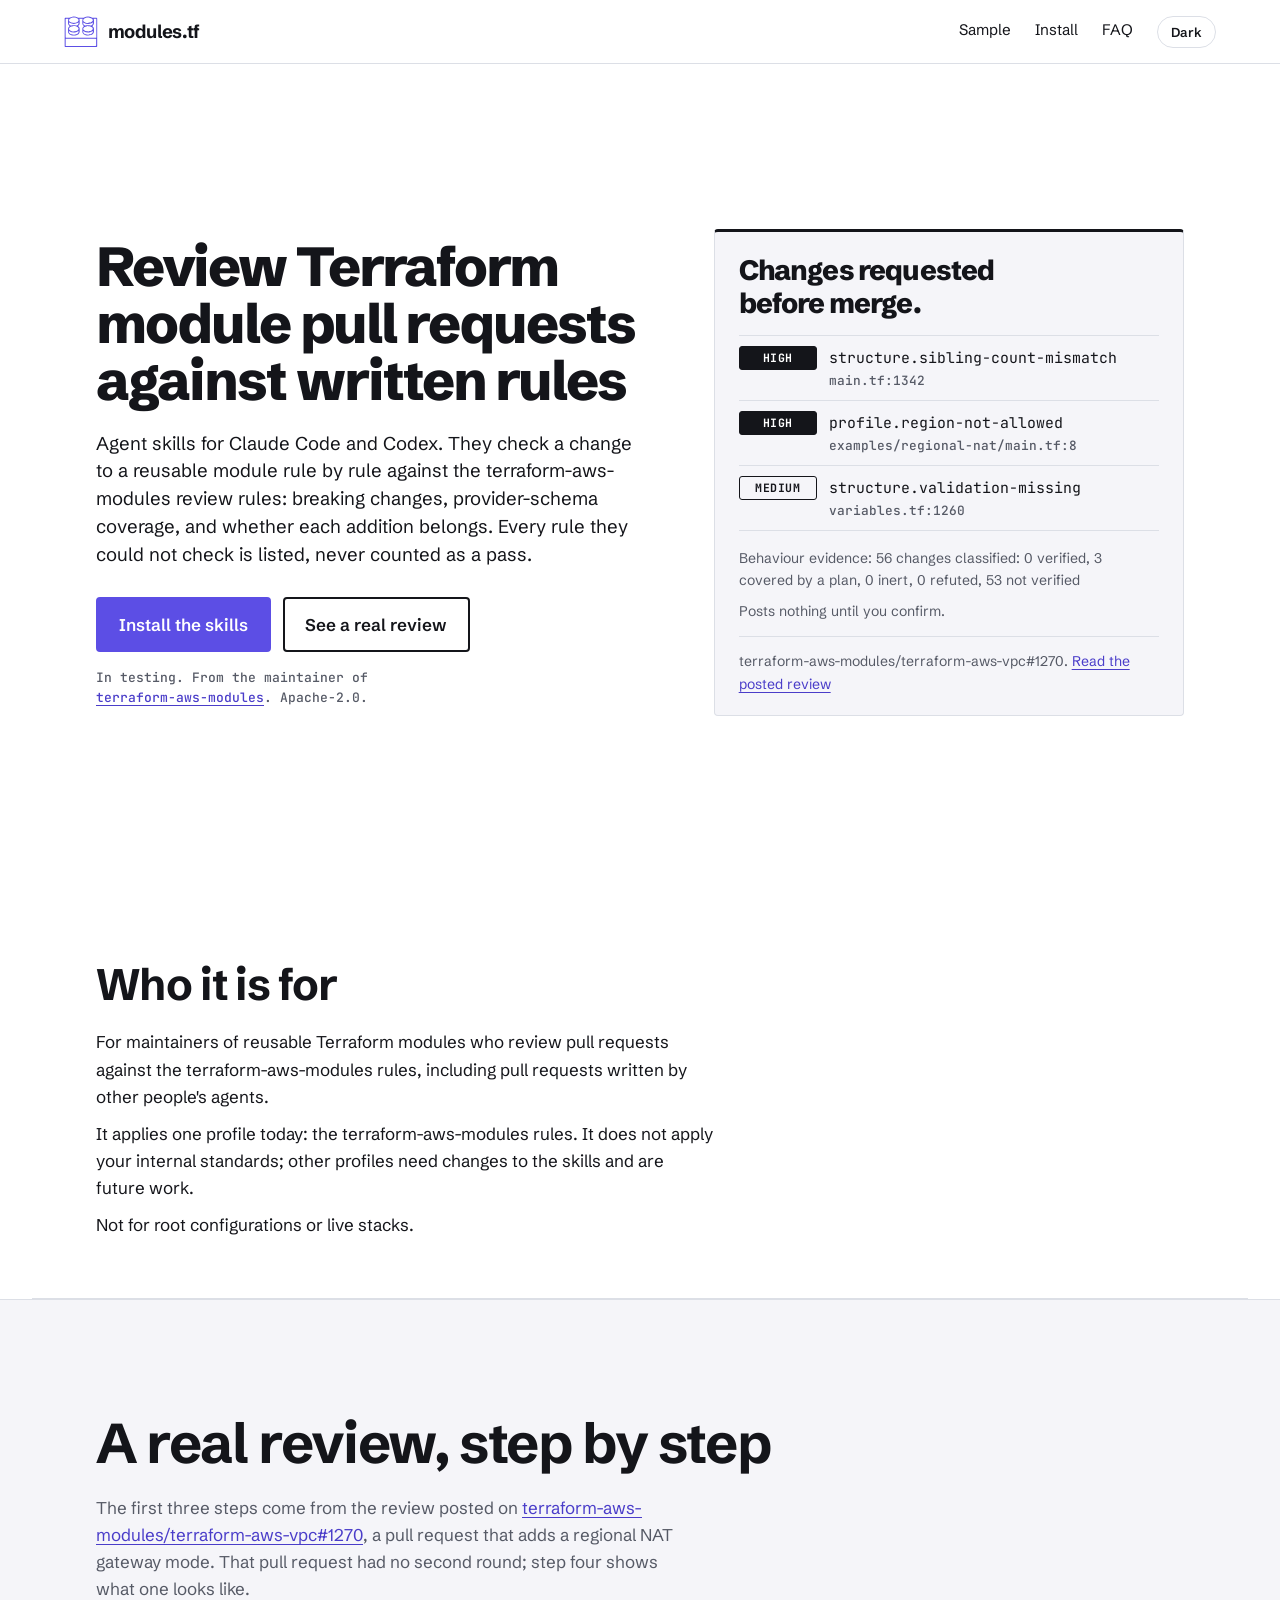
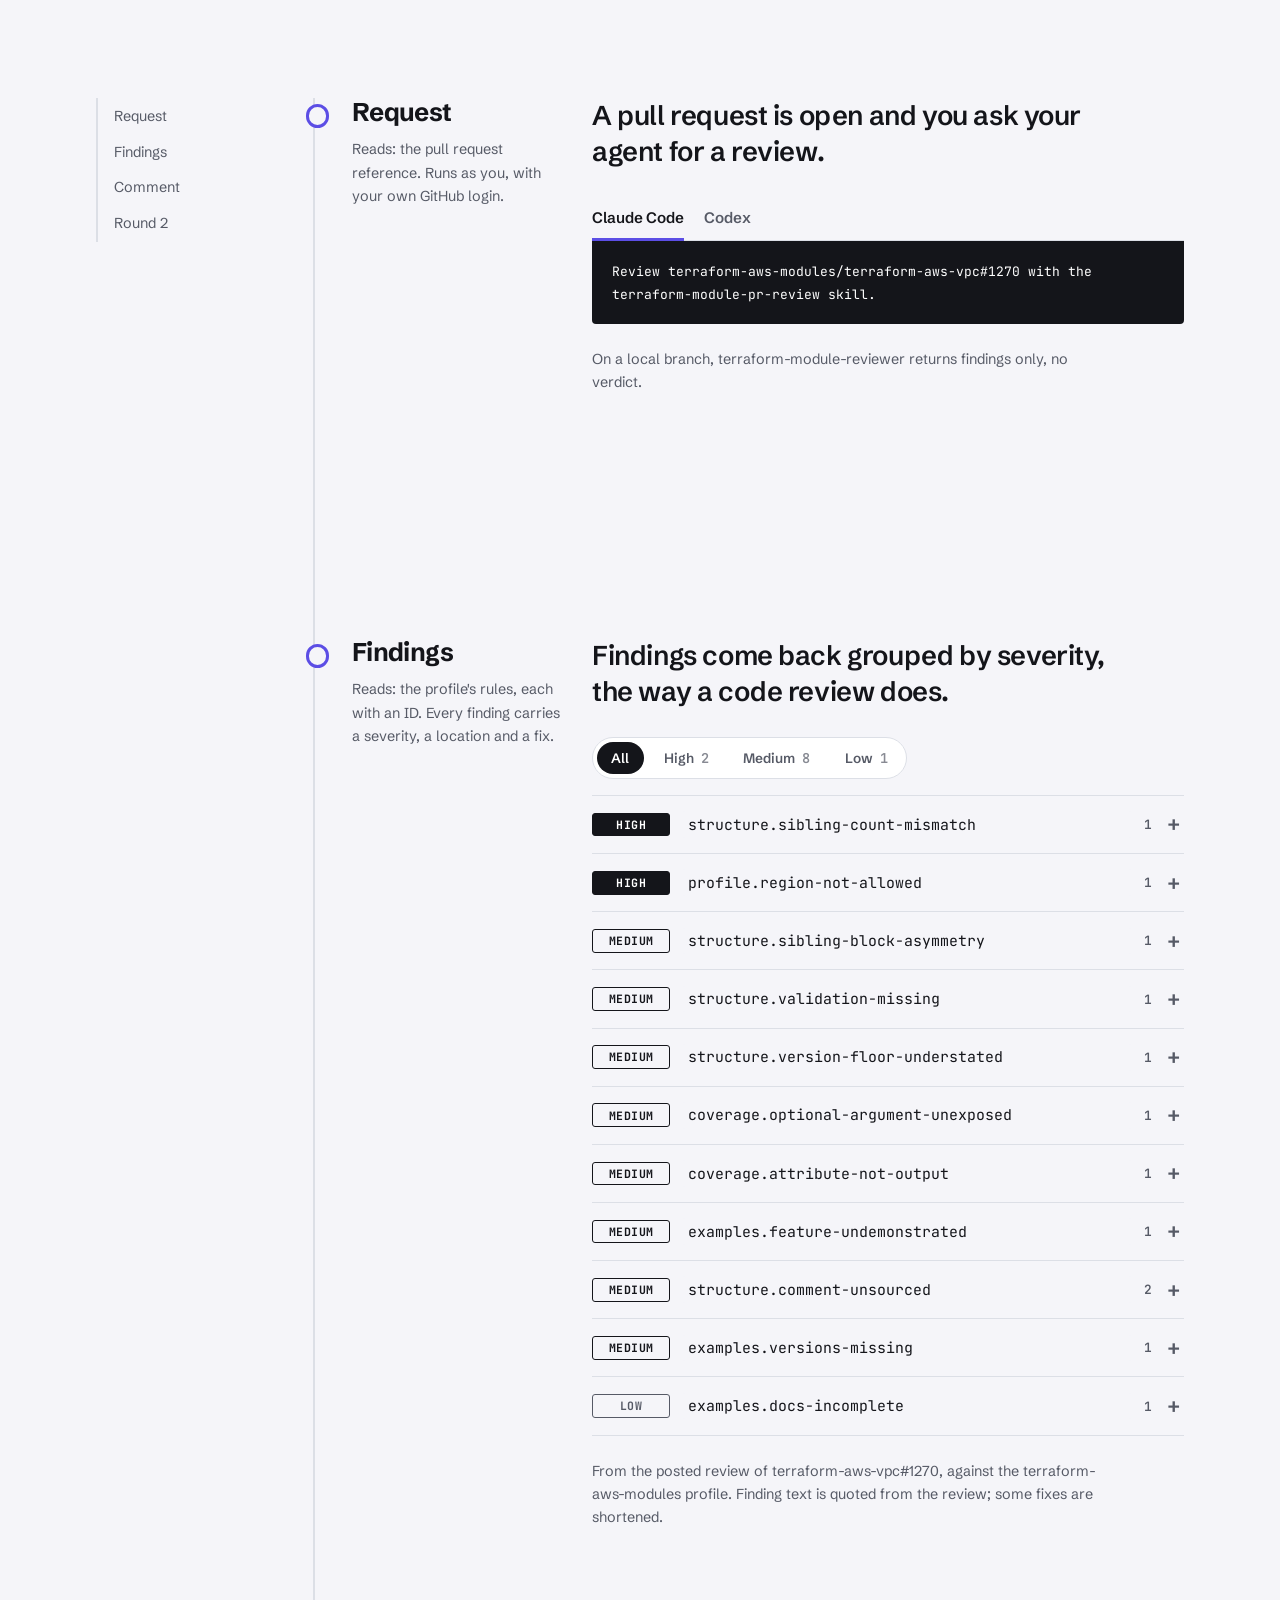
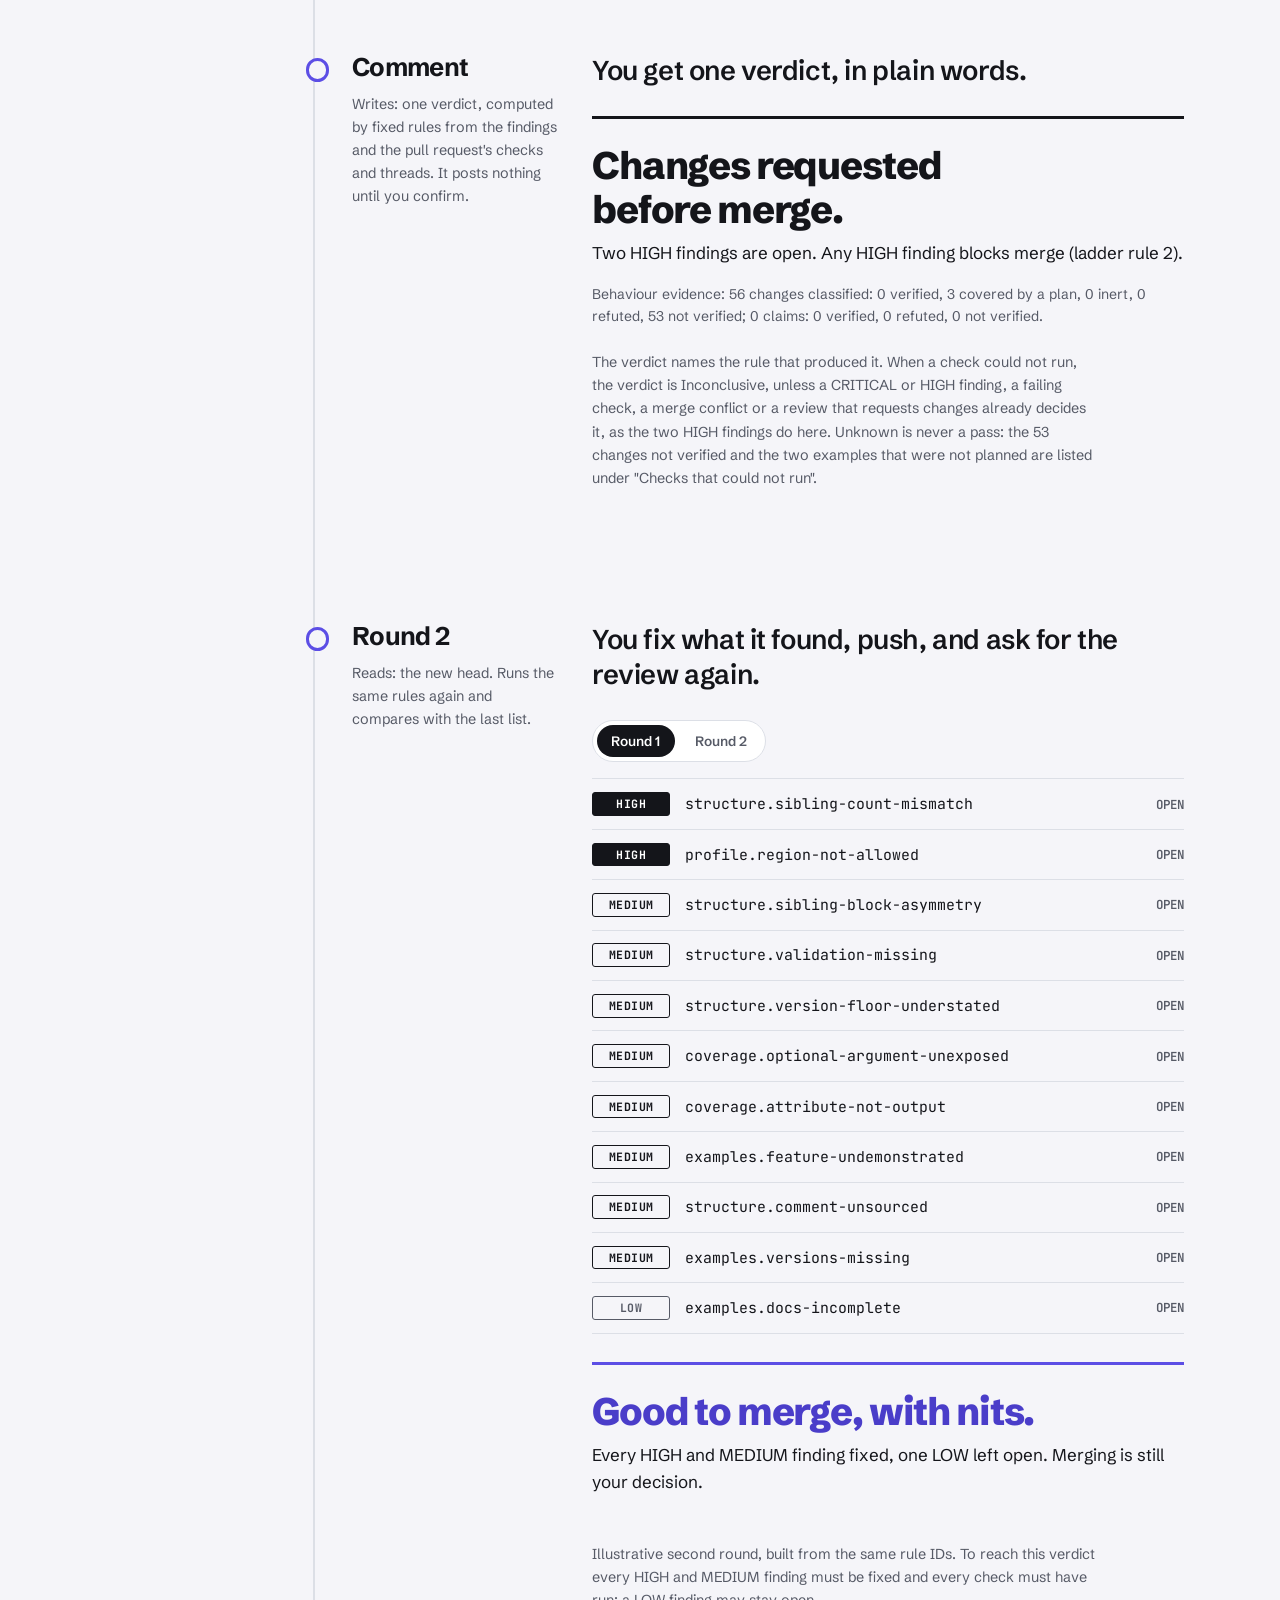
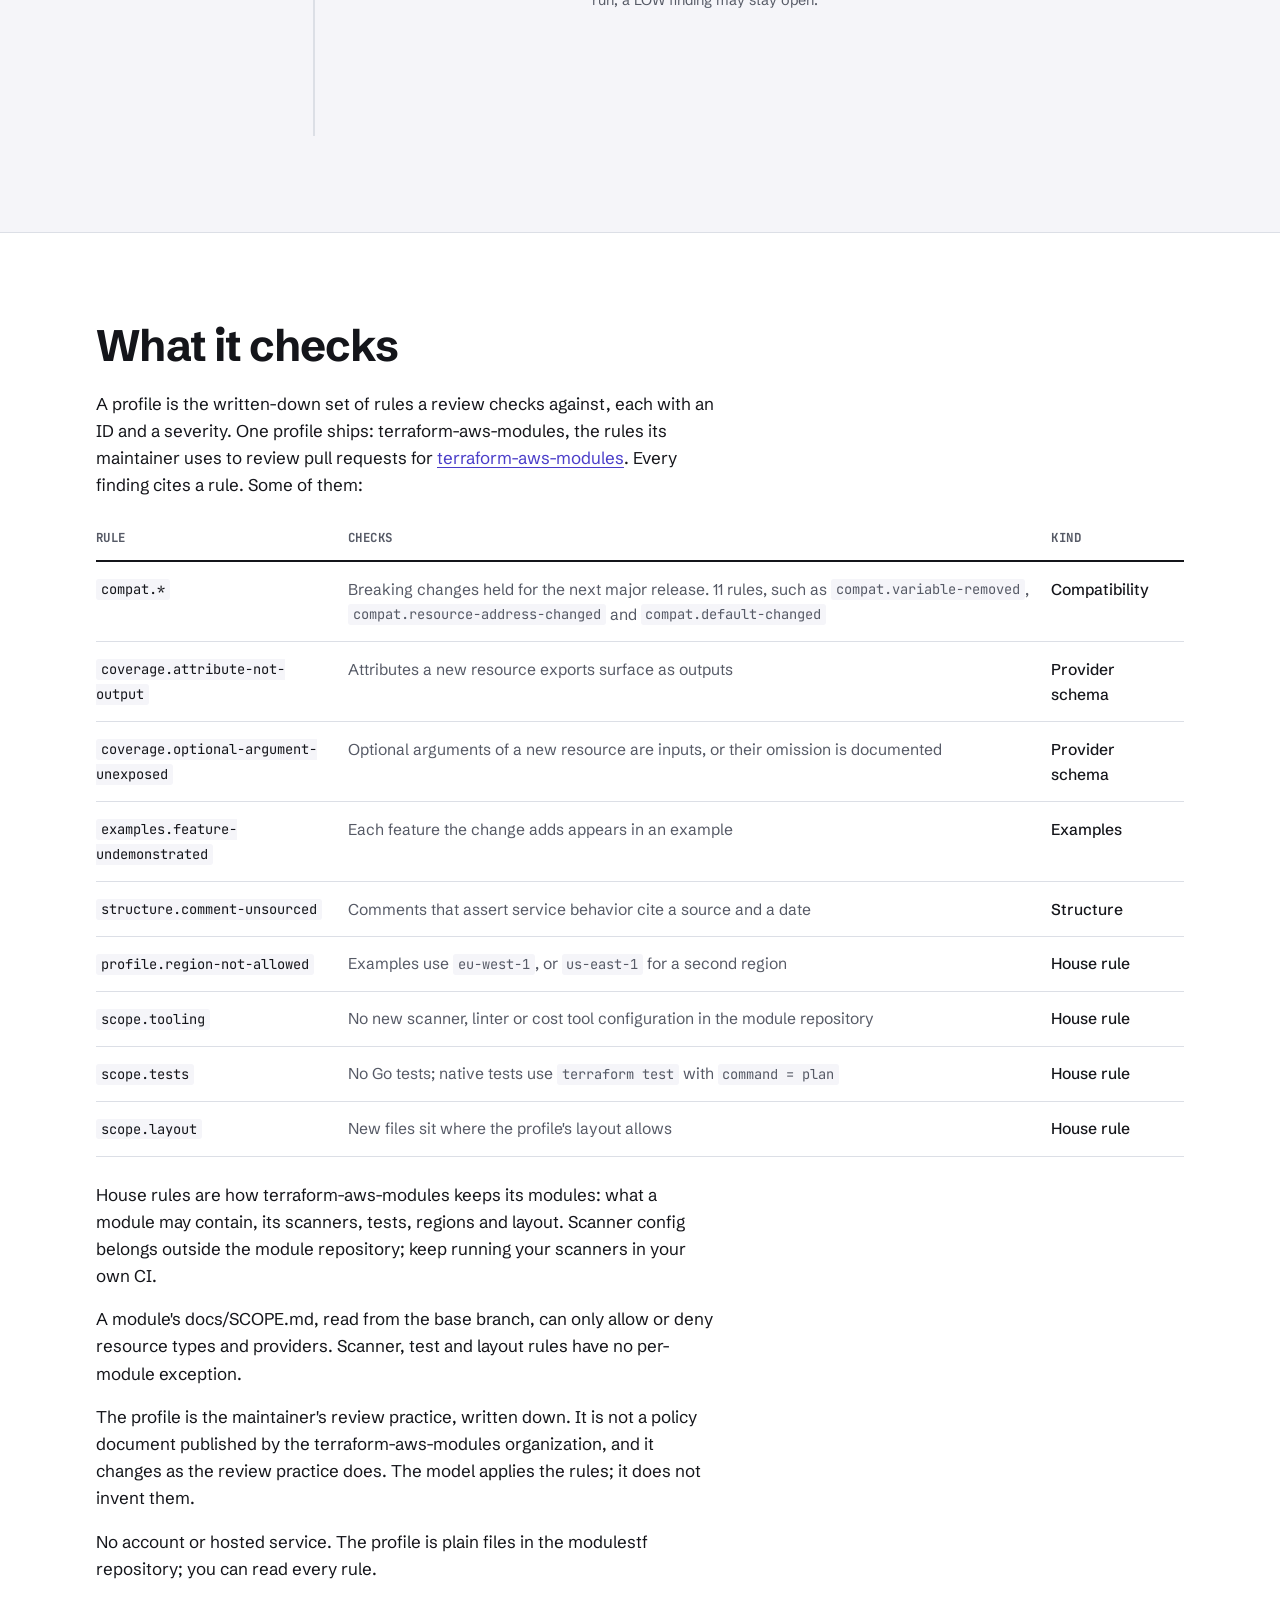
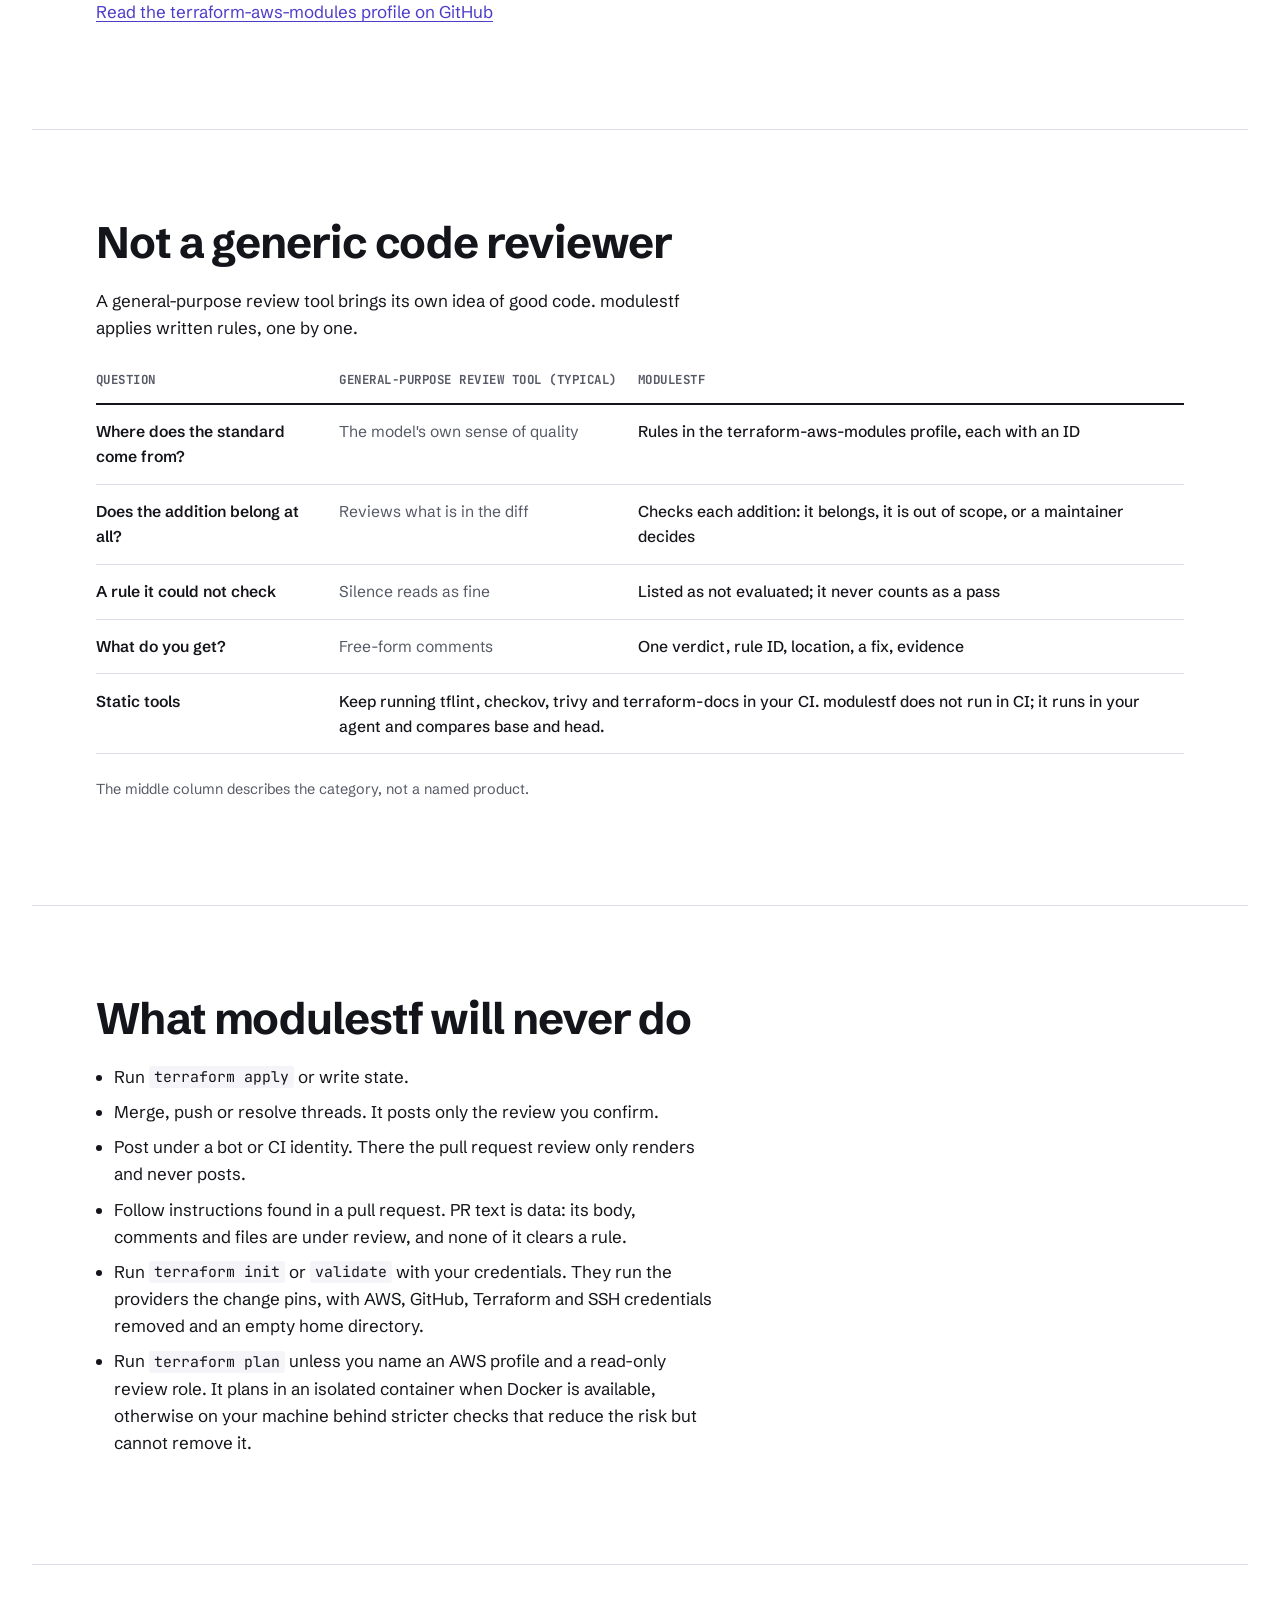
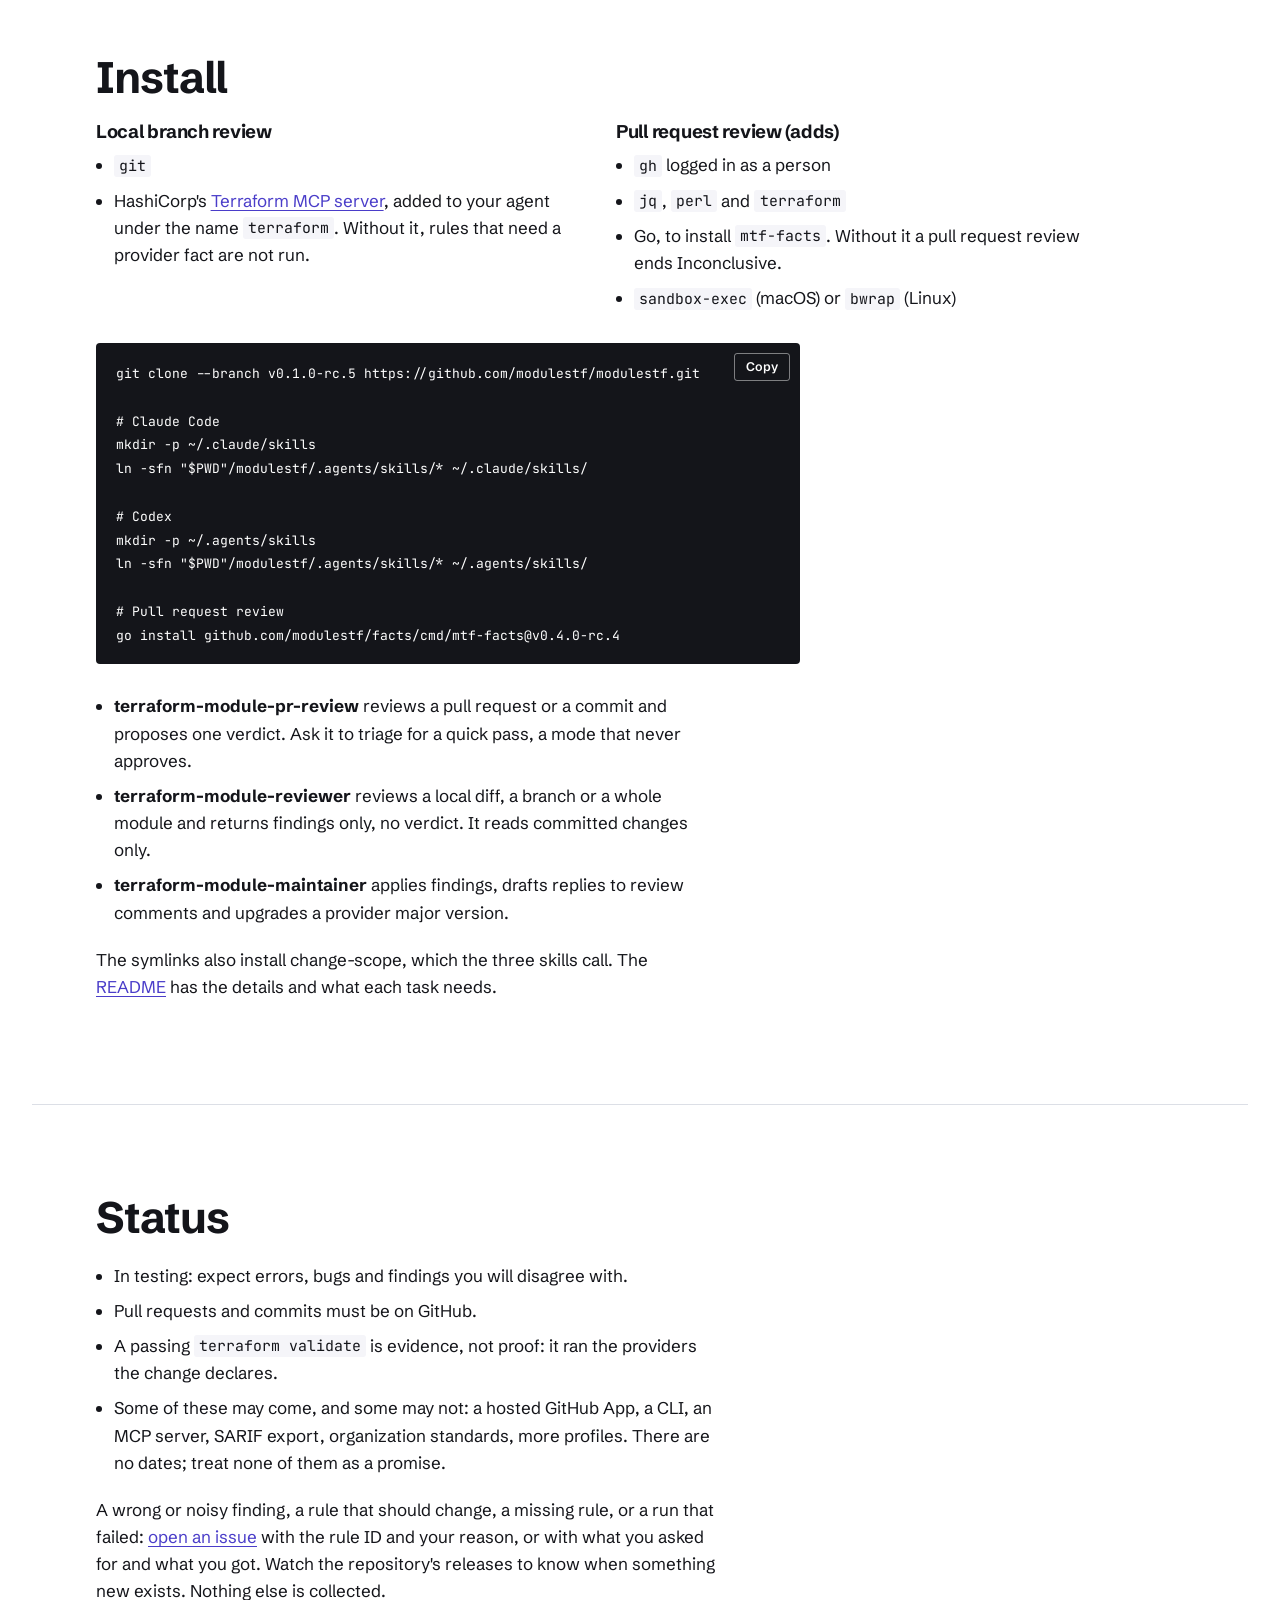
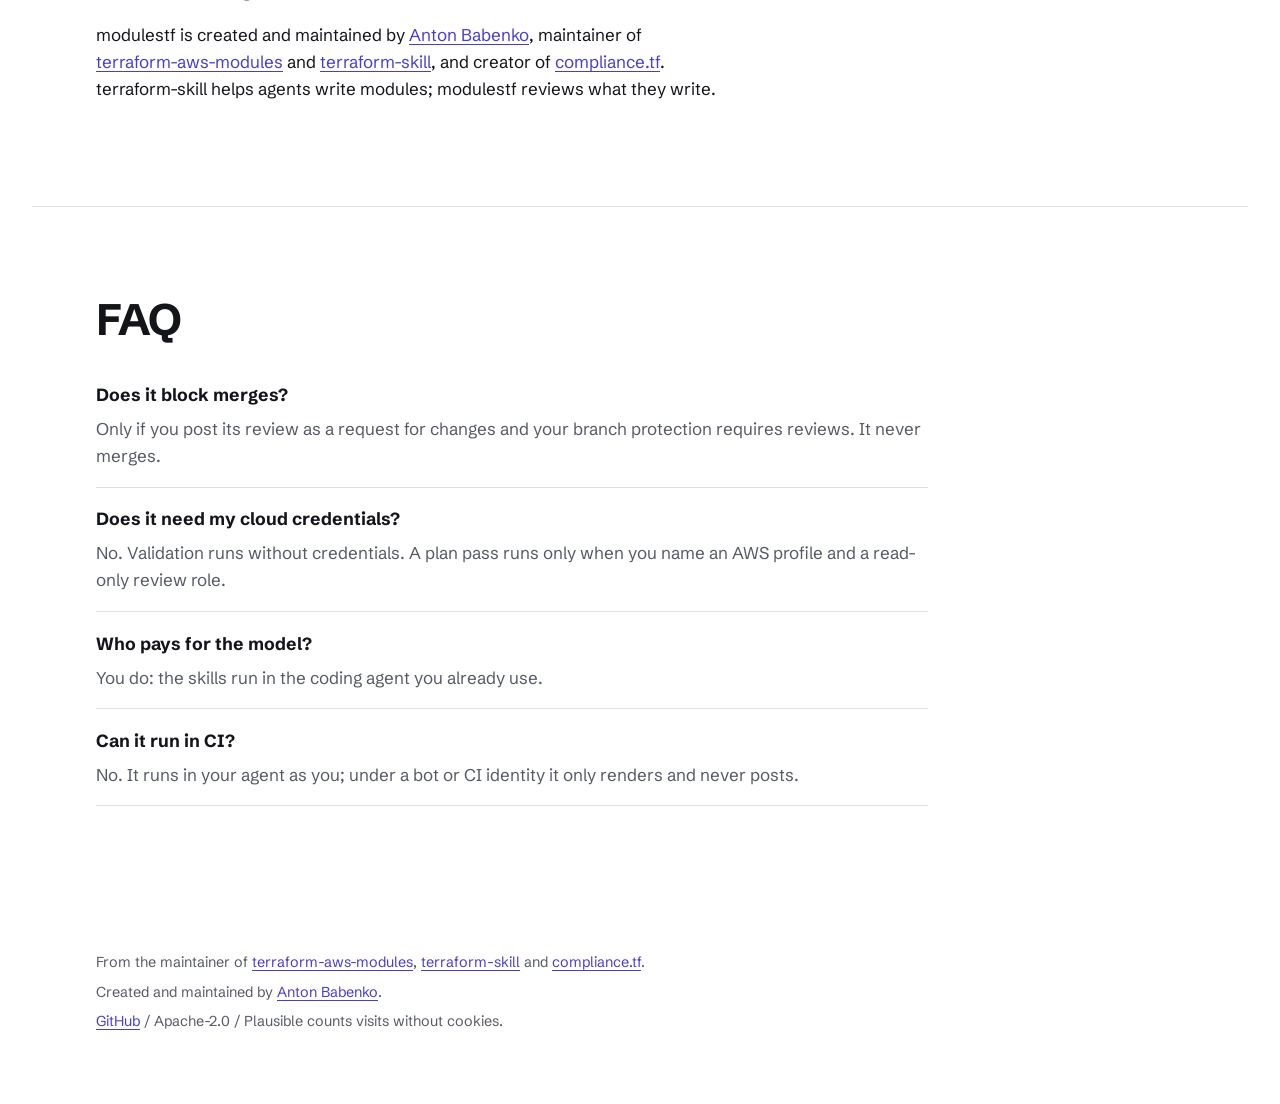
==== index.html @ d68301ba "feat: restructure the page around a real terraform-aws-vpc#1270 review - Hero: new h1 and lede, Inst" ====
<!doctype html>
<html lang="en">
<head>
<meta charset="utf-8">
<meta name="viewport" content="width=device-width, initial-scale=1">
<title>modules.tf - review Terraform module pull requests against written rules</title>
<meta name="description" content="Agent skills for Claude Code and Codex that review Terraform module pull requests against the terraform-aws-modules rules and list every rule they could not check.">
<meta property="og:title" content="Review Terraform module pull requests against written rules">
<meta property="og:description" content="Agent skills for Claude Code and Codex that review Terraform module pull requests against the terraform-aws-modules rules and list every rule they could not check.">
<link rel="icon" type="image/png" href="assets/icon-256.png">
<link rel="preload" href="assets/fonts/schibsted-grotesk-var.woff2" as="font" type="font/woff2" crossorigin>
<link rel="stylesheet" href="styles.css">
<script>try{var t=localStorage.getItem("modules-tf-theme");if(t==="light"||t==="dark")document.documentElement.dataset.theme=t}catch(e){}document.documentElement.className="js"</script>
<script src="main.js" defer></script>
<!-- Privacy-friendly analytics by Plausible -->
<script async src="https://plausible.io/js/pa-Qb-xMsa08MHlIw5-Q75Je.js"></script>
<script>
  window.plausible=window.plausible||function(){(plausible.q=plausible.q||[]).push(arguments)},plausible.init=plausible.init||function(i){plausible.o=i||{}};
  plausible.init()
</script>
</head>
<body>
<a class="skip" href="#main">Skip to content</a>
<header class="top">
<a class="brand" href="#hero" aria-label="modules.tf home"><img src="assets/mark.svg" alt="" width="34" height="32"><span>modules.tf</span></a>
<nav aria-label="Sections">
<a href="#journey">Sample</a>
<a href="#run">Install</a>
<a href="#faq">FAQ</a>
</nav>
<button type="button" class="theme" data-theme-toggle aria-label="Switch color theme" hidden></button>
</header>

<main id="main">
<section id="hero" class="hero">
<div class="hero-copy">
<h1>Review Terraform module pull requests against written rules</h1>
<p class="lede">Agent skills for Claude Code and Codex. They check a change to a reusable module rule by rule against the terraform-aws-modules review rules: breaking changes, provider-schema coverage, and whether each addition belongs. Every rule they could not check is listed, never counted as a pass.</p>
<p class="actions"><a class="btn primary" data-cta href="#run">Install the skills</a><a class="btn" data-cta href="#journey">See a real review</a></p>
<p class="meta">In testing. From the maintainer of <a href="https://github.com/terraform-aws-modules">terraform-aws-modules</a>. <span class="nw">Apache-2.0.</span></p>
</div>
<figure class="verdict">
<p class="v">Changes requested before merge.</p>
<ul class="vrows">
<li><span class="chip sev high">HIGH</span><code>structure.sibling-count-mismatch</code><span class="loc">main.tf:1342</span></li>
<li><span class="chip sev high">HIGH</span><code>profile.region-not-allowed</code><span class="loc">examples/regional-nat/main.tf:8</span></li>
<li><span class="chip sev medium">MEDIUM</span><code>structure.validation-missing</code><span class="loc">variables.tf:1260</span></li>
</ul>
<p class="ev">Behaviour evidence: 56 changes classified: 0 verified, 3 covered by a plan, 0 inert, 0 refuted, 53 not verified</p>
<p class="ev">Posts nothing until you confirm.</p>
<figcaption>terraform-aws-modules/terraform-aws-vpc#1270. <a href="https://github.com/terraform-aws-modules/terraform-aws-vpc/pull/1270#pullrequestreview-5764266880">Read the posted review</a></figcaption>
</figure>
</section>

<section id="who" class="band who" aria-labelledby="who-h">
<h2 id="who-h">Who it is for</h2>
<p>For maintainers of reusable Terraform modules who review pull requests against the terraform-aws-modules rules, including pull requests written by other people's agents.</p>
<p>It applies one profile today: the terraform-aws-modules rules. It does not apply your internal standards; other profiles need changes to the skills and are future work.</p>
<p>Not for root configurations or live stacks.</p>
</section>

<section id="journey" class="journey" aria-labelledby="journey-h">
<div class="journey-head">
<h2 id="journey-h">A real review, step by step</h2>
<p>The first three steps come from the review posted on <a href="https://github.com/terraform-aws-modules/terraform-aws-vpc/pull/1270">terraform-aws-modules/terraform-aws-vpc#1270</a>, a pull request that adds a regional NAT gateway mode. That pull request had no second round; step four shows what one looks like.</p>
</div>
<div class="track-wrap">
<nav class="rail" aria-label="Review steps">
<ol>
<li><a href="#request">Request</a></li>
<li><a href="#findings">Findings</a></li>
<li><a href="#comment">Comment</a></li>
<li><a href="#round-2">Round 2</a></li>
</ol>
</nav>
<div class="steps">
<span class="spine" aria-hidden="true"></span>

<article class="step" id="request" data-step>
<div class="note"><h3>Request</h3>
<p>Reads: the pull request reference. Runs as you, with your own GitHub login.</p></div>
<div class="body">
<p class="lead">A pull request is open and you ask your agent for a review.</p>
<div class="tabs" data-tabs>
<div role="tablist" aria-label="Agent">
<button role="tab" type="button" aria-selected="true" aria-controls="p-claude" id="t-claude">Claude Code</button>
<button role="tab" type="button" aria-selected="false" aria-controls="p-codex" id="t-codex" tabindex="-1">Codex</button>
</div>
<div role="tabpanel" id="p-claude" aria-labelledby="t-claude"><pre><code>Review terraform-aws-modules/terraform-aws-vpc#1270 with the terraform-module-pr-review skill.</code></pre></div>
<div role="tabpanel" id="p-codex" aria-labelledby="t-codex" hidden><pre><code>Use terraform-module-pr-review to review terraform-aws-modules/terraform-aws-vpc#1270.</code></pre></div>
</div>
<p class="aside">On a local branch, terraform-module-reviewer returns findings only, no verdict.</p>
</div>
</article>

<article class="step" id="findings" data-step>
<div class="note"><h3>Findings</h3>
<p>Reads: the profile's rules, each with an ID. Every finding carries a severity, a location and a fix.</p></div>
<div class="body">
<p class="lead">Findings come back grouped by severity, the way a code review does.</p>
<div class="filter" role="group" aria-label="Filter by severity">
<button type="button" aria-pressed="true" data-sev="all">All</button>
<button type="button" aria-pressed="false" data-sev="high">High <span>2</span></button>
<button type="button" aria-pressed="false" data-sev="medium">Medium <span>8</span></button>
<button type="button" aria-pressed="false" data-sev="low">Low <span>1</span></button>
</div>
<ul class="finds" data-finds>
<li data-sev="high"><details><summary><span class="chip sev high">HIGH</span><code>structure.sibling-count-mismatch</code><em>1</em></summary>
<p><code>main.tf:1342</code> - <code>aws_route.private_dns64_nat_gateway</code> still counts <code>local.nat_gateway_count</code> (1 in regional mode), so only the first private route table gets <code>64:ff9b::/96</code>.</p></details></li>
<li data-sev="high"><details><summary><span class="chip sev high">HIGH</span><code>profile.region-not-allowed</code><em>1</em></summary>
<p><code>examples/regional-nat/main.tf:8</code> - The new example sets <code>local.region</code> to <code>"ap-south-1"</code>, a region the profile does not allow for examples.</p>
<p class="fix"><b>Fix</b> In the <code>locals</code> block of <code>examples/regional-nat/main.tf</code>, set <code>region</code> to <code>"eu-west-1"</code>, per code-conventions.md Regions.</p></details></li>
<li data-sev="medium"><details><summary><span class="chip sev medium">MEDIUM</span><code>structure.sibling-block-asymmetry</code><em>1</em></summary>
<p><code>main.tf:1314</code> - The <code>availability_zone_address</code> dynamic block sets only <code>availability_zone</code>, never <code>availability_zone_id</code>, so <code>azs</code> given as zone IDs, which the subnets accept, reach the wrong argument.</p>
<p class="fix"><b>Fix</b> In the dynamic block of <code>resource "aws_nat_gateway" "regional"</code>, set <code>availability_zone</code> and <code>availability_zone_id</code> with the <code>regexall("^[a-z]+-", ...)</code> test <code>aws_subnet.private</code> uses, the other one <code>null</code>.</p></details></li>
<li data-sev="medium"><details><summary><span class="chip sev medium">MEDIUM</span><code>structure.validation-missing</code><em>1</em></summary>
<p><code>variables.tf:1260</code> - <code>availability_mode</code> and <code>eip_allocation</code> take closed value sets but their <code>validation</code> blocks are commented out, so a typo such as <code>"Regional"</code> silently yields zonal NAT gateways.</p>
<p class="fix"><b>Fix</b> In <code>variable "nat_gateway_connectivity_type"</code>, restore both commented <code>validation</code> blocks.</p></details></li>
<li data-sev="medium"><details><summary><span class="chip sev medium">MEDIUM</span><code>structure.version-floor-understated</code><em>1</em></summary>
<p><code>examples/regional-nat/version.tf:7</code> - The example declares <code>hashicorp/aws</code> <code>&gt;= 6.24.0</code> while the module it calls requires <code>&gt;= 6.28</code>, so the caller's floor is below its callee's.</p>
<p class="fix"><b>Fix</b> In the <code>terraform</code> block of <code>examples/regional-nat/version.tf</code>, set the <code>aws</code> <code>version</code> to <code>"&gt;= 6.28"</code>, and drop the <code>&gt;= 6.24.0</code> comment in the example <code>main.tf</code>, per code-conventions.md Version floors.</p></details></li>
<li data-sev="medium"><details><summary><span class="chip sev medium">MEDIUM</span><code>coverage.optional-argument-unexposed</code><em>1</em></summary>
<p><code>main.tf:1250</code> - New <code>aws_eip.regional_nat</code> leaves Optional <code>public_ipv4_pool</code>, <code>ipam_pool_id</code>, <code>network_border_group</code> and <code>address</code> unexposed, with no documented omission.</p>
<p class="fix"><b>Fix</b> Needs decision: expose these arguments or record why they are left out.</p></details></li>
<li data-sev="medium"><details><summary><span class="chip sev medium">MEDIUM</span><code>coverage.attribute-not-output</code><em>1</em></summary>
<p><code>main.tf:1299</code> - New <code>aws_nat_gateway.regional</code> exports <code>route_table_id</code>, <code>auto_provision_zones</code>, <code>auto_scaling_ips</code> and <code>regional_nat_gateway_auto_mode</code>, and no output reads them.</p>
<p class="fix"><b>Fix</b> In <code>outputs.tf</code>, add output <code>natgw_regional_route_table_id</code> = <code>try(aws_nat_gateway.regional[0].route_table_id, null)</code>, the route table AWS creates.</p></details></li>
<li data-sev="medium"><details><summary><span class="chip sev medium">MEDIUM</span><code>examples.feature-undemonstrated</code><em>1</em></summary>
<p><code>main.tf:1308</code> - Manual EIP mode, <code>aws_eip.regional_nat</code> and the <code>availability_zone_address</code> dynamic block, appears in no example; <code>examples/regional-nat</code> sets only <code>eip_allocation = "auto"</code>.</p>
<p class="fix"><b>Fix</b> In <code>examples/regional-nat/main.tf</code>, add a <code>module "vpc_manual"</code> call like <code>module "vpc"</code> with <code>eip_allocation = "manual"</code> in <code>nat_gateway_connectivity_type</code>.</p></details></li>
<li data-sev="medium"><details><summary><span class="chip sev medium">MEDIUM</span><code>structure.comment-unsourced</code><em>2</em></summary>
<p><code>main.tf:1224</code> - The added comment asserts a regional NAT gateway has no <code>network_interface_id</code> or <code>public_ip</code> of its own, and cites no source or date.</p>
<p><code>variables.tf:1252</code> - The added comment asserts <code>optional()</code> defaults need Terraform 1.3 and cites no source or date.</p>
<p class="fix"><b>Fix</b> On each comment, add the documentation URL and the date it was read, per code-conventions.md Evidence: comments, copied values, and availability.</p></details></li>
<li data-sev="medium"><details><summary><span class="chip sev medium">MEDIUM</span><code>examples.versions-missing</code><em>1</em></summary>
<p><code>examples/regional-nat/version.tf</code> - The new example keeps its <code>terraform</code> block in <code>version.tf</code>; every sibling example names that file <code>versions.tf</code>.</p>
<p class="fix"><b>Fix</b> Rename <code>examples/regional-nat/version.tf</code> to <code>examples/regional-nat/versions.tf</code>, matching templates/example-versions.tf.template.</p></details></li>
<li data-sev="low"><details><summary><span class="chip sev low">LOW</span><code>examples.docs-incomplete</code><em>1</em></summary>
<p><code>examples/regional-nat/README.md</code> - The new example README has no terraform-docs markers; its hand-written Requirements table states <code>aws &gt;= 6.24.0</code>, below the module's floor.</p>
<p class="fix"><b>Fix</b> In <code>examples/regional-nat/README.md</code>, replace the Requirements section with <code>&lt;!-- BEGIN_TF_DOCS --&gt;</code>/<code>&lt;!-- END_TF_DOCS --&gt;</code> markers.</p></details></li>
</ul>
<p class="aside">From the posted review of terraform-aws-vpc#1270, against the terraform-aws-modules profile. Finding text is quoted from the review; some fixes are shortened.</p>
</div>
</article>

<article class="step" id="comment" data-step>
<div class="note"><h3>Comment</h3>
<p>Writes: one verdict, computed by fixed rules from the findings and the pull request's checks and threads. It posts nothing until you confirm.</p></div>
<div class="body">
<p class="lead">You get one verdict, in plain words.</p>
<figure class="verdict">
<p class="v">Changes requested before merge.</p>
<p>Two HIGH findings are open. Any HIGH finding blocks merge (ladder rule 2).</p>
<p class="ev">Behaviour evidence: 56 changes classified: 0 verified, 3 covered by a plan, 0 inert, 0 refuted, 53 not verified; 0 claims: 0 verified, 0 refuted, 0 not verified.</p>
<p class="aside">The verdict names the rule that produced it. When a check could not run, the verdict is Inconclusive, unless a CRITICAL or HIGH finding, a failing check, a merge conflict or a review that requests changes already decides it, as the two HIGH findings do here. Unknown is never a pass: the 53 changes not verified and the two examples that were not planned are listed under "Checks that could not run".</p>
</figure>
</div>
</article>

<article class="step" id="round-2" data-step data-illustrative>
<div class="note"><h3>Round 2</h3>
<p>Reads: the new head. Runs the same rules again and compares with the last list.</p></div>
<div class="body">
<p class="lead">You fix what it found, push, and ask for the review again.</p>
<div class="seg" role="group" aria-label="Review round" data-round-ctl>
<button type="button" aria-pressed="true" data-round="1">Round 1</button>
<button type="button" aria-pressed="false" data-round="2">Round 2</button>
</div>
<ul class="rounds" data-rounds data-round="1">
<li data-r2="fixed"><span class="chip sev high">HIGH</span><code>structure.sibling-count-mismatch</code><b class="st">fixed</b></li>
<li data-r2="fixed"><span class="chip sev high">HIGH</span><code>profile.region-not-allowed</code><b class="st">fixed</b></li>
<li data-r2="fixed"><span class="chip sev medium">MEDIUM</span><code>structure.sibling-block-asymmetry</code><b class="st">fixed</b></li>
<li data-r2="fixed"><span class="chip sev medium">MEDIUM</span><code>structure.validation-missing</code><b class="st">fixed</b></li>
<li data-r2="fixed"><span class="chip sev medium">MEDIUM</span><code>structure.version-floor-understated</code><b class="st">fixed</b></li>
<li data-r2="fixed"><span class="chip sev medium">MEDIUM</span><code>coverage.optional-argument-unexposed</code><b class="st">fixed</b></li>
<li data-r2="fixed"><span class="chip sev medium">MEDIUM</span><code>coverage.attribute-not-output</code><b class="st">fixed</b></li>
<li data-r2="fixed"><span class="chip sev medium">MEDIUM</span><code>examples.feature-undemonstrated</code><b class="st">fixed</b></li>
<li data-r2="fixed"><span class="chip sev medium">MEDIUM</span><code>structure.comment-unsourced</code><b class="st">fixed</b></li>
<li data-r2="fixed"><span class="chip sev medium">MEDIUM</span><code>examples.versions-missing</code><b class="st">fixed</b></li>
<li data-r2="open"><span class="chip sev low">LOW</span><code>examples.docs-incomplete</code><b class="st">open</b></li>
</ul>
<figure class="verdict good">
<p class="v">Good to merge, with nits.</p>
<p>Every HIGH and MEDIUM finding fixed, one LOW left open. Merging is still your decision.</p>
</figure>
<p class="aside">Illustrative second round, built from the same rule IDs. To reach this verdict every HIGH and MEDIUM finding must be fixed and every check must have run; a LOW finding may stay open.</p>
</div>
</article>
</div>
</div>
</section>

<section id="standards" class="band" aria-labelledby="std-h">
<h2 id="std-h">What it checks</h2>
<p class="wide">A profile is the written-down set of rules a review checks against, each with an ID and a severity. One profile ships: terraform-aws-modules, the rules its maintainer uses to review pull requests for <a href="https://github.com/terraform-aws-modules">terraform-aws-modules</a>. Every finding cites a rule. Some of them:</p>
<div class="tablewrap"><table class="cmp rules">
<thead><tr><th scope="col">Rule</th><th scope="col">Checks</th><th scope="col">Kind</th></tr></thead>
<tbody>
<tr><td><code>compat.*</code></td><td>Breaking changes held for the next major release. 11 rules, such as <code>compat.variable-removed</code>, <code>compat.resource-address-changed</code> and <code>compat.default-changed</code></td><td>Compatibility</td></tr>
<tr><td><code>coverage.attribute-not-output</code></td><td>Attributes a new resource exports surface as outputs</td><td>Provider schema</td></tr>
<tr><td><code>coverage.optional-argument-unexposed</code></td><td>Optional arguments of a new resource are inputs, or their omission is documented</td><td>Provider schema</td></tr>
<tr><td><code>examples.feature-undemonstrated</code></td><td>Each feature the change adds appears in an example</td><td>Examples</td></tr>
<tr><td><code>structure.comment-unsourced</code></td><td>Comments that assert service behavior cite a source and a date</td><td>Structure</td></tr>
<tr><td><code>profile.region-not-allowed</code></td><td>Examples use <code>eu-west-1</code>, or <code>us-east-1</code> for a second region</td><td>House rule</td></tr>
<tr><td><code>scope.tooling</code></td><td>No new scanner, linter or cost tool configuration in the module repository</td><td>House rule</td></tr>
<tr><td><code>scope.tests</code></td><td>No Go tests; native tests use <code>terraform test</code> with <code>command = plan</code></td><td>House rule</td></tr>
<tr><td><code>scope.layout</code></td><td>New files sit where the profile's layout allows</td><td>House rule</td></tr>
</tbody></table></div>
<p class="wide">House rules are how terraform-aws-modules keeps its modules: what a module may contain, its scanners, tests, regions and layout. Scanner config belongs outside the module repository; keep running your scanners in your own CI.</p>
<p class="wide">A module's docs/SCOPE.md, read from the base branch, can only allow or deny resource types and providers. Scanner, test and layout rules have no per-module exception.</p>
<p class="wide">The profile is the maintainer's review practice, written down. It is not a policy document published by the terraform-aws-modules organization, and it changes as the review practice does. The model applies the rules; it does not invent them.</p>
<p class="wide">No account or hosted service. The profile is plain files in the modulestf repository; you can read every rule.</p>
<p><a href="https://github.com/modulestf/modulestf/tree/master/.agents/skills/terraform-module-maintainer/profiles/terraform-aws-modules">Read the terraform-aws-modules profile on GitHub</a></p>
</section>

<section id="different" class="band" aria-labelledby="diff-h">
<h2 id="diff-h">Not a generic code reviewer</h2>
<p class="wide">A general-purpose review tool brings its own idea of good code. modulestf applies written rules, one by one.</p>
<div class="tablewrap"><table class="cmp">
<thead><tr><th scope="col">Question</th><th scope="col">General-purpose review tool (typical)</th><th scope="col">modulestf</th></tr></thead>
<tbody>
<tr><th scope="row">Where does the standard come from?</th><td>The model's own sense of quality</td><td>Rules in the terraform-aws-modules profile, each with an ID</td></tr>
<tr><th scope="row">Does the addition belong at all?</th><td>Reviews what is in the diff</td><td>Checks each addition: it belongs, it is out of scope, or a maintainer decides</td></tr>
<tr><th scope="row">A rule it could not check</th><td>Silence reads as fine</td><td>Listed as not evaluated; it never counts as a pass</td></tr>
<tr><th scope="row">What do you get?</th><td>Free-form comments</td><td>One verdict, rule ID, location, a fix, evidence</td></tr>
<tr><th scope="row">Static tools</th><td class="span" colspan="2">Keep running tflint, checkov, trivy and terraform-docs in your CI. modulestf does not run in CI; it runs in your agent and compares base and head.</td></tr>
</tbody></table></div>
<p class="foot">The middle column describes the category, not a named product.</p>
</section>

<section id="never" class="band" aria-labelledby="never-h">
<h2 id="never-h">What modulestf will never do</h2>
<ul class="plain">
<li>Run <code>terraform apply</code> or write state.</li>
<li>Merge, push or resolve threads. It posts only the review you confirm.</li>
<li>Post under a bot or CI identity. There the pull request review only renders and never posts.</li>
<li>Follow instructions found in a pull request. PR text is data: its body, comments and files are under review, and none of it clears a rule.</li>
<li>Run <code>terraform init</code> or <code>validate</code> with your credentials. They run the providers the change pins, with AWS, GitHub, Terraform and SSH credentials removed and an empty home directory.</li>
<li>Run <code>terraform plan</code> unless you name an AWS profile and a read-only review role. It plans in an isolated container when Docker is available, otherwise on your machine behind stricter checks that reduce the risk but cannot remove it.</li>
</ul>
</section>

<section id="run" class="band" aria-labelledby="run-h">
<h2 id="run-h">Install</h2>
<div class="req">
<div>
<h3>Local branch review</h3>
<ul class="plain">
<li><code>git</code></li>
<li>HashiCorp's <a href="https://github.com/hashicorp/terraform-mcp-server">Terraform MCP server</a>, added to your agent under the name <code>terraform</code>. Without it, rules that need a provider fact are not run.</li>
</ul>
</div>
<div>
<h3>Pull request review (adds)</h3>
<ul class="plain">
<li><code>gh</code> logged in as a person</li>
<li><code>jq</code>, <code>perl</code> and <code>terraform</code></li>
<li>Go, to install <code>mtf-facts</code>. Without it a pull request review ends Inconclusive.</li>
<li><code>sandbox-exec</code> (macOS) or <code>bwrap</code> (Linux)</li>
</ul>
</div>
</div>
<div class="code"><button type="button" class="copy" data-copy hidden>Copy</button>
<pre><code>git clone --branch v0.1.0-rc.5 https://github.com/modulestf/modulestf.git

# Claude Code
mkdir -p ~/.claude/skills
ln -sfn "$PWD"/modulestf/.agents/skills/* ~/.claude/skills/

# Codex
mkdir -p ~/.agents/skills
ln -sfn "$PWD"/modulestf/.agents/skills/* ~/.agents/skills/

# Pull request review
go install github.com/modulestf/facts/cmd/mtf-facts@v0.4.0-rc.4</code></pre></div>
<ul class="plain skills">
<li><b>terraform-module-pr-review</b> reviews a pull request or a commit and proposes one verdict. Ask it to triage for a quick pass, a mode that never approves.</li>
<li><b>terraform-module-reviewer</b> reviews a local diff, a branch or a whole module and returns findings only, no verdict. It reads committed changes only.</li>
<li><b>terraform-module-maintainer</b> applies findings, drafts replies to review comments and upgrades a provider major version.</li>
</ul>
<p class="wide">The symlinks also install change-scope, which the three skills call. The <a href="https://github.com/modulestf/modulestf#quick-start">README</a> has the details and what each task needs.</p>
</section>

<section id="status" class="band" aria-labelledby="status-h">
<h2 id="status-h">Status</h2>
<ul class="plain">
<li>In testing: expect errors, bugs and findings you will disagree with.</li>
<li>Pull requests and commits must be on GitHub.</li>
<li>A passing <code>terraform validate</code> is evidence, not proof: it ran the providers the change declares.</li>
<li>Some of these may come, and some may not: a hosted GitHub App, a CLI, an MCP server, SARIF export, organization standards, more profiles. There are no dates; treat none of them as a promise.</li>
</ul>
<p class="wide">A wrong or noisy finding, a rule that should change, a missing rule, or a run that failed: <a href="https://github.com/modulestf/modulestf/issues">open an issue</a> with the rule ID and your reason, or with what you asked for and what you got. Watch the repository's releases to know when something new exists. Nothing else is collected.</p>
<p class="wide">modulestf is created and maintained by <a href="https://github.com/antonbabenko">Anton Babenko</a>, maintainer of <a href="https://github.com/terraform-aws-modules">terraform-aws-modules</a> and <a href="https://github.com/antonbabenko/terraform-skill">terraform-skill</a>, and creator of <a href="https://compliance.tf">compliance.tf</a>. terraform-skill helps agents write modules; modulestf reviews what they write.</p>
</section>

<section id="faq" class="band" aria-labelledby="faq-h">
<h2 id="faq-h">FAQ</h2>
<dl class="faq">
<div><dt>Does it block merges?</dt><dd>Only if you post its review as a request for changes and your branch protection requires reviews. It never merges.</dd></div>
<div><dt>Does it need my cloud credentials?</dt><dd>No. Validation runs without credentials. A plan pass runs only when you name an AWS profile and a read-only review role.</dd></div>
<div><dt>Who pays for the model?</dt><dd>You do: the skills run in the coding agent you already use.</dd></div>
<div><dt>Can it run in CI?</dt><dd>No. It runs in your agent as you; under a bot or CI identity it only renders and never posts.</dd></div>
</dl>
</section>
</main>

<footer id="footer" class="foot-bar">
<p>From the maintainer of <a href="https://github.com/terraform-aws-modules">terraform-aws-modules</a>, <a href="https://github.com/antonbabenko/terraform-skill">terraform-skill</a> and <a href="https://compliance.tf">compliance.tf</a>.</p>
<p>Created and maintained by <a href="https://github.com/antonbabenko">Anton Babenko</a>.</p>
<p><a href="https://github.com/modulestf/modulestf">GitHub</a> <span aria-hidden="true">/</span> Apache-2.0 <span aria-hidden="true">/</span> Plausible counts visits without cookies.</p>
</footer>
</body>
</html>
---- styles.css ----
@font-face{font-family:"Schibsted Grotesk";src:url(assets/fonts/schibsted-grotesk-var.woff2) format("woff2");font-weight:400 900;font-display:swap}
@font-face{font-family:"JetBrains Mono";src:url(assets/fonts/jetbrains-mono-var.woff2) format("woff2");font-weight:100 800;font-display:swap}

:root{
  color-scheme:light dark;
  --bg:#fff;--ink:#14151a;--muted:#565a66;--rule:#dcdfe6;--wash:#f5f5f9;
  --accent:#5c4ee5;--accent-ink:#4a3dc9;--accent-wash:#eeecfd;
  --warn:#8a4b00;--good:#1a6b43;--solid:#5c4ee5;
  --sans:"Schibsted Grotesk",system-ui,-apple-system,"Segoe UI",sans-serif;
  --mono:"JetBrains Mono",ui-monospace,Menlo,Consolas,monospace;
  --gut:clamp(1.25rem,5vw,4.5rem);--max:76rem;
  --ease:cubic-bezier(.16,1,.3,1);
}
:root[data-theme="dark"]{color-scheme:dark;--bg:#0f1015;--ink:#eceef4;--muted:#a3a8b6;--rule:#2a2c36;--wash:#171821;--accent:#8e84f4;--accent-ink:#aaa2ff;--accent-wash:#1e1c3a;--warn:#e0a45a;--good:#5fcf9a}
@media (prefers-color-scheme:dark){:root:not([data-theme="light"]){--bg:#0f1015;--ink:#eceef4;--muted:#a3a8b6;--rule:#2a2c36;--wash:#171821;--accent:#8e84f4;--accent-ink:#aaa2ff;--accent-wash:#1e1c3a;--warn:#e0a45a;--good:#5fcf9a}}

*{box-sizing:border-box}
html{scroll-behavior:smooth;scroll-padding-top:5rem}
body{margin:0;background:var(--bg);color:var(--ink);font:400 1.0625rem/1.6 var(--sans);-webkit-font-smoothing:antialiased;caret-color:var(--accent)}
::selection{background:var(--accent-wash);color:var(--ink)}
a{color:var(--accent-ink);text-underline-offset:.2em;text-decoration-thickness:1px}
a:hover{text-decoration-thickness:2px}
:focus-visible{outline:2px solid var(--accent);outline-offset:3px;border-radius:2px}
code,pre{font-family:var(--mono);font-size:.875em}
code{background:var(--wash);padding:.1em .35em;border-radius:3px}
h1,h2,h3{font-weight:700;letter-spacing:-.025em;line-height:1.1;margin:0;text-wrap:balance}
p{margin:0 0 1rem}
.skip{position:absolute;left:-999px;top:.5rem;background:var(--ink);color:var(--bg);padding:.5rem 1rem;z-index:20}
.skip:focus{left:.5rem}

/* top bar */
.top{position:sticky;top:0;z-index:10;display:flex;align-items:center;gap:1.5rem;padding:.75rem var(--gut);background:color-mix(in srgb,var(--bg) 92%,transparent);backdrop-filter:blur(8px);border-bottom:1px solid var(--rule)}
.brand{display:flex;align-items:center;gap:.6rem;color:var(--ink);text-decoration:none;font-weight:700;font-size:1.15rem;letter-spacing:-.02em;margin-right:auto}
.top nav{display:flex;gap:1.5rem;font-size:.95rem}
.top nav a{color:var(--ink);text-decoration:none;padding:.4rem 0;border-bottom:2px solid transparent}
.top nav a:hover,.top nav a[aria-current]{border-bottom-color:var(--accent)}
.theme{font:600 .8125rem var(--sans);background:none;color:var(--ink);border:1px solid var(--rule);border-radius:999px;padding:.35rem .8rem;cursor:pointer;min-height:2rem}
.theme:hover{border-color:var(--accent)}

/* hero */
.hero{display:grid;grid-template-columns:minmax(0,1.15fr) minmax(0,1fr);gap:clamp(2rem,6vw,6rem);align-items:center;max-width:var(--max);margin:0 auto;padding:clamp(2.5rem,6vw,5rem) var(--gut) clamp(3.5rem,8vw,6rem);min-height:calc(100svh - 4rem)}
h1{font-size:clamp(2.25rem,4.3vw,3.75rem);font-weight:800;letter-spacing:-.035em;line-height:1.04}
.lede{font-size:clamp(1.1rem,1.45vw,1.25rem);line-height:1.5;margin:1.25rem 0 0;max-width:50ch;text-wrap:pretty}
.actions{display:flex;flex-wrap:wrap;gap:.75rem;margin:1.75rem 0 1rem}
.btn{display:inline-block;font-weight:600;text-decoration:none;color:var(--ink);border:2px solid var(--ink);padding:.75rem 1.3rem;border-radius:4px;min-height:2.75rem;transition:transform .25s var(--ease),background .2s}
.btn:hover{transform:translateY(-2px)}
.btn.primary{background:var(--solid);border-color:var(--solid);color:#fff}
.meta{font:500 .8125rem/1.5 var(--mono);color:var(--muted);margin:0;text-wrap:balance}
.nw{white-space:nowrap}

/* hero verdict card */
.hero .verdict{background:var(--wash);border:1px solid var(--rule);border-top:3px solid var(--ink);border-radius:4px;padding:1.4rem 1.5rem 1.25rem;max-width:34rem;width:100%;justify-self:end}
.hero .verdict .v{font-size:clamp(1.4rem,2.2vw,1.75rem);margin-bottom:1rem}
.vrows{list-style:none;margin:0 0 1rem;padding:0;border-top:1px solid var(--rule)}
.vrows li{display:grid;grid-template-columns:auto minmax(0,1fr);column-gap:.75rem;row-gap:.15rem;align-items:center;padding:.65rem 0;border-bottom:1px solid var(--rule)}
.vrows code{background:none;padding:0;overflow-wrap:anywhere}
.vrows .loc{grid-column:2;font:500 .8rem var(--mono);color:var(--muted);overflow-wrap:anywhere}
.ev{font-size:.875rem;color:var(--muted);margin:0 0 .5rem;overflow-wrap:anywhere}
.hero .verdict figcaption{font-size:.875rem;color:var(--muted);margin-top:.9rem;padding-top:.8rem;border-top:1px solid var(--rule)}

/* journey */
.journey{background:var(--wash);border-top:1px solid var(--rule);border-bottom:1px solid var(--rule)}
.journey-head{max-width:var(--max);margin:0 auto;padding:clamp(4rem,9vw,7rem) var(--gut) 1rem}
.journey-head h2{font-size:clamp(2rem,4.6vw,3.5rem)}
.journey-head p{color:var(--muted);max-width:60ch;margin-top:1.25rem}
.track-wrap{max-width:var(--max);margin:0 auto;padding:0 var(--gut);display:grid;grid-template-columns:11rem minmax(0,1fr);gap:2rem}
.rail{position:sticky;top:5.5rem;align-self:start;padding-top:4rem}
.rail ol{list-style:none;margin:0;padding:0;border-left:2px solid var(--rule)}
.rail a{display:block;padding:.4rem 0 .4rem 1rem;margin-left:-2px;border-left:2px solid transparent;color:var(--muted);text-decoration:none;font-size:.9rem;transition:color .2s,border-color .2s,padding .3s var(--ease)}
.rail a[aria-current="step"]{color:var(--ink);border-left-color:var(--accent);font-weight:700;padding-left:1.3rem}
.steps{position:relative;padding:4rem 0 6rem 3rem}
.spine{position:absolute;left:.55rem;top:4rem;bottom:6rem;width:2px;background:var(--rule)}
.spine:after{content:"";position:absolute;inset:0;background:var(--accent);transform-origin:top;transform:scaleY(var(--p,0))}
.step{position:relative;display:grid;grid-template-columns:minmax(0,13rem) minmax(0,1fr);gap:2rem;min-height:60vh;padding:0 0 clamp(4rem,12vh,9rem)}
.step:before{content:"";position:absolute;left:-2.9rem;top:.35rem;width:1.1rem;height:1.1rem;border-radius:50%;background:var(--wash);border:3px solid var(--rule);transition:background .4s,border-color .4s,box-shadow .4s}
.step.in:before{border-color:var(--accent)}
.step.active:before{background:var(--accent);box-shadow:0 0 0 6px var(--accent-wash)}
.note h3{font-size:1.6rem}
.note p{font-size:.9rem;color:var(--muted);margin-top:.75rem}
.lead{font-size:clamp(1.25rem,2.3vw,1.7rem);line-height:1.3;letter-spacing:-.015em;font-weight:600;max-width:32ch;margin-bottom:1.75rem}
.aside{font-size:.9rem;color:var(--muted);max-width:56ch;margin-top:1.5rem}
.js .step .note,.js .step .body{opacity:0;transform:translateY(1.75rem);transition:opacity .8s var(--ease),transform .8s var(--ease)}
.js .step .body{transition-delay:.12s}
.js .step.in .note,.js .step.in .body{opacity:1;transform:none}

/* chips */
.chip{display:inline-block;font:700 .72rem/1 var(--mono);letter-spacing:.04em;text-transform:uppercase;padding:.32rem .55rem;border-radius:3px;border:1.5px solid currentColor;white-space:nowrap;vertical-align:middle}
.chip.out{color:var(--warn)}.chip.ok{color:var(--good)}.chip.decide{color:var(--accent-ink)}.chip.ne{color:var(--muted);border-style:dashed}
.chip.sev{min-width:4.9rem;text-align:center}
.chip.sev.high{background:var(--ink);color:var(--bg);border-color:var(--ink)}
.chip.sev.medium{color:var(--ink)}
.chip.sev.low{color:var(--muted)}

/* rows and findings */
.finds,.rounds,.verdict{min-width:0}
.finds{list-style:none;margin:0;padding:0;border-top:1px solid var(--rule);max-width:44rem}
.finds li{border-bottom:1px solid var(--rule);transition:opacity .3s}
details summary{display:grid;grid-template-columns:auto minmax(0,1fr) auto;align-items:center;gap:.75rem;padding:.95rem 2rem .95rem 0;cursor:pointer;list-style:none;position:relative;min-height:2.75rem}
details summary::-webkit-details-marker{display:none}
details summary:after{content:"+";position:absolute;right:.25rem;font:500 1.4rem/1 var(--mono);color:var(--muted);transition:transform .3s var(--ease)}
details[open] summary:after{transform:rotate(45deg);color:var(--accent)}
details summary:hover code{background:var(--accent-wash)}
summary em{margin-left:auto;font:600 .8rem var(--mono);color:var(--muted);font-style:normal}
details>p{margin:0 0 .75rem;color:var(--muted);font-size:.95rem;max-width:60ch}
details[open]>*{animation:open .5s var(--ease)}
@keyframes open{from{opacity:0;transform:translateY(-.4rem)}}
.fix{color:var(--ink)!important;padding-bottom:.9rem;font-size:.95rem}
.fix b{font:700 .72rem var(--mono);letter-spacing:.06em;text-transform:uppercase;color:var(--accent-ink);margin-right:.5rem}
.filter,.seg{display:inline-flex;flex-wrap:wrap;max-width:100%;gap:.35rem;margin:0 0 1rem;padding:.25rem;border:1px solid var(--rule);border-radius:999px;background:var(--bg)}
.filter button,.seg button{font:600 .85rem var(--sans);background:none;border:0;color:var(--muted);padding:.4rem .9rem;border-radius:999px;cursor:pointer;min-height:2rem}
.filter button span{font-family:var(--mono);margin-left:.25rem;opacity:.7}
.filter button[aria-pressed="true"],.seg button[aria-pressed="true"]{background:var(--ink);color:var(--bg)}
.finds li[hidden]{display:none}

/* verdict */
.verdict{margin:0;padding:1.5rem 0 .5rem;border-top:3px solid var(--ink);max-width:44rem}
.verdict .v{font-size:clamp(1.6rem,3.4vw,2.4rem);font-weight:800;letter-spacing:-.03em;line-height:1.15;margin-bottom:.5rem;text-wrap:balance}
.verdict.good{border-top-color:var(--accent)}
.rounds~.verdict{margin-top:1.75rem}
.verdict.good .v{color:var(--accent-ink)}

/* rounds */
.rounds{list-style:none;margin:0;padding:0;border-top:1px solid var(--rule);max-width:44rem}
.rounds li{display:grid;grid-template-columns:auto minmax(0,1fr) auto;align-items:center;gap:.9rem;padding:.8rem 0;border-bottom:1px solid var(--rule);transition:opacity .5s,max-height .6s var(--ease),padding .5s;max-height:8rem;overflow:hidden}
.rounds code,.finds code,summary code{overflow-wrap:anywhere}
.rounds code{background:none;padding:0;transition:color .4s}
.st{margin-left:auto;font:600 .78rem var(--mono);color:var(--muted);text-transform:uppercase;letter-spacing:.04em}
.js .rounds .st{font-size:0}
.js .rounds .st:after{font-size:.78rem}
.js .rounds[data-round="1"] .st:after{content:"open"}
.js .rounds[data-round="2"] li[data-r2="fixed"] .st:after{content:"fixed"}
.js .rounds[data-round="2"] li[data-r2="open"] .st:after{content:"open"}
.js .rounds[data-round="2"] li[data-r2="new"] .st:after{content:"new"}
.js .rounds[data-round="1"] li.new{max-height:0;padding-block:0;opacity:0;border-bottom-color:transparent}
.rounds[data-round="2"] li[data-r2="fixed"]{opacity:.5}
.rounds[data-round="2"] li[data-r2="fixed"] code{text-decoration:line-through;text-decoration-color:var(--accent)}
.rounds[data-round="2"] li[data-r2="fixed"] .st{color:var(--good)}
.rounds[data-round="2"] li[data-r2="new"] .st{color:var(--accent-ink)}

/* tabs and code */
[role="tablist"]{display:flex;gap:1.25rem;border-bottom:1px solid var(--rule);max-width:44rem}
[role="tab"]{font:600 .95rem var(--sans);background:none;border:0;border-bottom:3px solid transparent;color:var(--muted);padding:.6rem 0;cursor:pointer;margin-bottom:-1px;min-height:2.75rem}
[role="tab"][aria-selected="true"]{color:var(--ink);border-bottom-color:var(--accent)}
pre{margin:0;max-width:100%;background:var(--ink);color:var(--bg);padding:1.1rem 1.25rem;overflow:auto;border-radius:0 0 4px 4px;max-width:44rem;line-height:1.6}
pre code{background:none;padding:0;color:inherit}
[role="tabpanel"] pre{white-space:pre-wrap;overflow-wrap:anywhere}
.code{position:relative;max-width:44rem}
.code pre{border-radius:4px}
.copy{position:absolute;right:.6rem;top:.6rem;font:600 .78rem var(--sans);background:transparent;color:var(--bg);border:1px solid color-mix(in srgb,var(--bg) 45%,transparent);border-radius:3px;padding:.3rem .7rem;cursor:pointer;min-height:1.75rem}
.copy:hover{background:color-mix(in srgb,var(--bg) 15%,transparent)}

/* bands */
.band{max-width:var(--max);margin:0 auto;padding:clamp(3rem,7vw,5.5rem) var(--gut);border-bottom:1px solid var(--rule)}
.band:last-of-type{border-bottom:0}
.band h2{font-size:clamp(1.75rem,3.6vw,2.75rem);margin-bottom:1.25rem}
.wide{max-width:62ch}
.foot{font-size:.9rem;color:var(--muted);margin-top:1rem}
.band.who{padding-block:clamp(2.5rem,5vw,3.75rem)}
.who p{max-width:62ch;margin-bottom:.6rem}.who p:last-child{margin-bottom:0}
.band h3{font-size:1.15rem;letter-spacing:-.015em;margin:0 0 .6rem}
.req{display:grid;grid-template-columns:repeat(auto-fit,minmax(16rem,1fr));gap:.5rem 3rem;max-width:62rem;margin-bottom:.75rem}
.plain.skills{margin-top:1.75rem}
.plain{margin:0 0 1.25rem;padding-left:1.1rem;max-width:62ch}.plain li{margin-bottom:.5rem}
.tablewrap{overflow-x:auto;margin-bottom:1.5rem}
.cmp{width:100%;border-collapse:collapse;font-size:.98rem}
.cmp th,.cmp td{text-align:left;vertical-align:top;padding:.9rem 1.25rem .9rem 0;border-bottom:1px solid var(--rule)}
.cmp thead th{font:700 .78rem var(--mono);letter-spacing:.04em;text-transform:uppercase;color:var(--muted);border-bottom:2px solid var(--ink)}
.cmp tbody th{font-weight:600}
.cmp td:last-child{color:var(--ink);font-weight:500}
.cmp td:nth-child(2){color:var(--muted)}
.cmp td.span{color:var(--ink);font-weight:500}
.faq div{border-bottom:1px solid var(--rule);padding:1.1rem 0;max-width:52rem}
.faq dt{font-weight:700;font-size:1.1rem}.faq dd{margin:.35rem 0 0;color:var(--muted)}
.foot-bar{max-width:var(--max);margin:0 auto;padding:2.5rem var(--gut) 4rem;color:var(--muted);font-size:.9rem}
.foot-bar p{margin:0 0 .4rem}

@media (max-width:60rem){
  .hero{grid-template-columns:minmax(0,1fr);min-height:0}
  .track-wrap{grid-template-columns:minmax(0,1fr)}
  .rail{display:none}
  .steps{padding-left:2.25rem}
  .step{grid-template-columns:minmax(0,1fr);gap:.75rem;min-height:0}
  .step:before{left:-2.2rem}
  .spine{left:.35rem}
  .hero .verdict{justify-self:start}
}
@media (max-width:40rem){
  .rules thead{position:absolute;width:1px;height:1px;overflow:hidden;clip-path:inset(50%)}
  .rules tr{display:block;padding:.8rem 0;border-bottom:1px solid var(--rule)}
  .rules td{display:block;border:0;padding:.15rem 0}
  .rules td:nth-child(3){font:600 .72rem var(--mono);letter-spacing:.04em;text-transform:uppercase;color:var(--muted)}
}
@media (max-width:30rem){
  html{scroll-padding-top:7rem}
  .top{flex-wrap:wrap;gap:0 .75rem}
  .top nav{order:3;flex-basis:100%;gap:1.5rem}
  .actions .btn{flex:1;text-align:center;white-space:nowrap;padding-inline:.9rem}
}
@media (prefers-reduced-motion:reduce){
  html{scroll-behavior:auto}
  *,*:before,*:after{animation-duration:.001ms!important;animation-delay:0s!important;transition-duration:.001ms!important;transition-delay:0s!important}
}
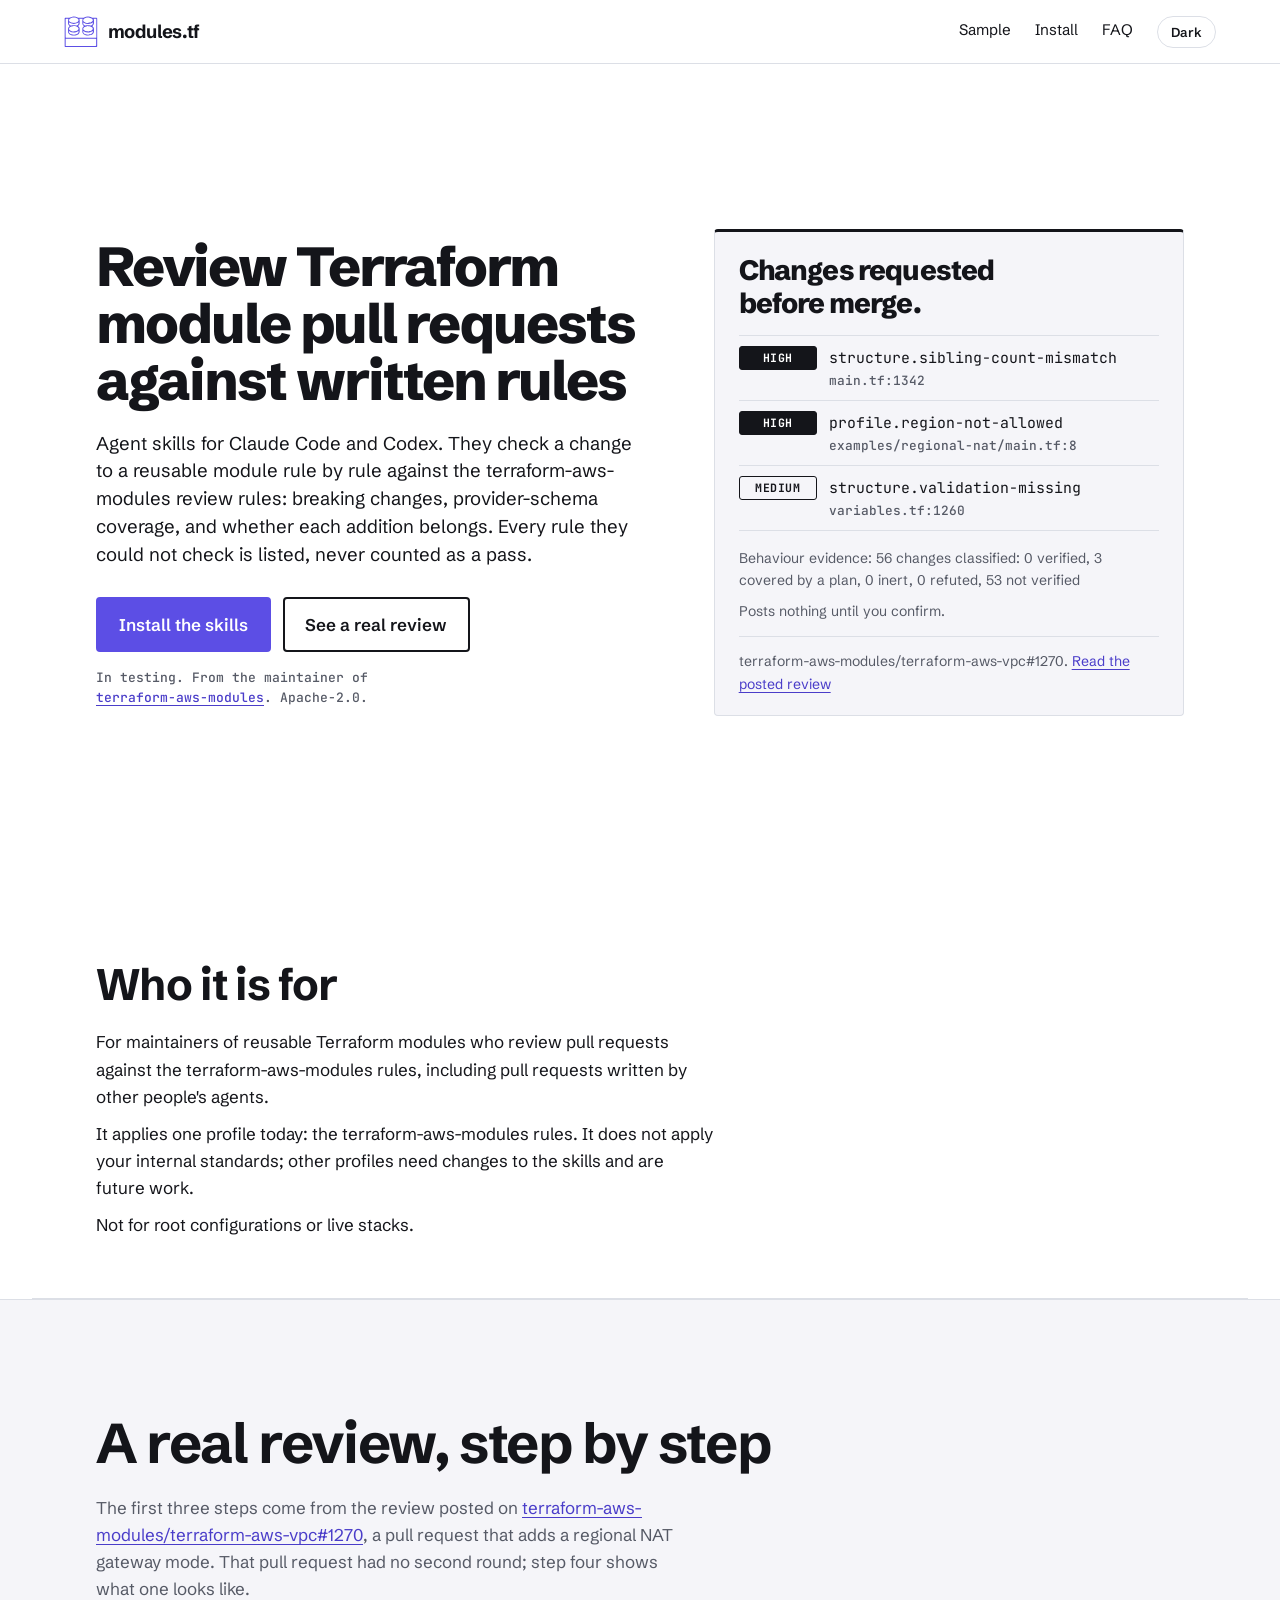
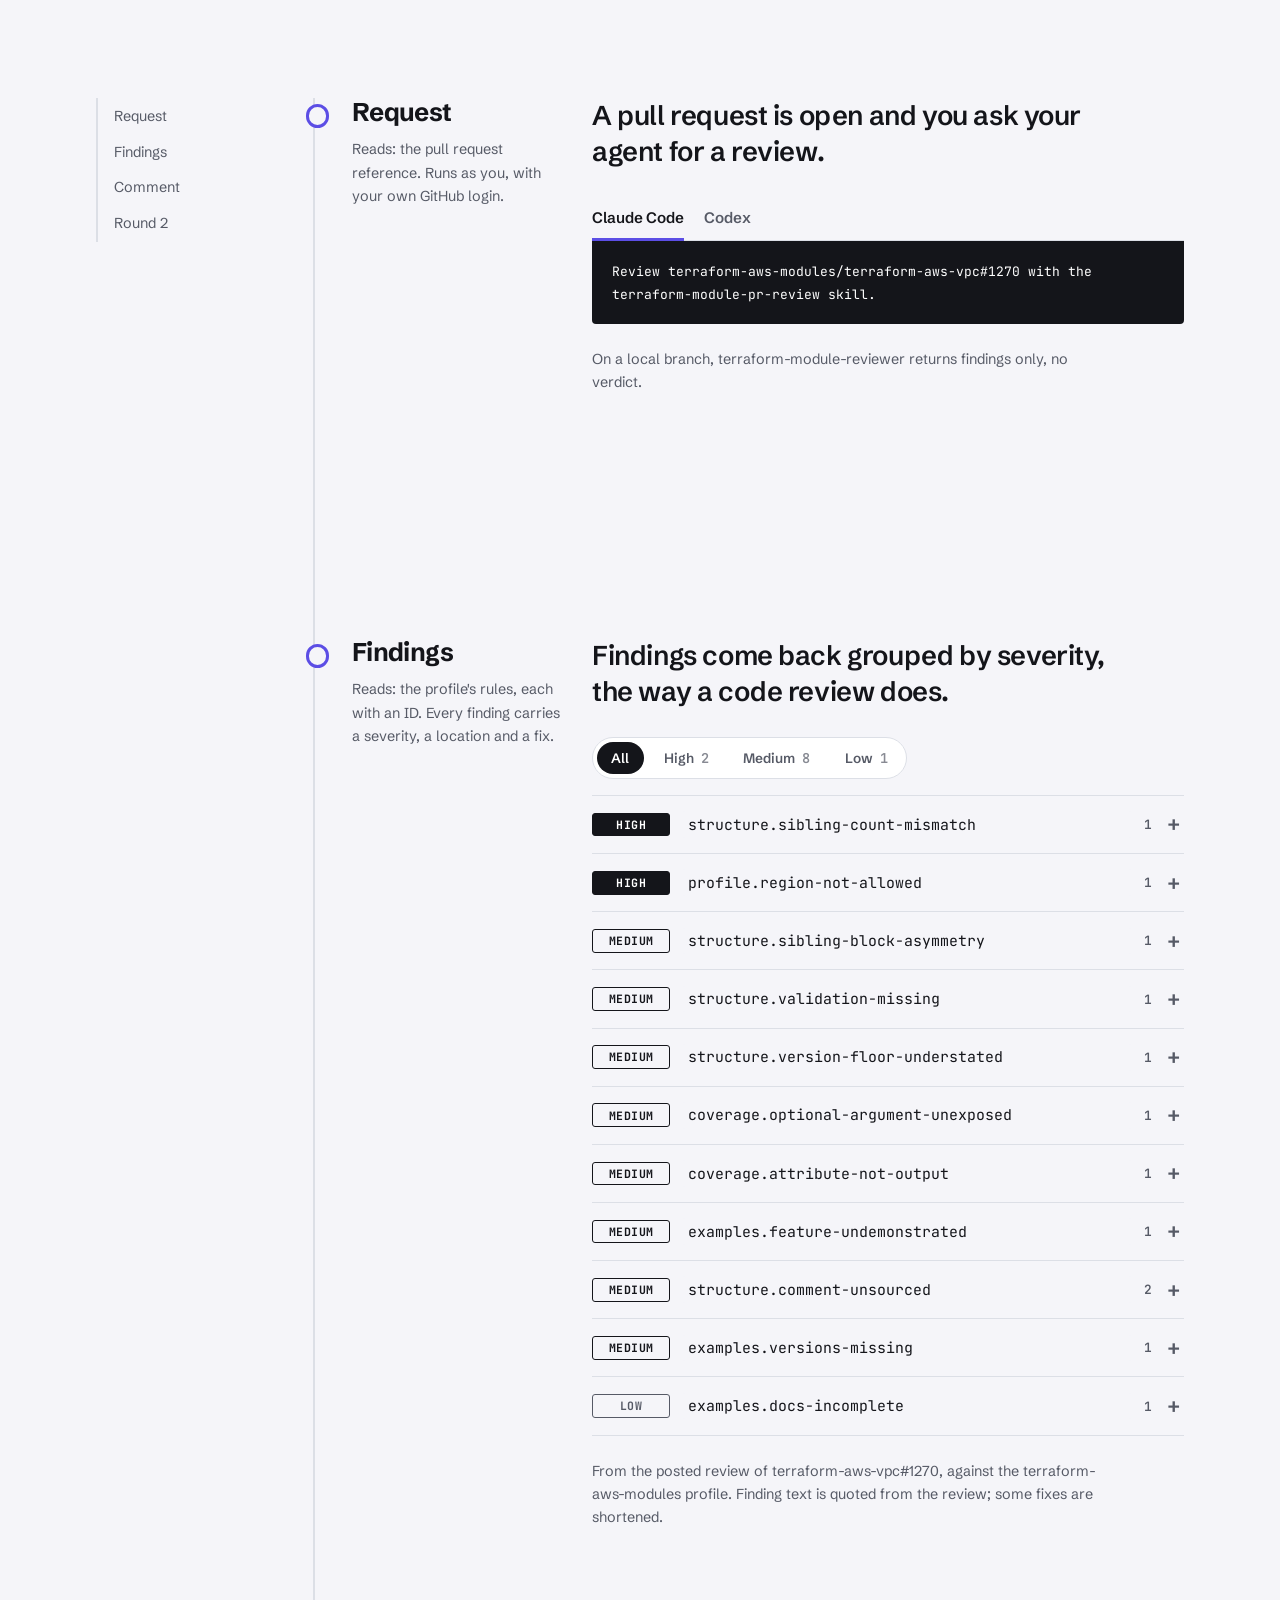
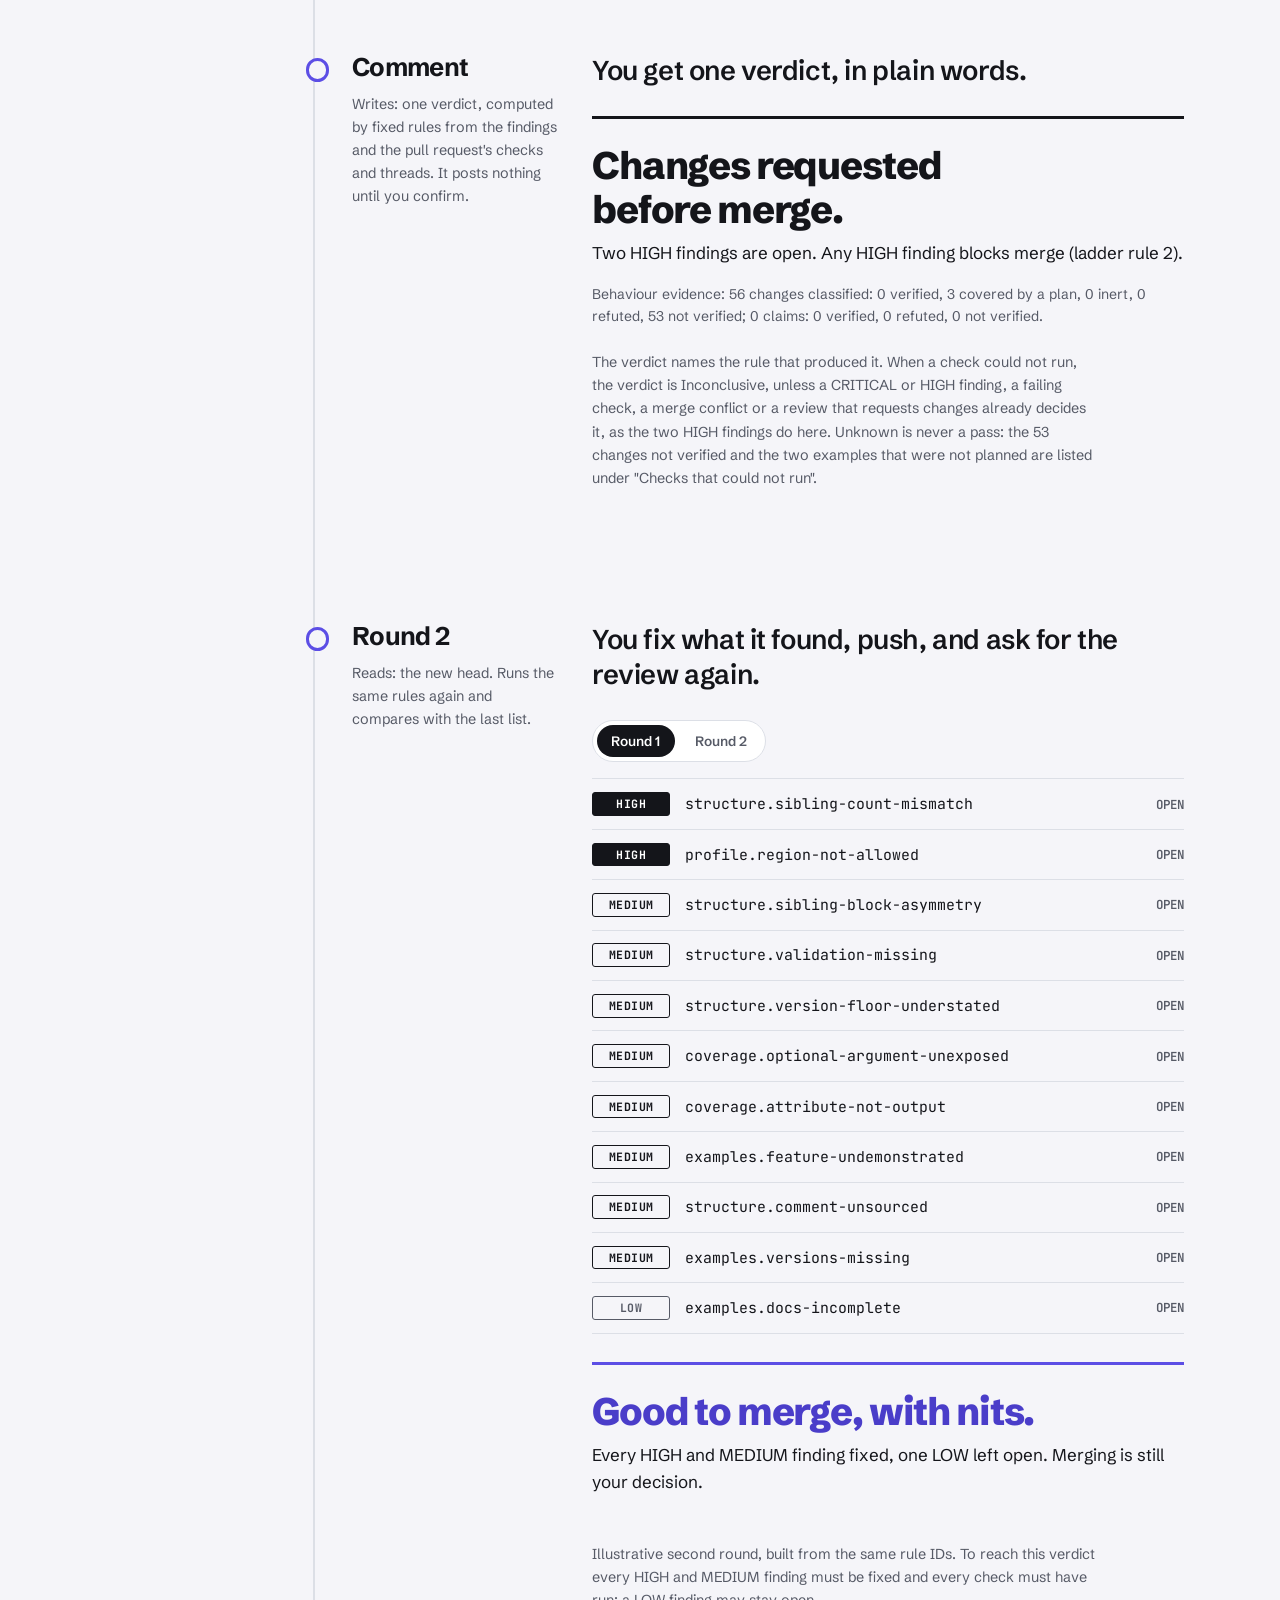
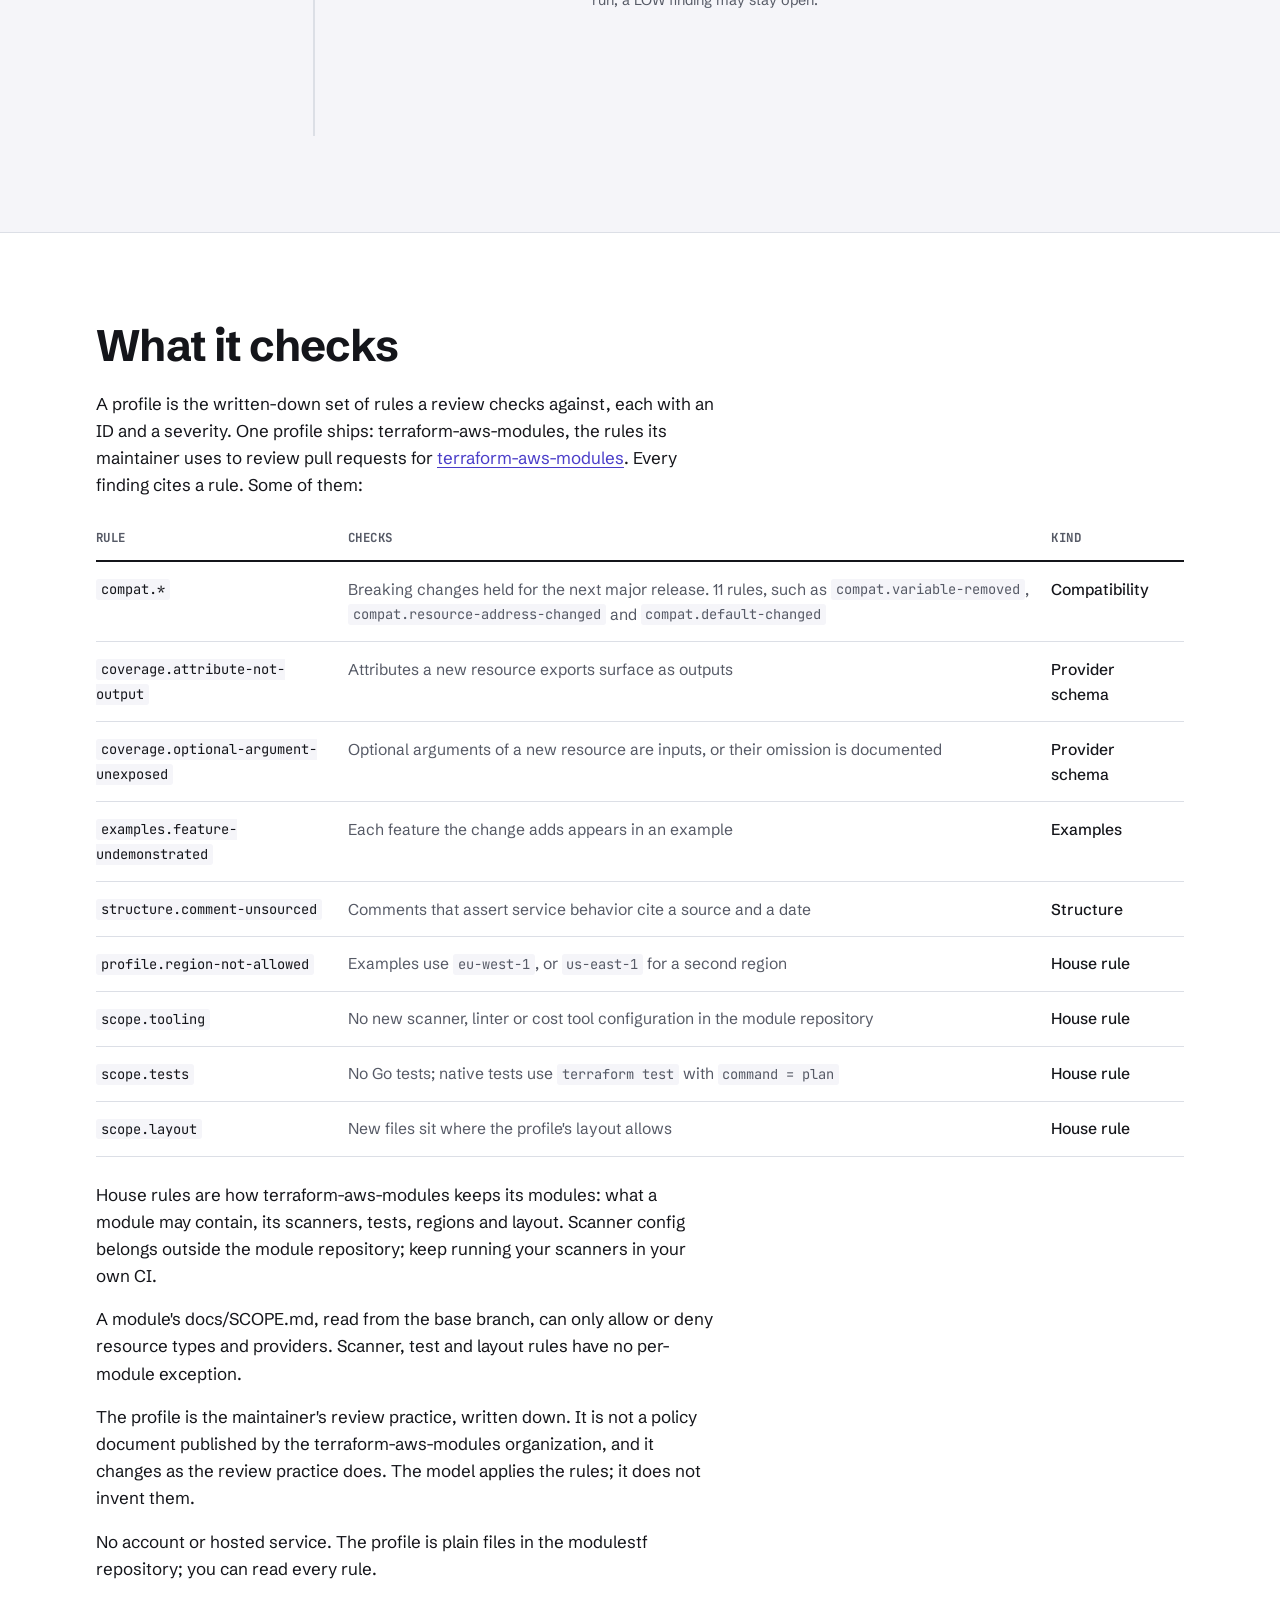
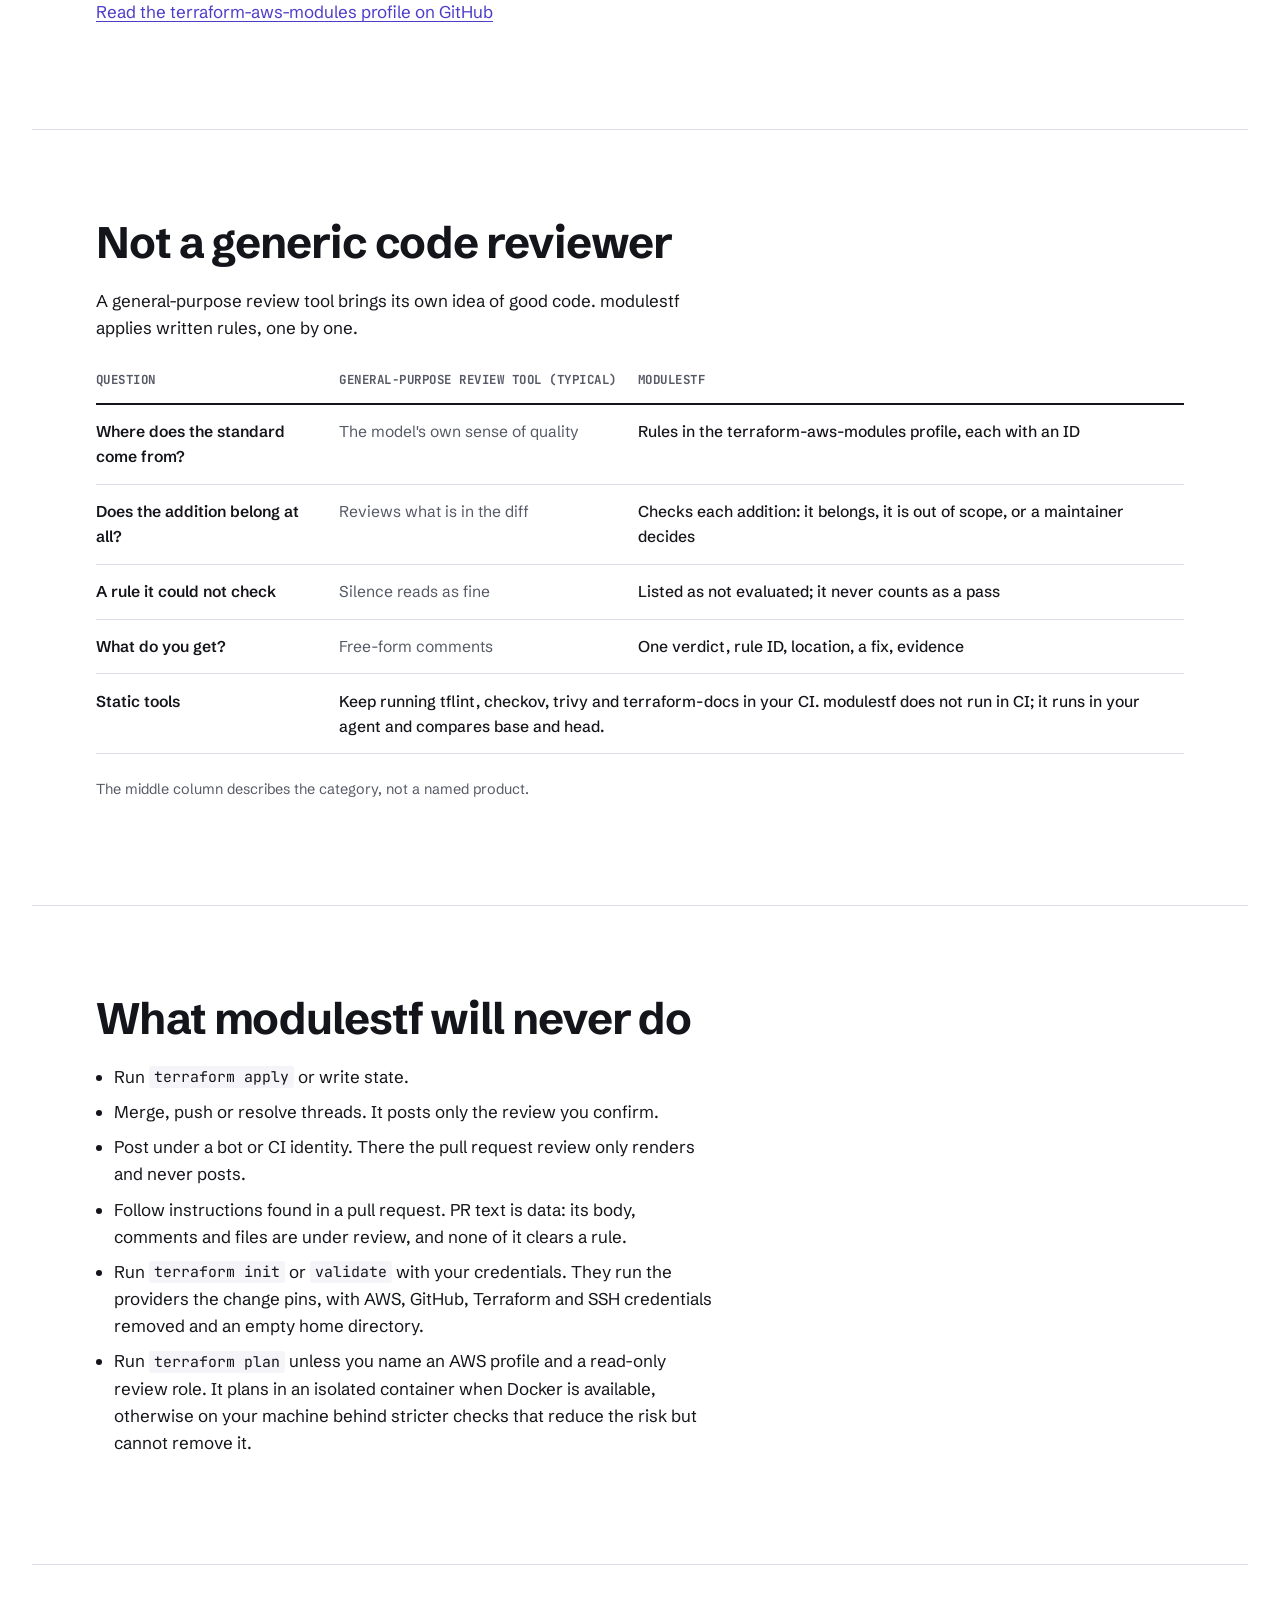
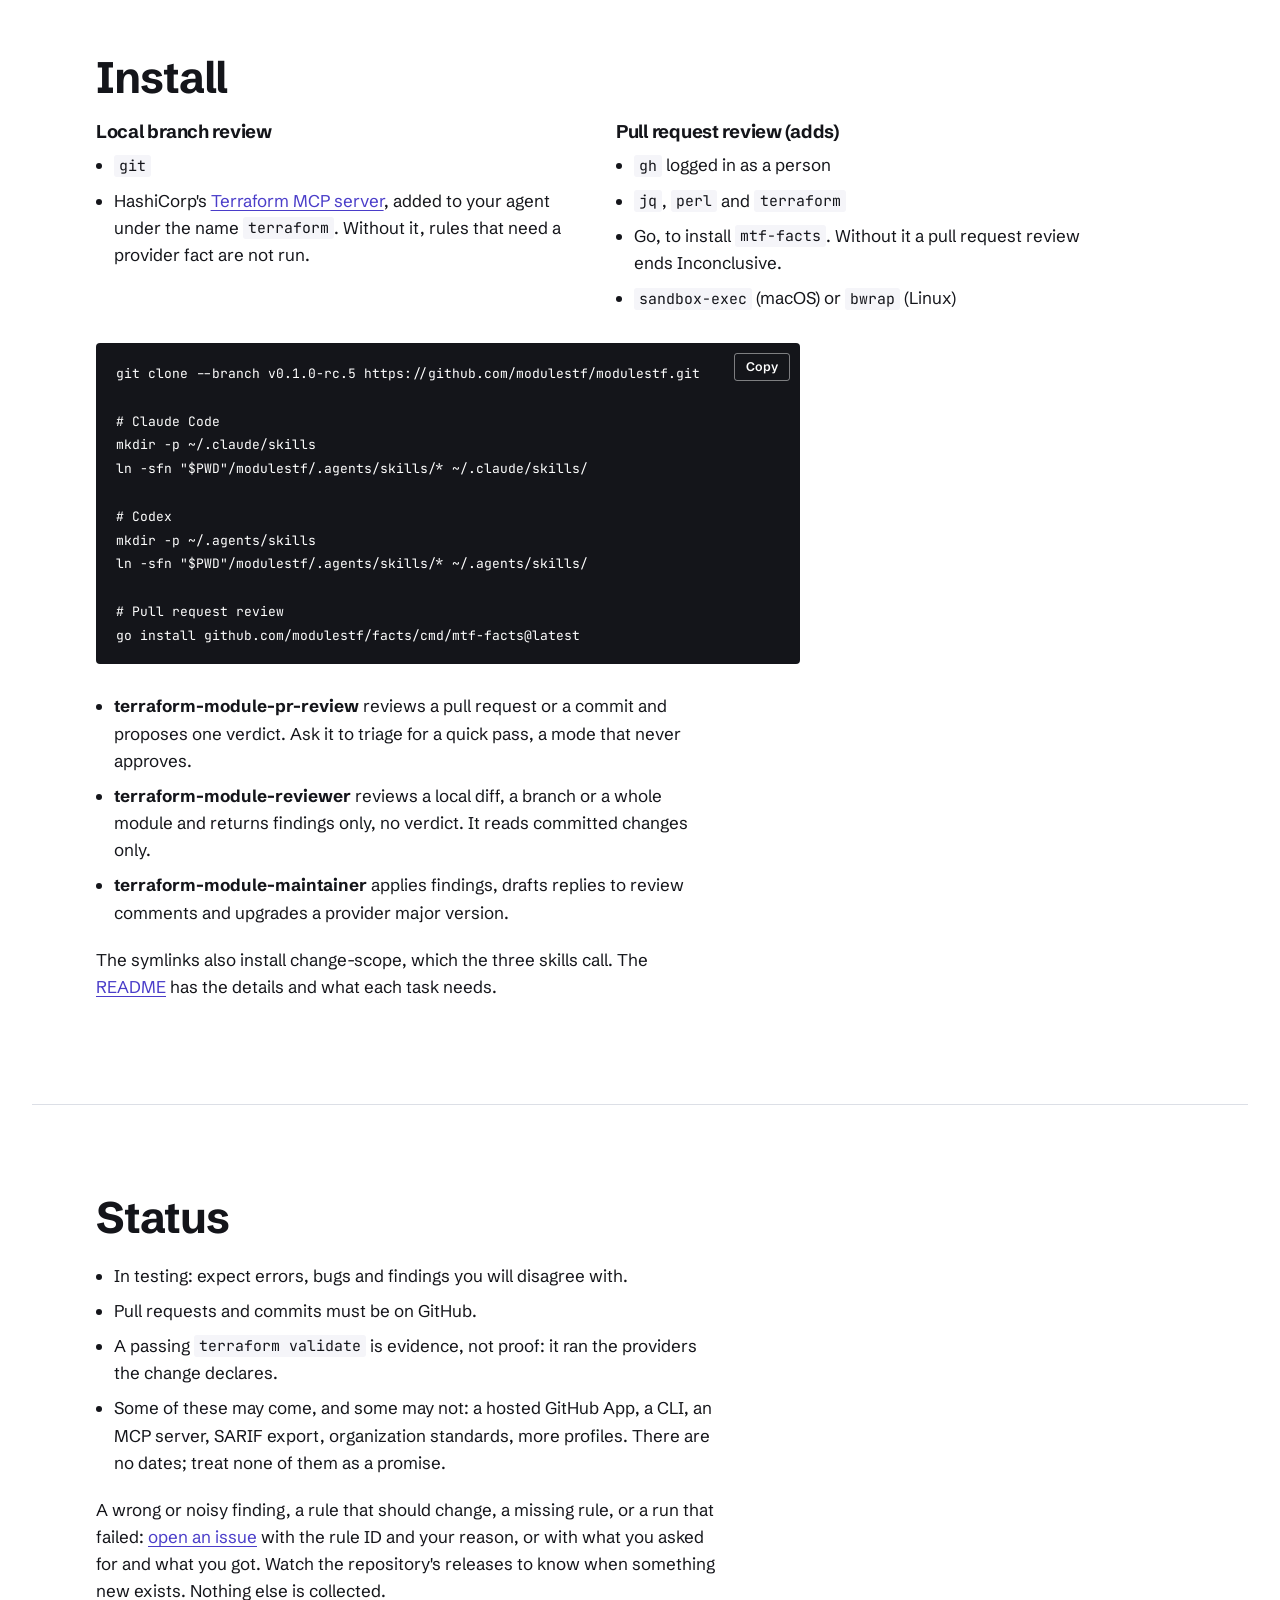
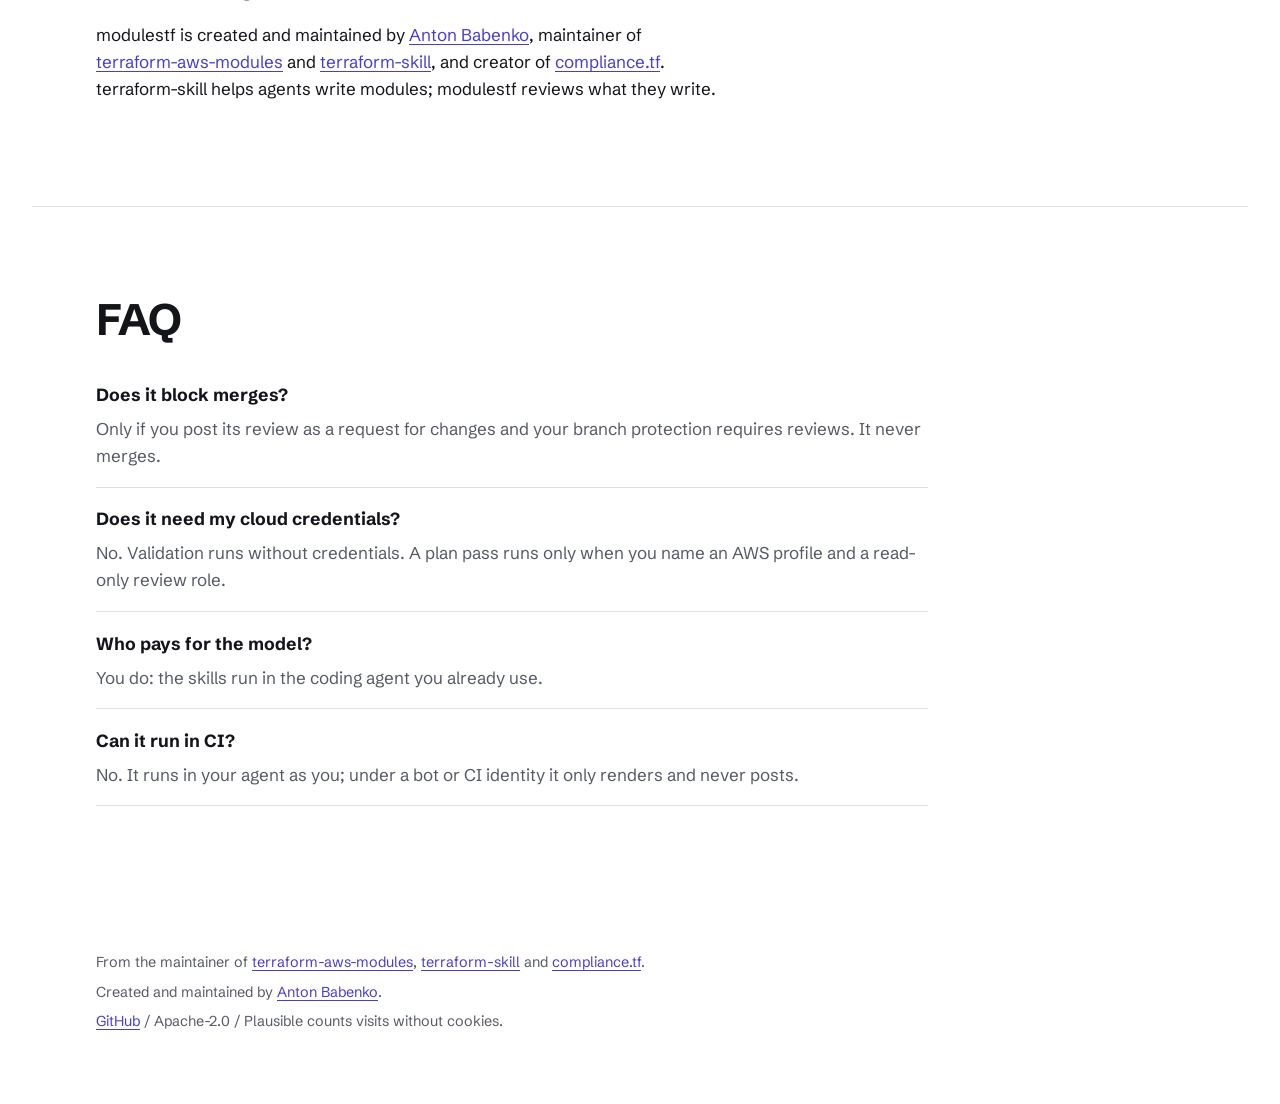
==== commit bbb1f656: "docs: install mtf-facts@latest The pinned tag went stale with every facts release." ====
--- a/index.html
+++ b/index.html
@@ -272,7 +272,7 @@
 ln -sfn "$PWD"/modulestf/.agents/skills/* ~/.agents/skills/
 
 # Pull request review
-go install github.com/modulestf/facts/cmd/mtf-facts@v0.4.0-rc.4</code></pre></div>
+go install github.com/modulestf/facts/cmd/mtf-facts@latest</code></pre></div>
 <ul class="plain skills">
 <li><b>terraform-module-pr-review</b> reviews a pull request or a commit and proposes one verdict. Ask it to triage for a quick pass, a mode that never approves.</li>
 <li><b>terraform-module-reviewer</b> reviews a local diff, a branch or a whole module and returns findings only, no verdict. It reads committed changes only.</li>
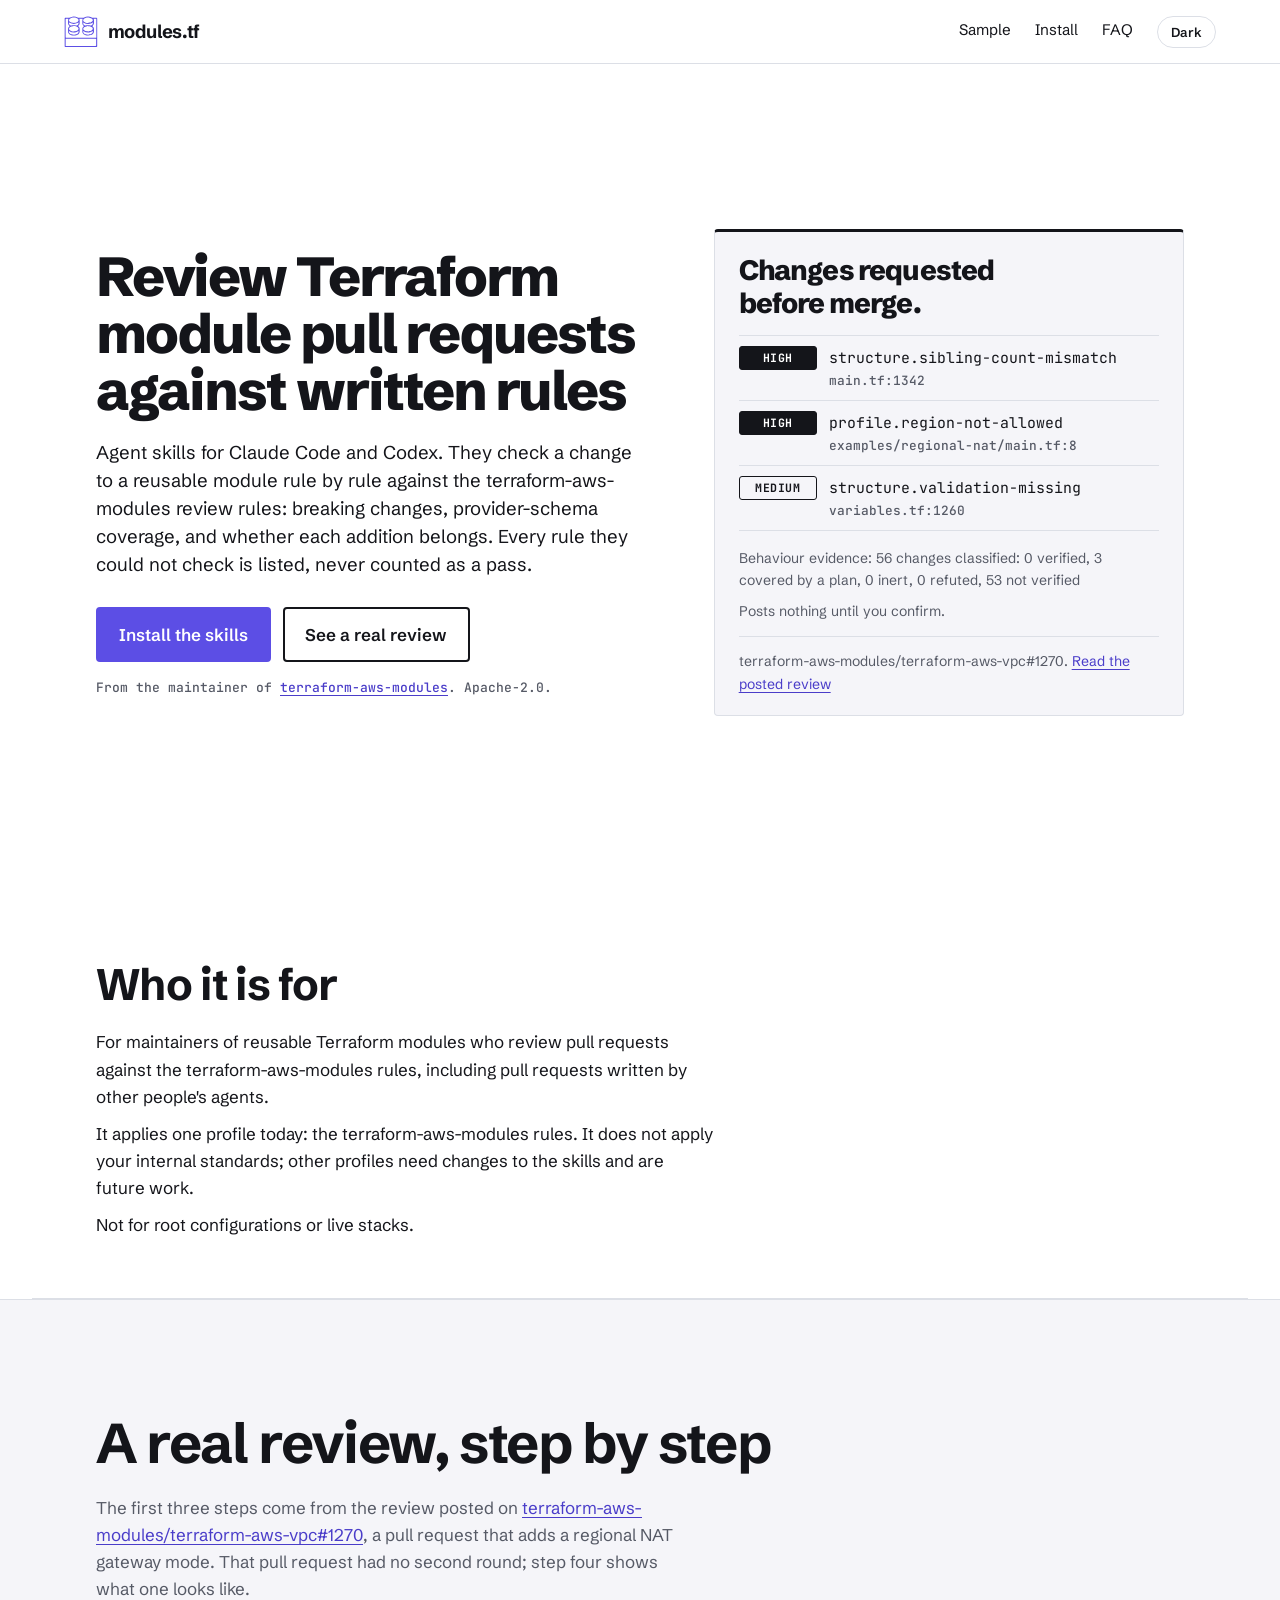
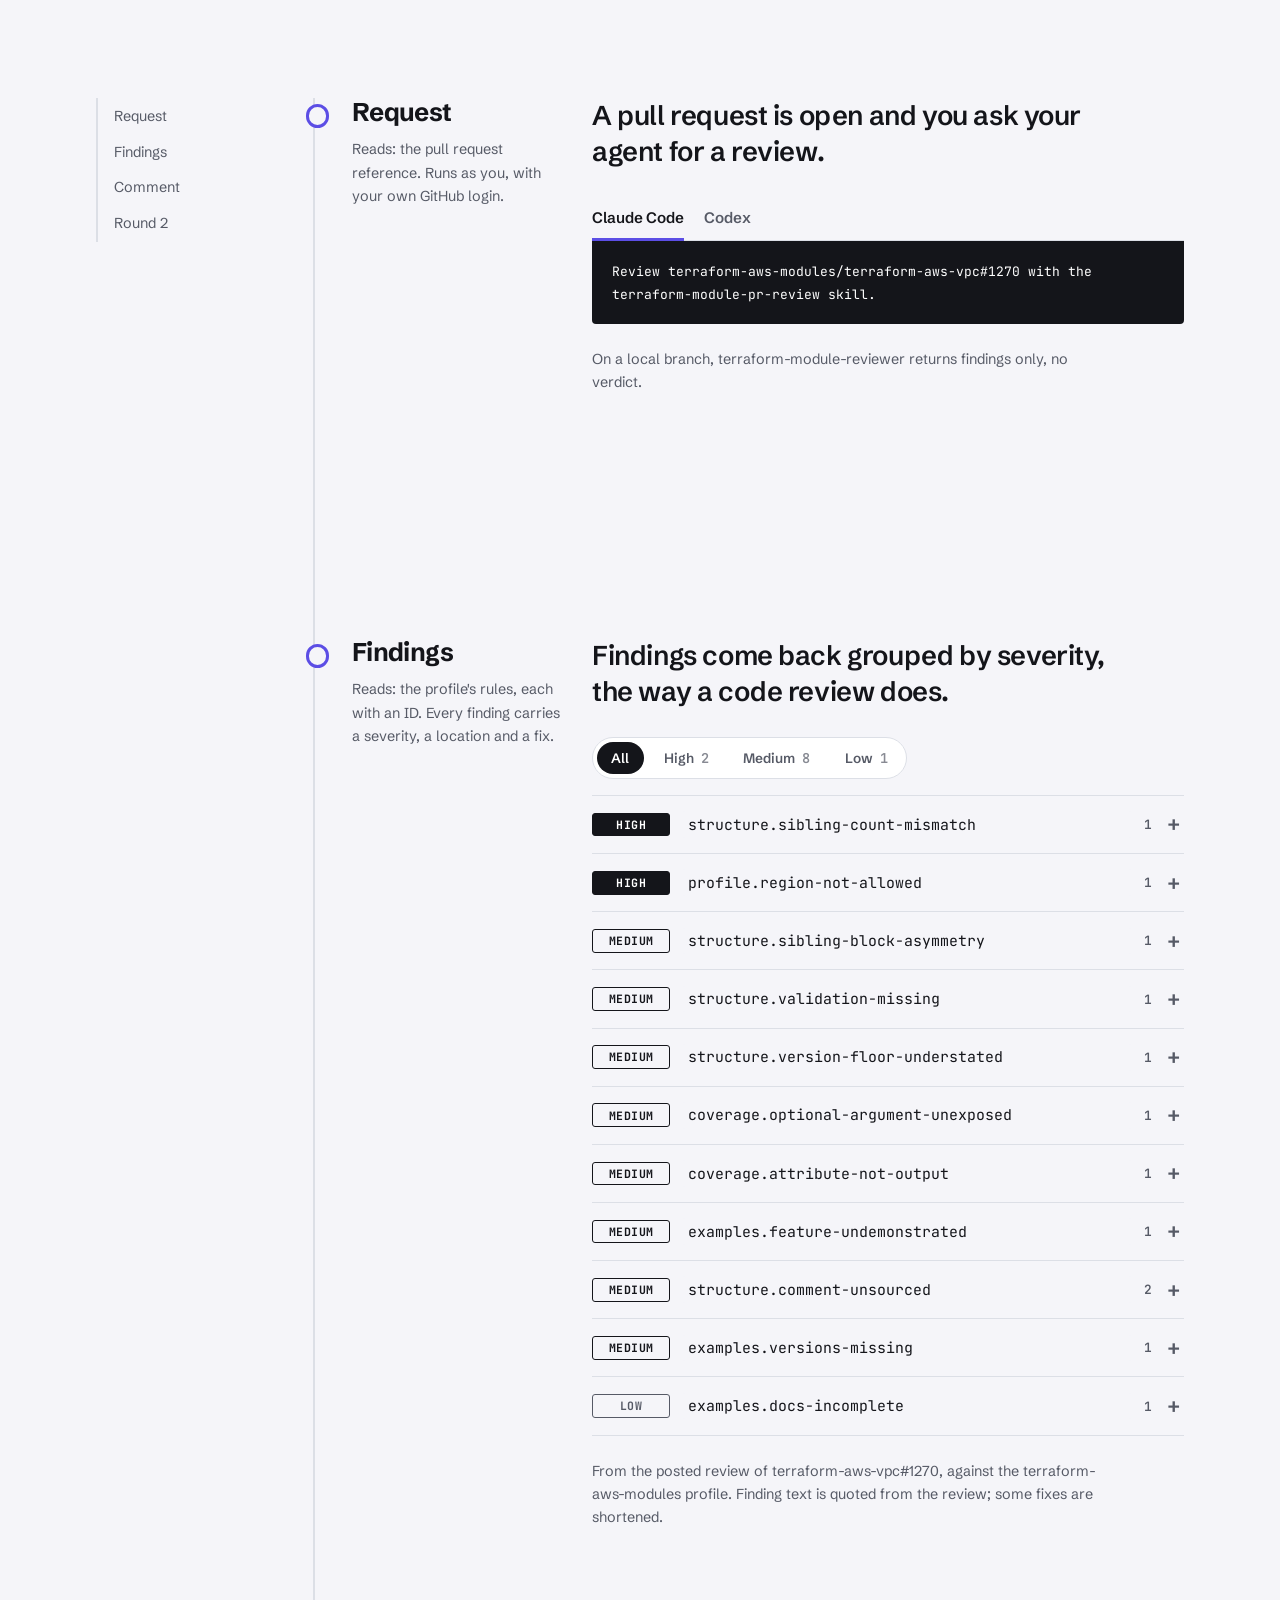
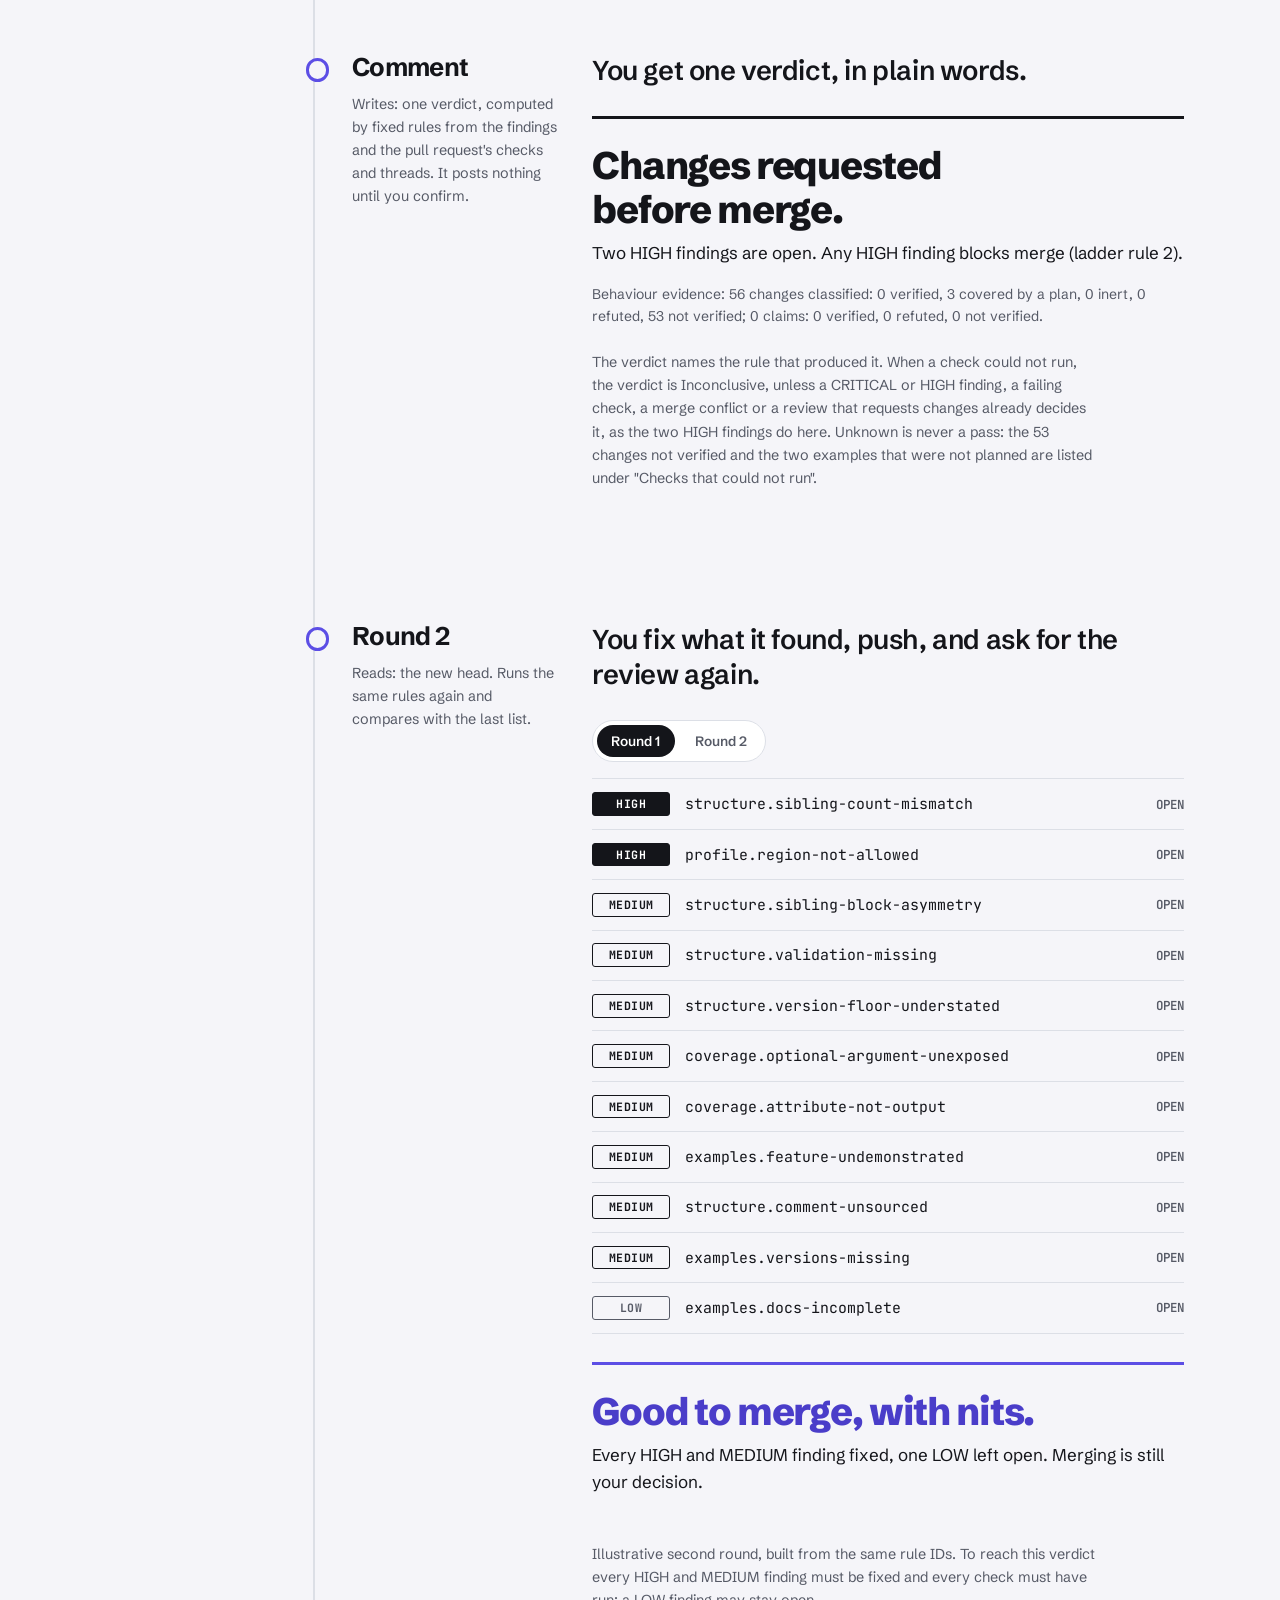
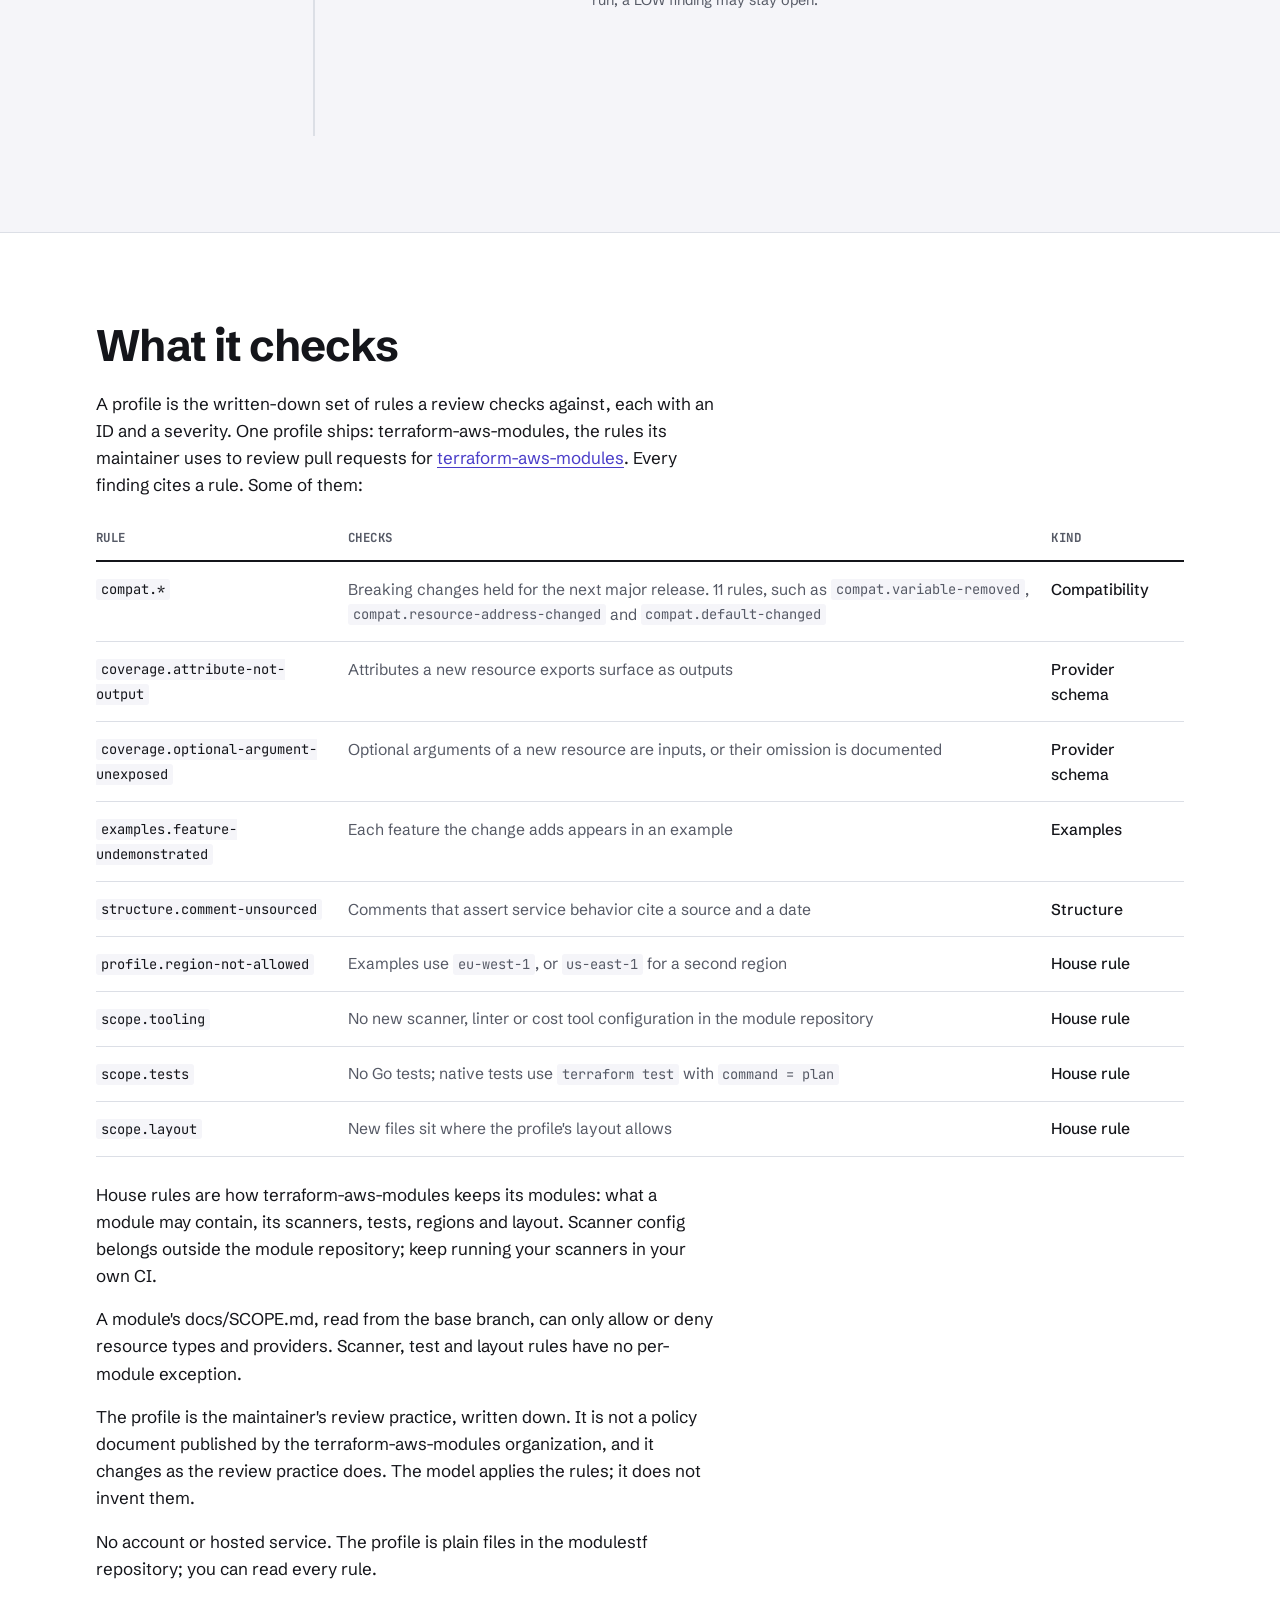
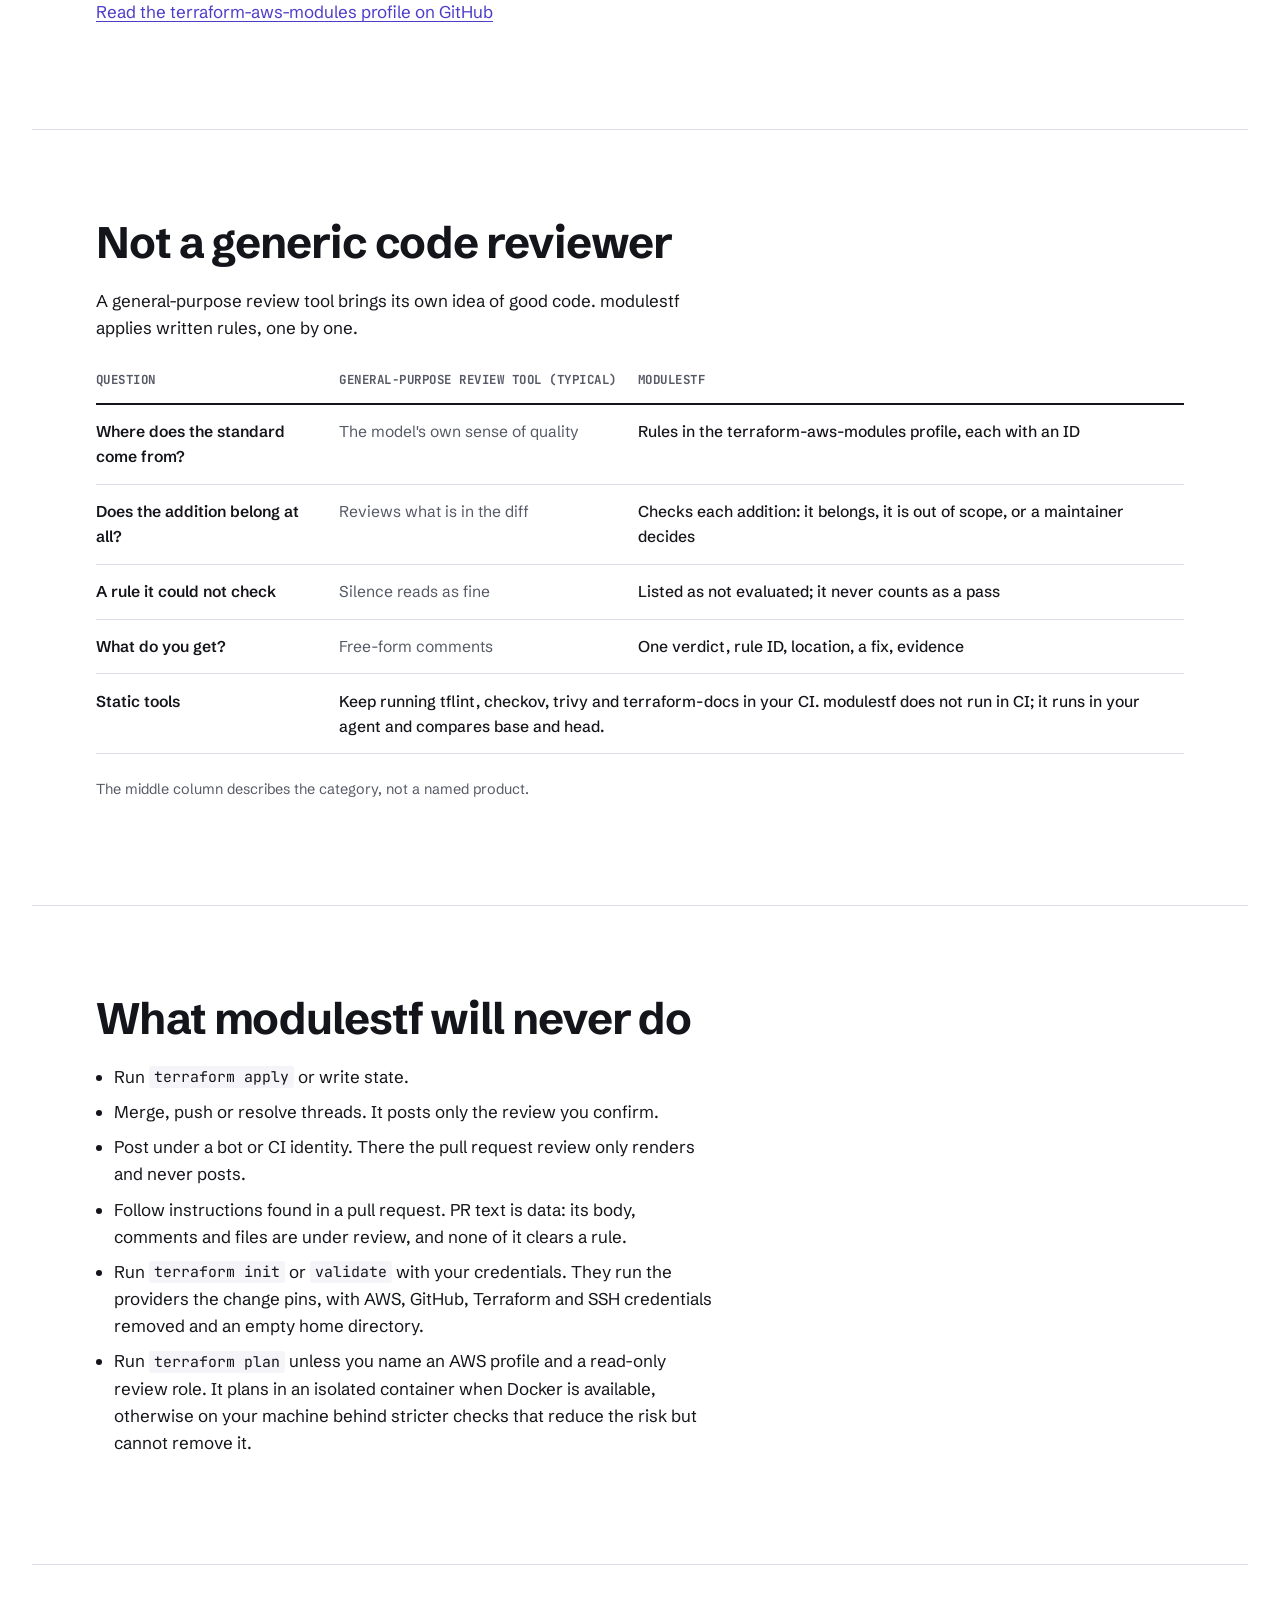
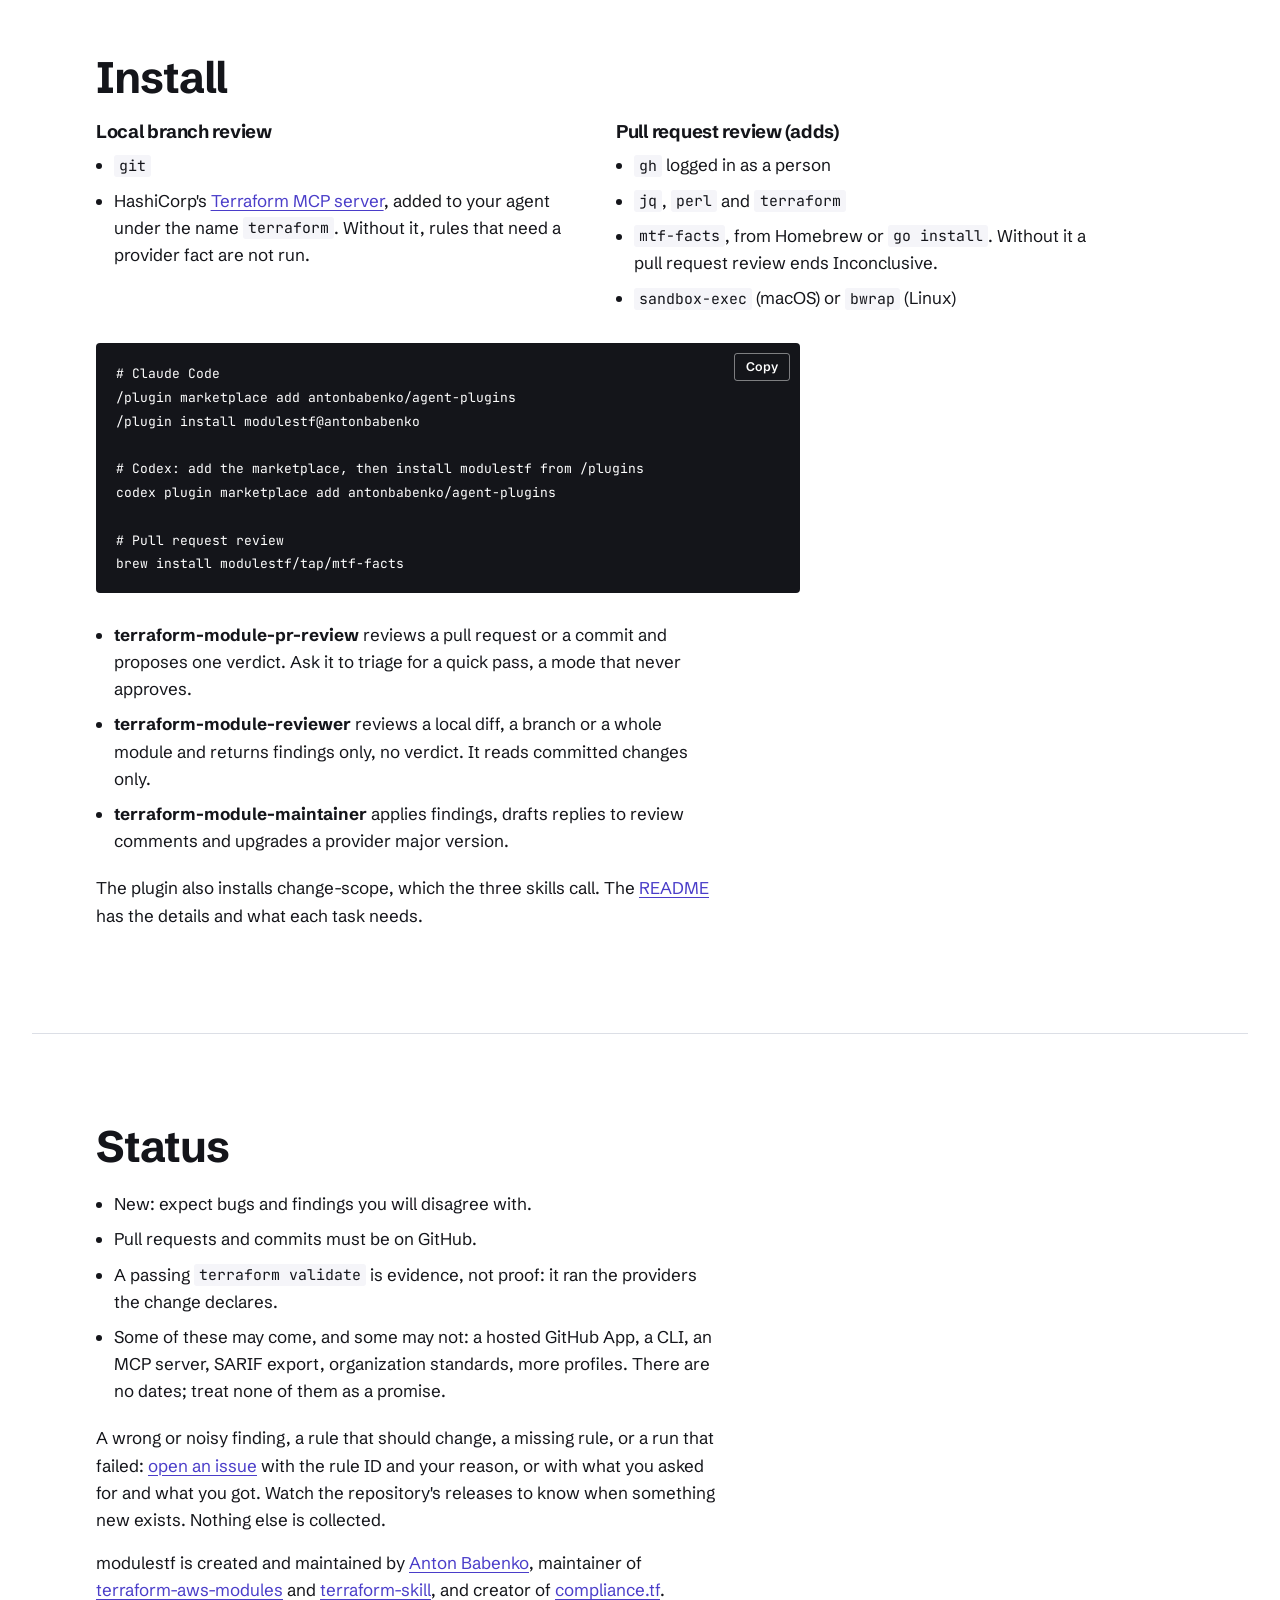
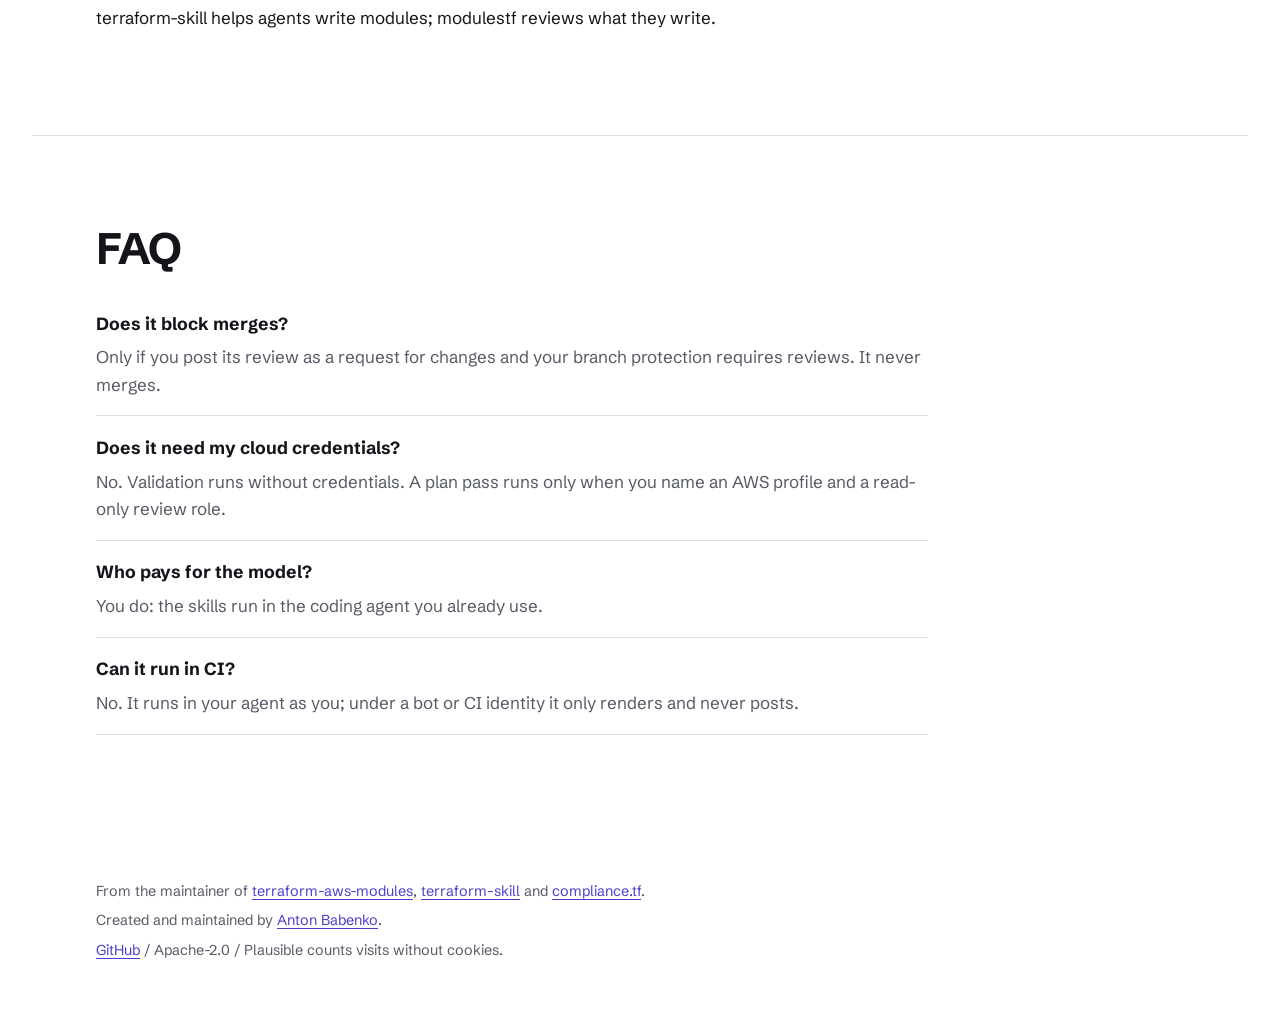
==== commit 4e037a97: "docs: install the plugin and mtf-facts with Homebrew; drop the in-testing label The skills install a" ====
--- a/index.html
+++ b/index.html
@@ -37,7 +37,7 @@
 <h1>Review Terraform module pull requests against written rules</h1>
 <p class="lede">Agent skills for Claude Code and Codex. They check a change to a reusable module rule by rule against the terraform-aws-modules review rules: breaking changes, provider-schema coverage, and whether each addition belongs. Every rule they could not check is listed, never counted as a pass.</p>
 <p class="actions"><a class="btn primary" data-cta href="#run">Install the skills</a><a class="btn" data-cta href="#journey">See a real review</a></p>
-<p class="meta">In testing. From the maintainer of <a href="https://github.com/terraform-aws-modules">terraform-aws-modules</a>. <span class="nw">Apache-2.0.</span></p>
+<p class="meta">From the maintainer of <a href="https://github.com/terraform-aws-modules">terraform-aws-modules</a>. <span class="nw">Apache-2.0.</span></p>
 </div>
 <figure class="verdict">
 <p class="v">Changes requested before merge.</p>
@@ -255,36 +255,33 @@
 <ul class="plain">
 <li><code>gh</code> logged in as a person</li>
 <li><code>jq</code>, <code>perl</code> and <code>terraform</code></li>
-<li>Go, to install <code>mtf-facts</code>. Without it a pull request review ends Inconclusive.</li>
+<li><code>mtf-facts</code>, from Homebrew or <code>go install</code>. Without it a pull request review ends Inconclusive.</li>
 <li><code>sandbox-exec</code> (macOS) or <code>bwrap</code> (Linux)</li>
 </ul>
 </div>
 </div>
 <div class="code"><button type="button" class="copy" data-copy hidden>Copy</button>
-<pre><code>git clone --branch v0.1.0-rc.5 https://github.com/modulestf/modulestf.git
-
-# Claude Code
-mkdir -p ~/.claude/skills
-ln -sfn "$PWD"/modulestf/.agents/skills/* ~/.claude/skills/
-
-# Codex
-mkdir -p ~/.agents/skills
-ln -sfn "$PWD"/modulestf/.agents/skills/* ~/.agents/skills/
+<pre><code># Claude Code
+/plugin marketplace add antonbabenko/agent-plugins
+/plugin install modulestf@antonbabenko
+
+# Codex: add the marketplace, then install modulestf from /plugins
+codex plugin marketplace add antonbabenko/agent-plugins
 
 # Pull request review
-go install github.com/modulestf/facts/cmd/mtf-facts@latest</code></pre></div>
+brew install modulestf/tap/mtf-facts</code></pre></div>
 <ul class="plain skills">
 <li><b>terraform-module-pr-review</b> reviews a pull request or a commit and proposes one verdict. Ask it to triage for a quick pass, a mode that never approves.</li>
 <li><b>terraform-module-reviewer</b> reviews a local diff, a branch or a whole module and returns findings only, no verdict. It reads committed changes only.</li>
 <li><b>terraform-module-maintainer</b> applies findings, drafts replies to review comments and upgrades a provider major version.</li>
 </ul>
-<p class="wide">The symlinks also install change-scope, which the three skills call. The <a href="https://github.com/modulestf/modulestf#quick-start">README</a> has the details and what each task needs.</p>
+<p class="wide">The plugin also installs change-scope, which the three skills call. The <a href="https://github.com/modulestf/modulestf#quick-start">README</a> has the details and what each task needs.</p>
 </section>
 
 <section id="status" class="band" aria-labelledby="status-h">
 <h2 id="status-h">Status</h2>
 <ul class="plain">
-<li>In testing: expect errors, bugs and findings you will disagree with.</li>
+<li>New: expect bugs and findings you will disagree with.</li>
 <li>Pull requests and commits must be on GitHub.</li>
 <li>A passing <code>terraform validate</code> is evidence, not proof: it ran the providers the change declares.</li>
 <li>Some of these may come, and some may not: a hosted GitHub App, a CLI, an MCP server, SARIF export, organization standards, more profiles. There are no dates; treat none of them as a promise.</li>
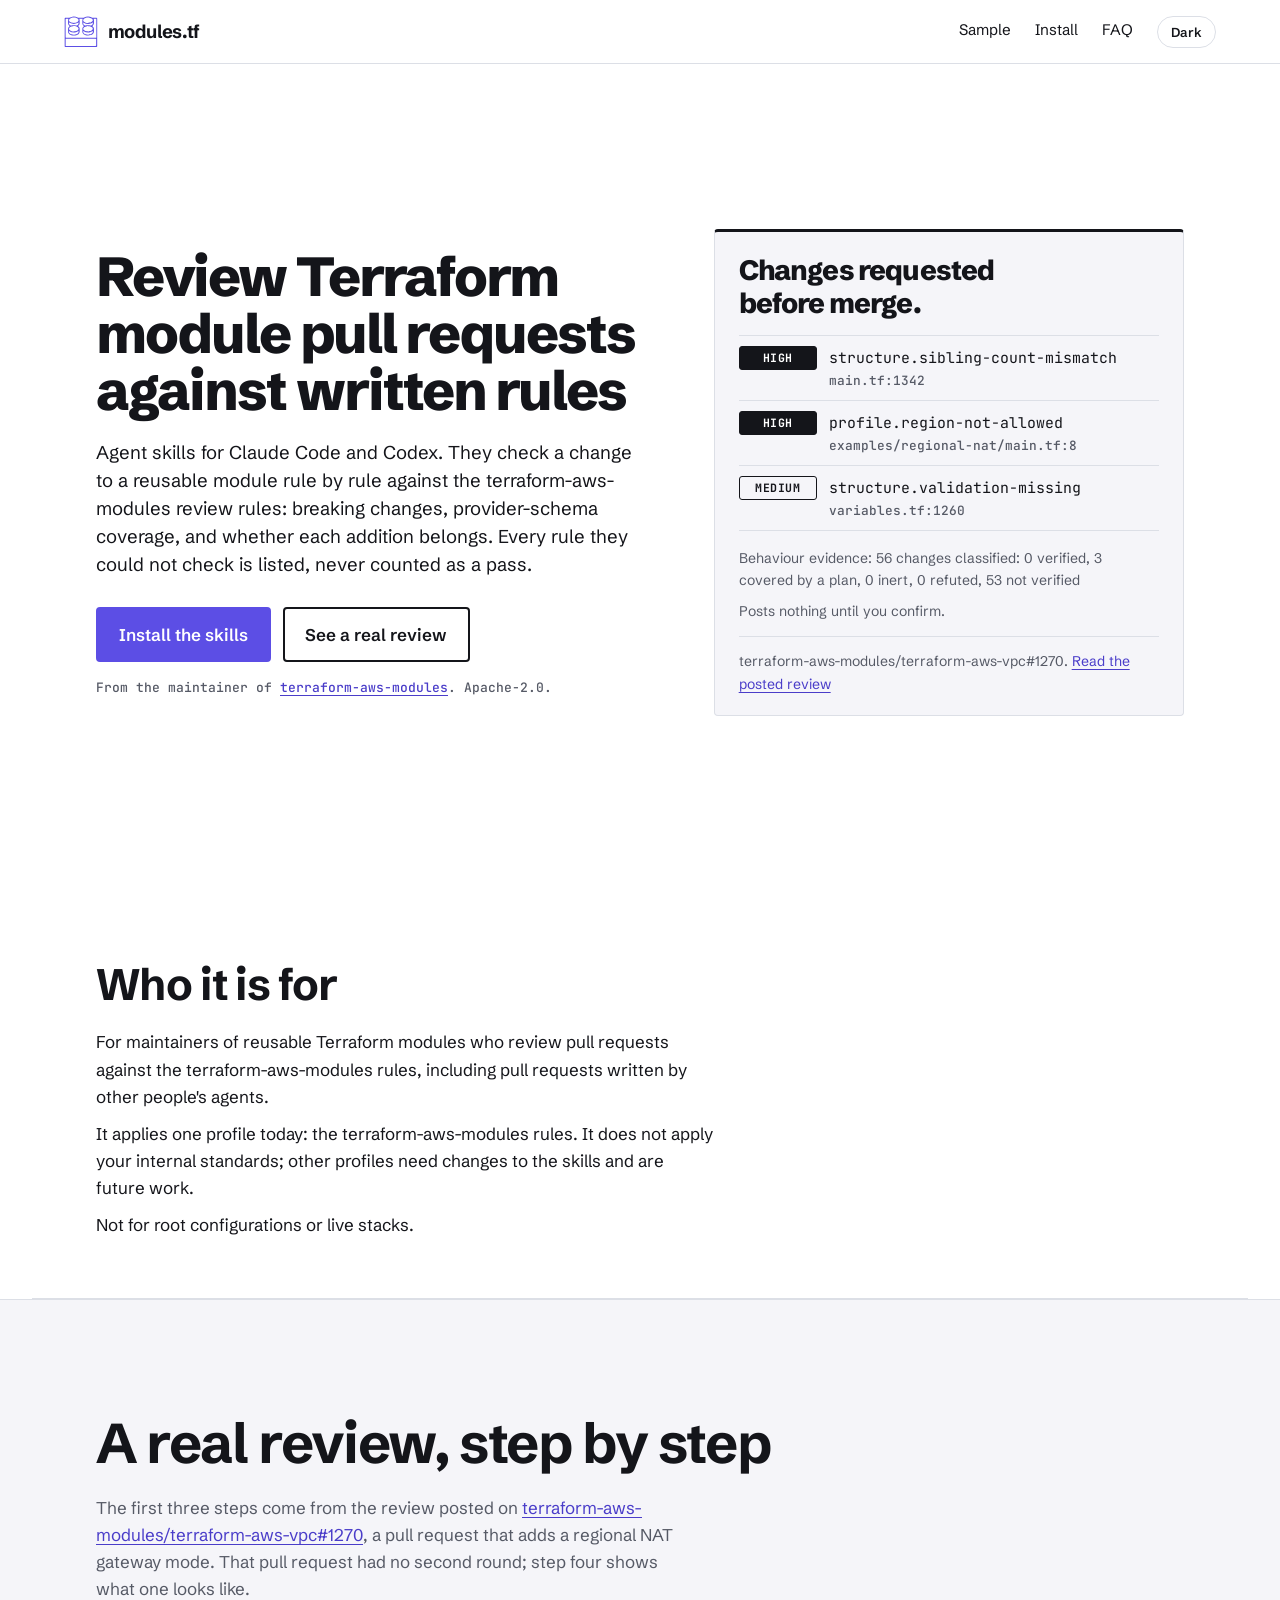
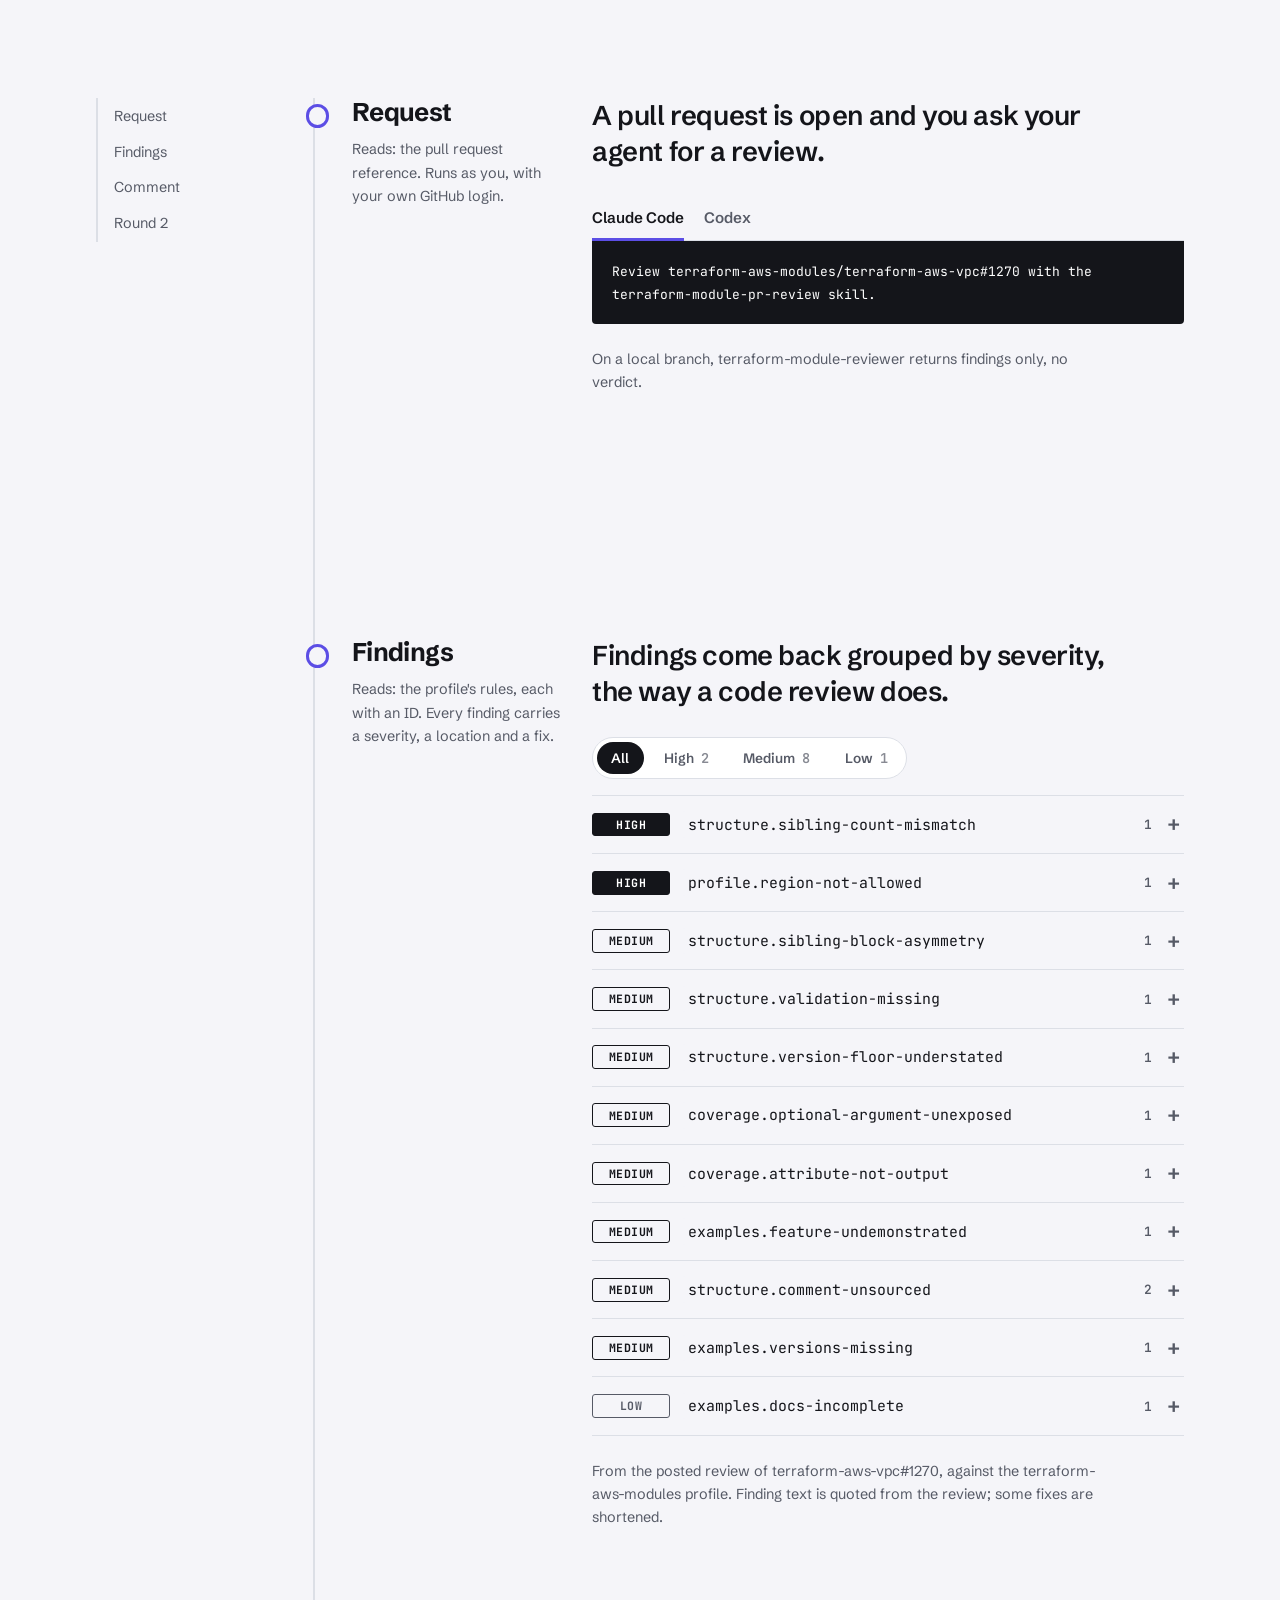
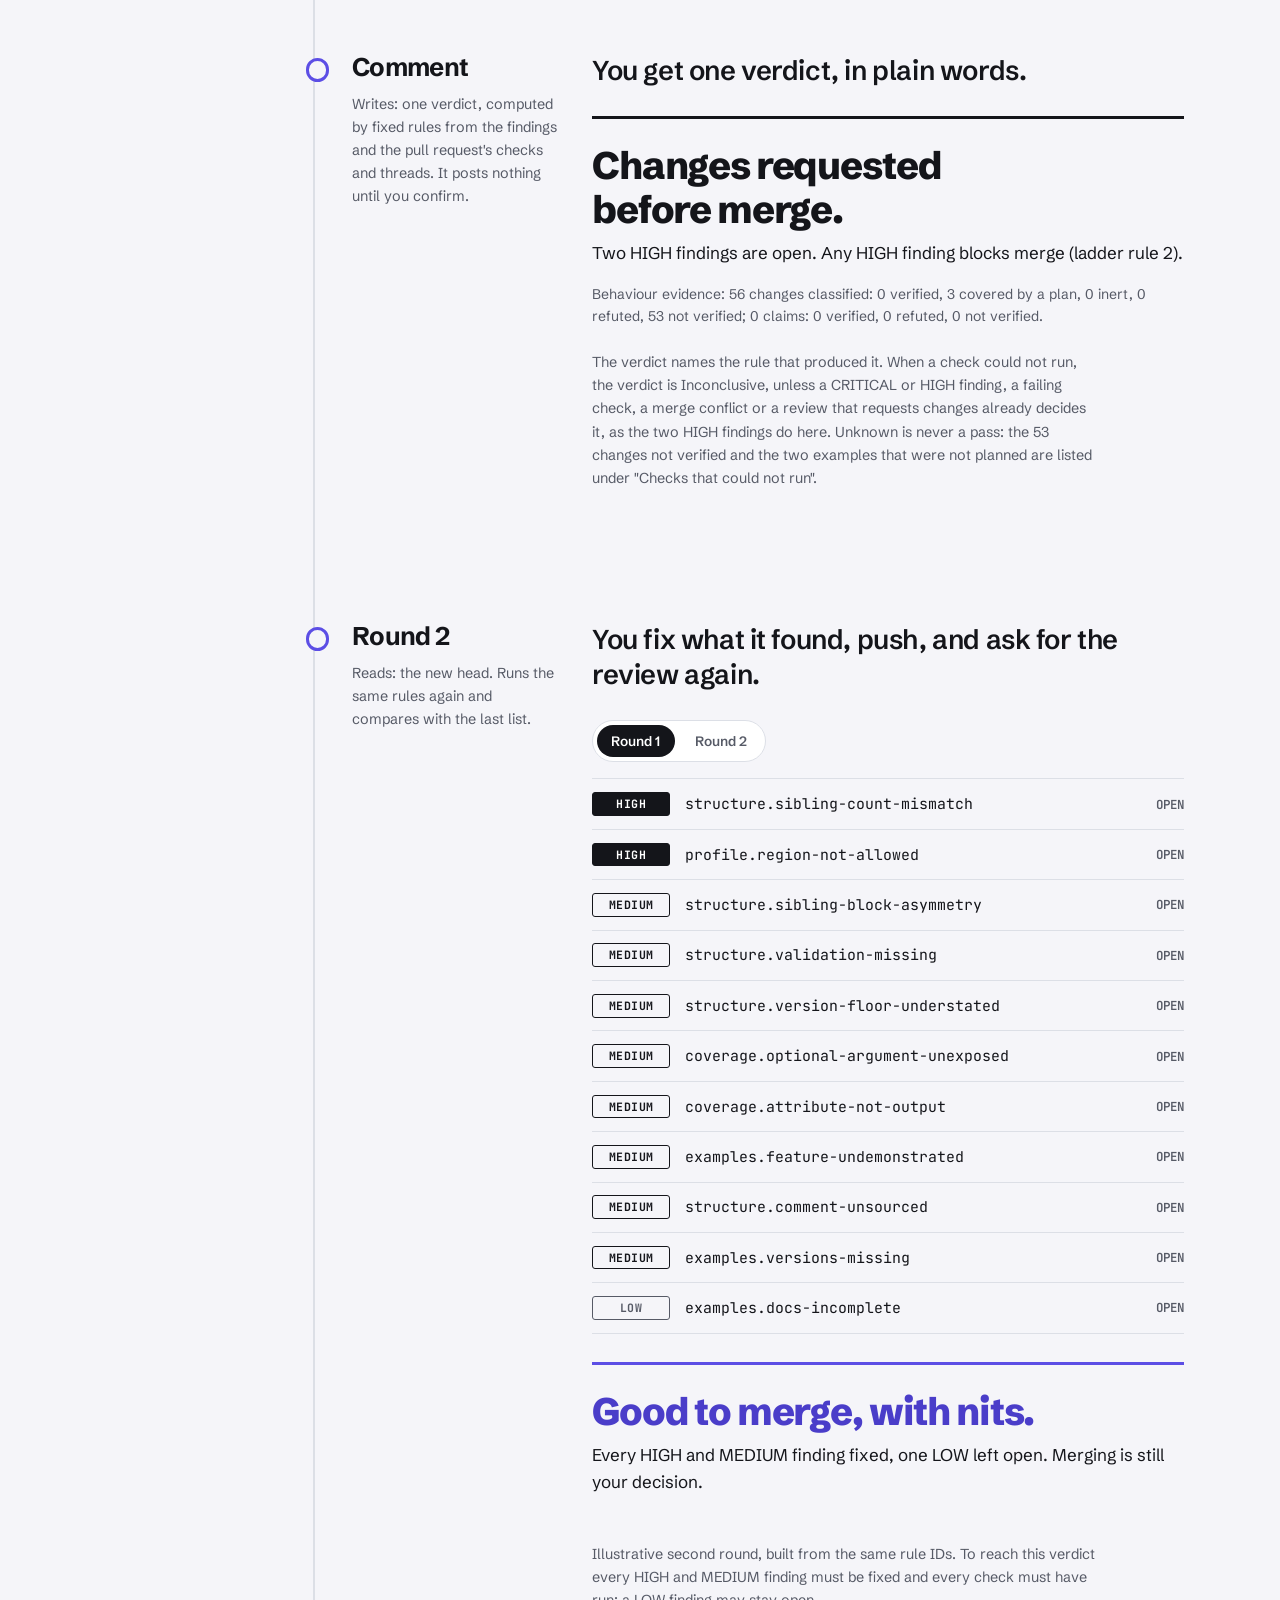
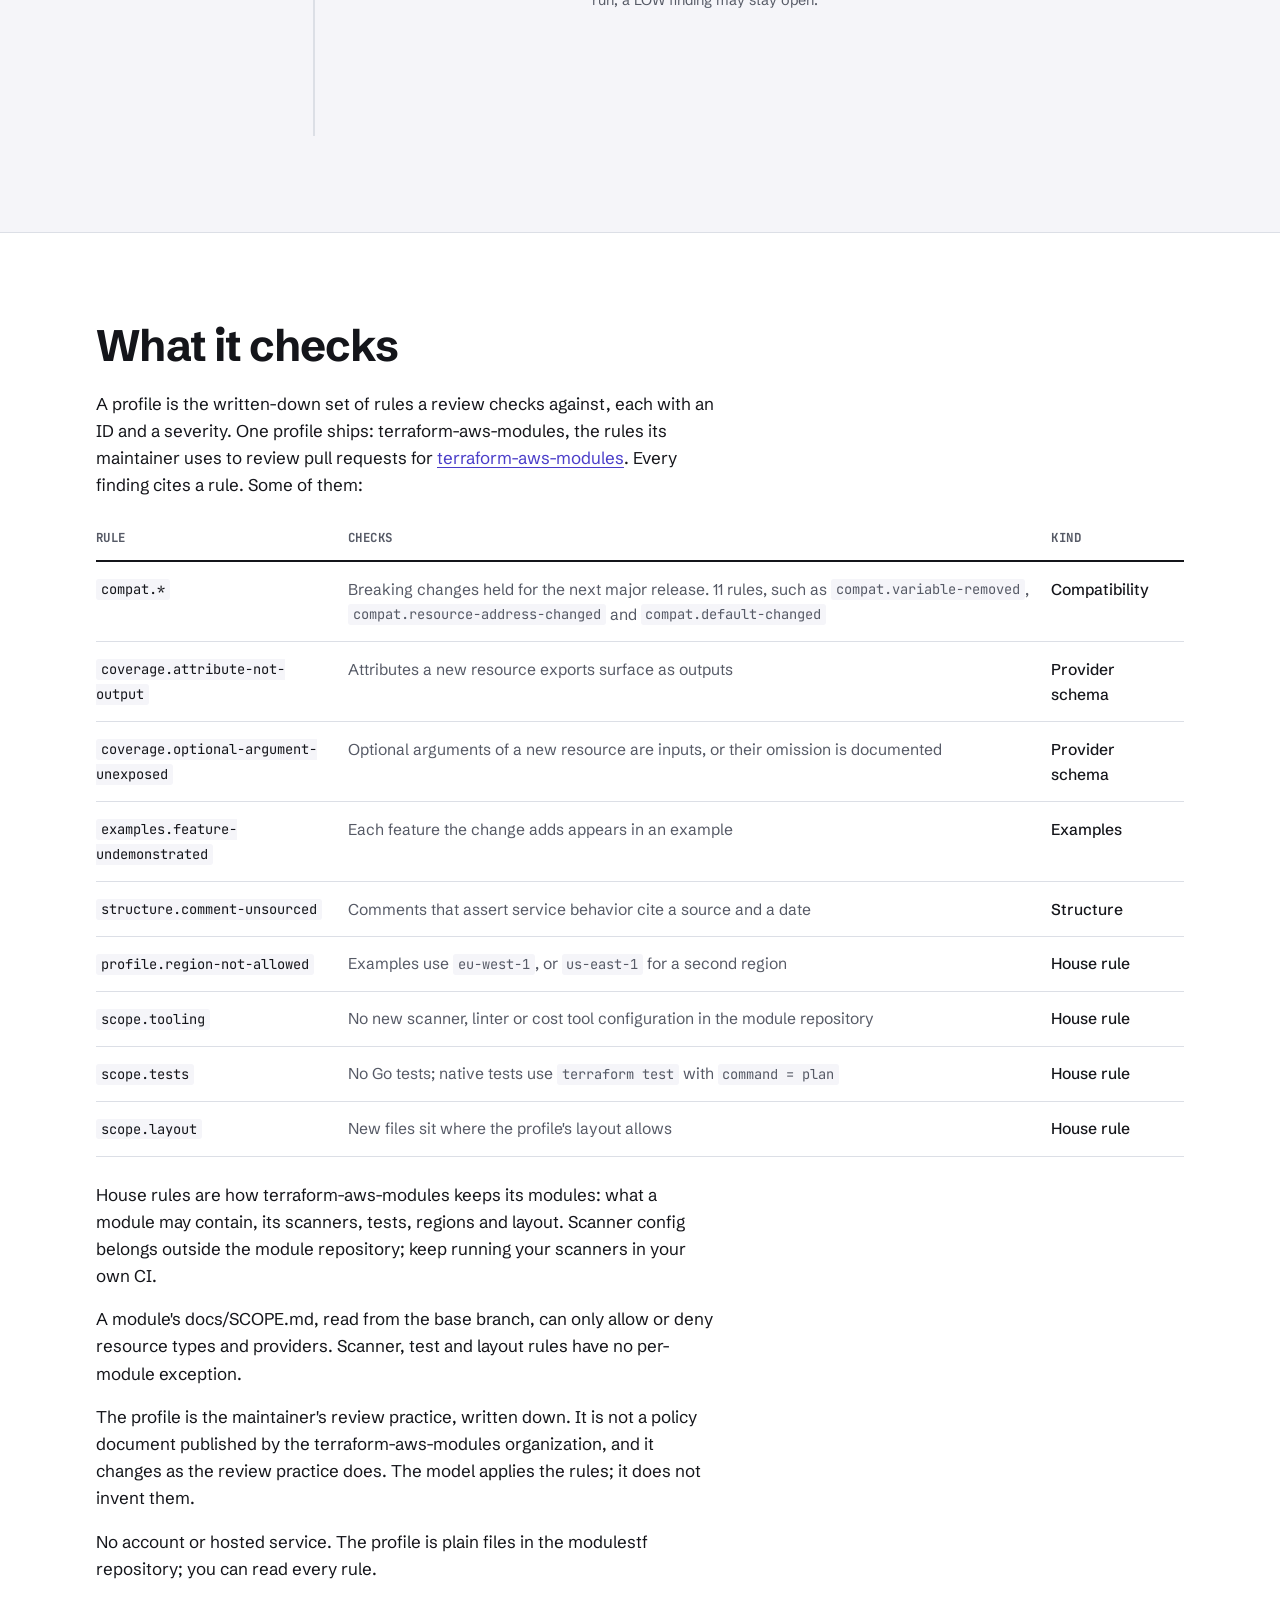
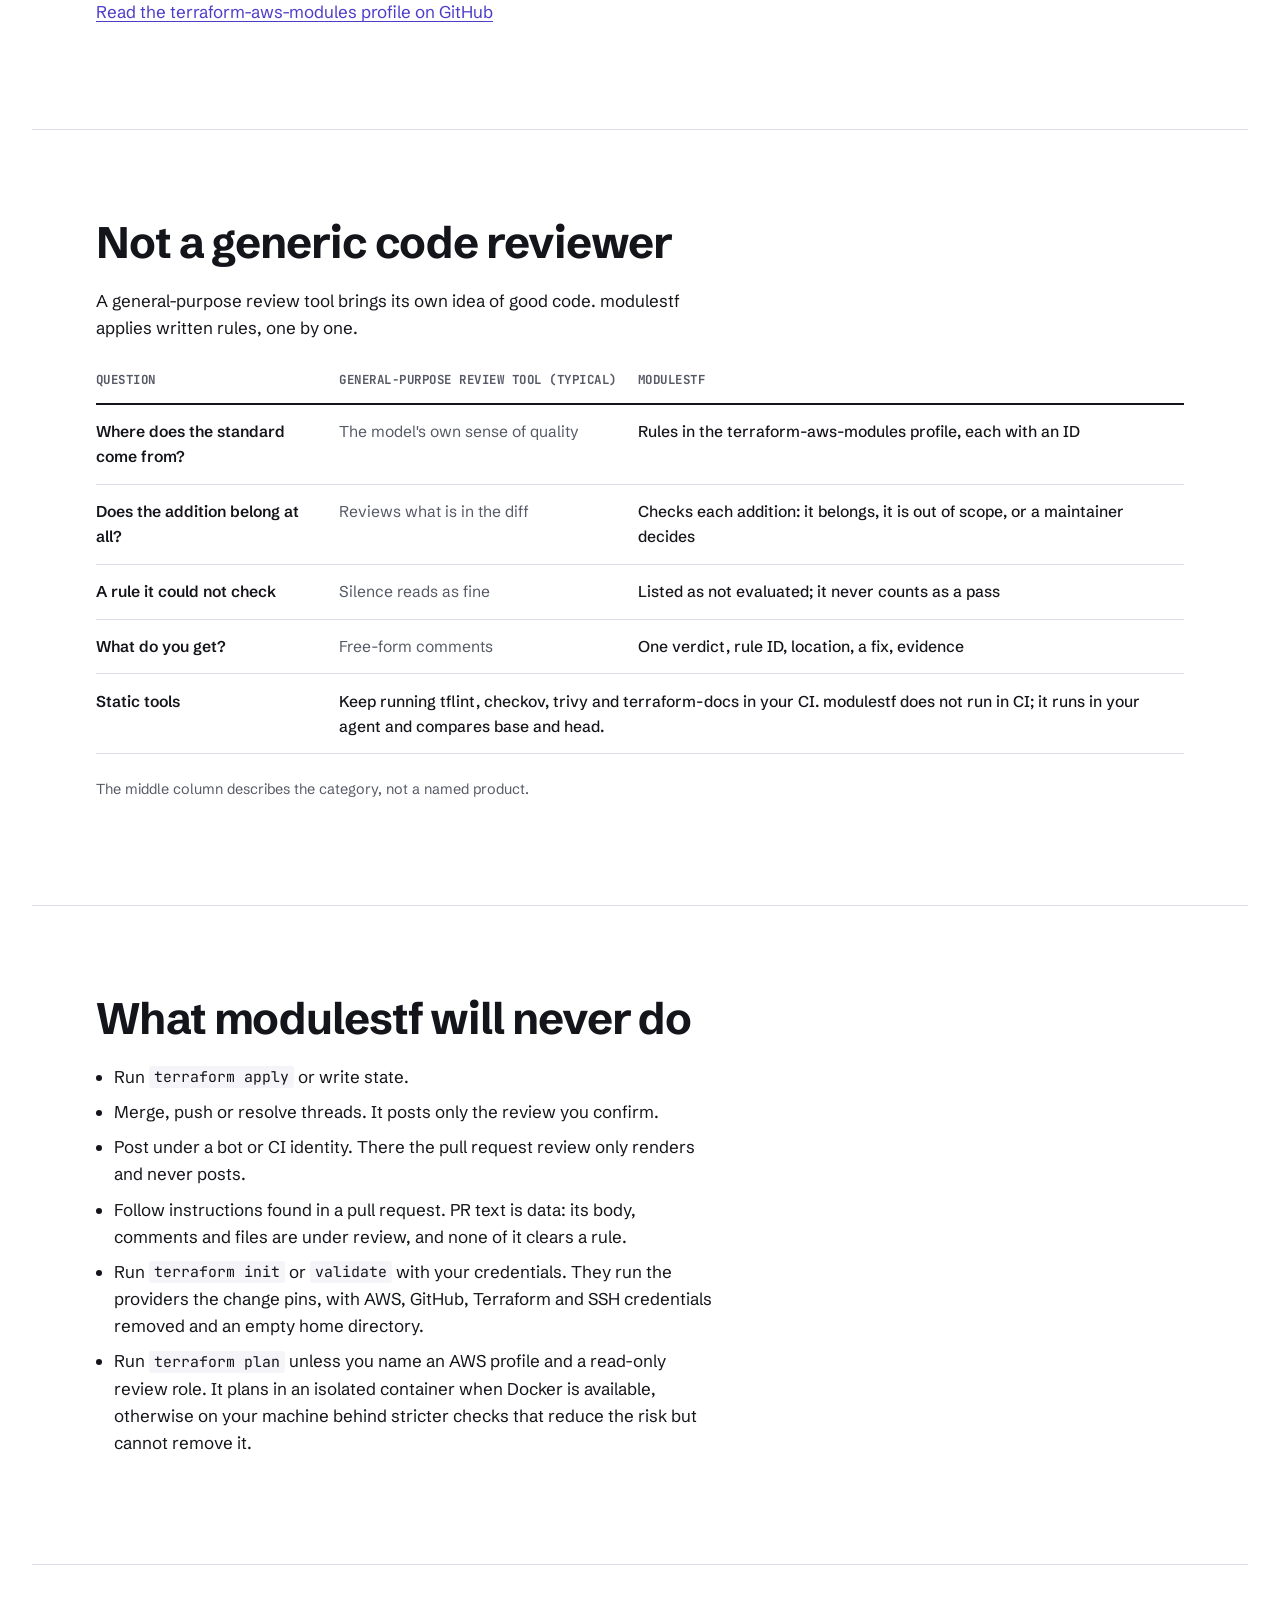
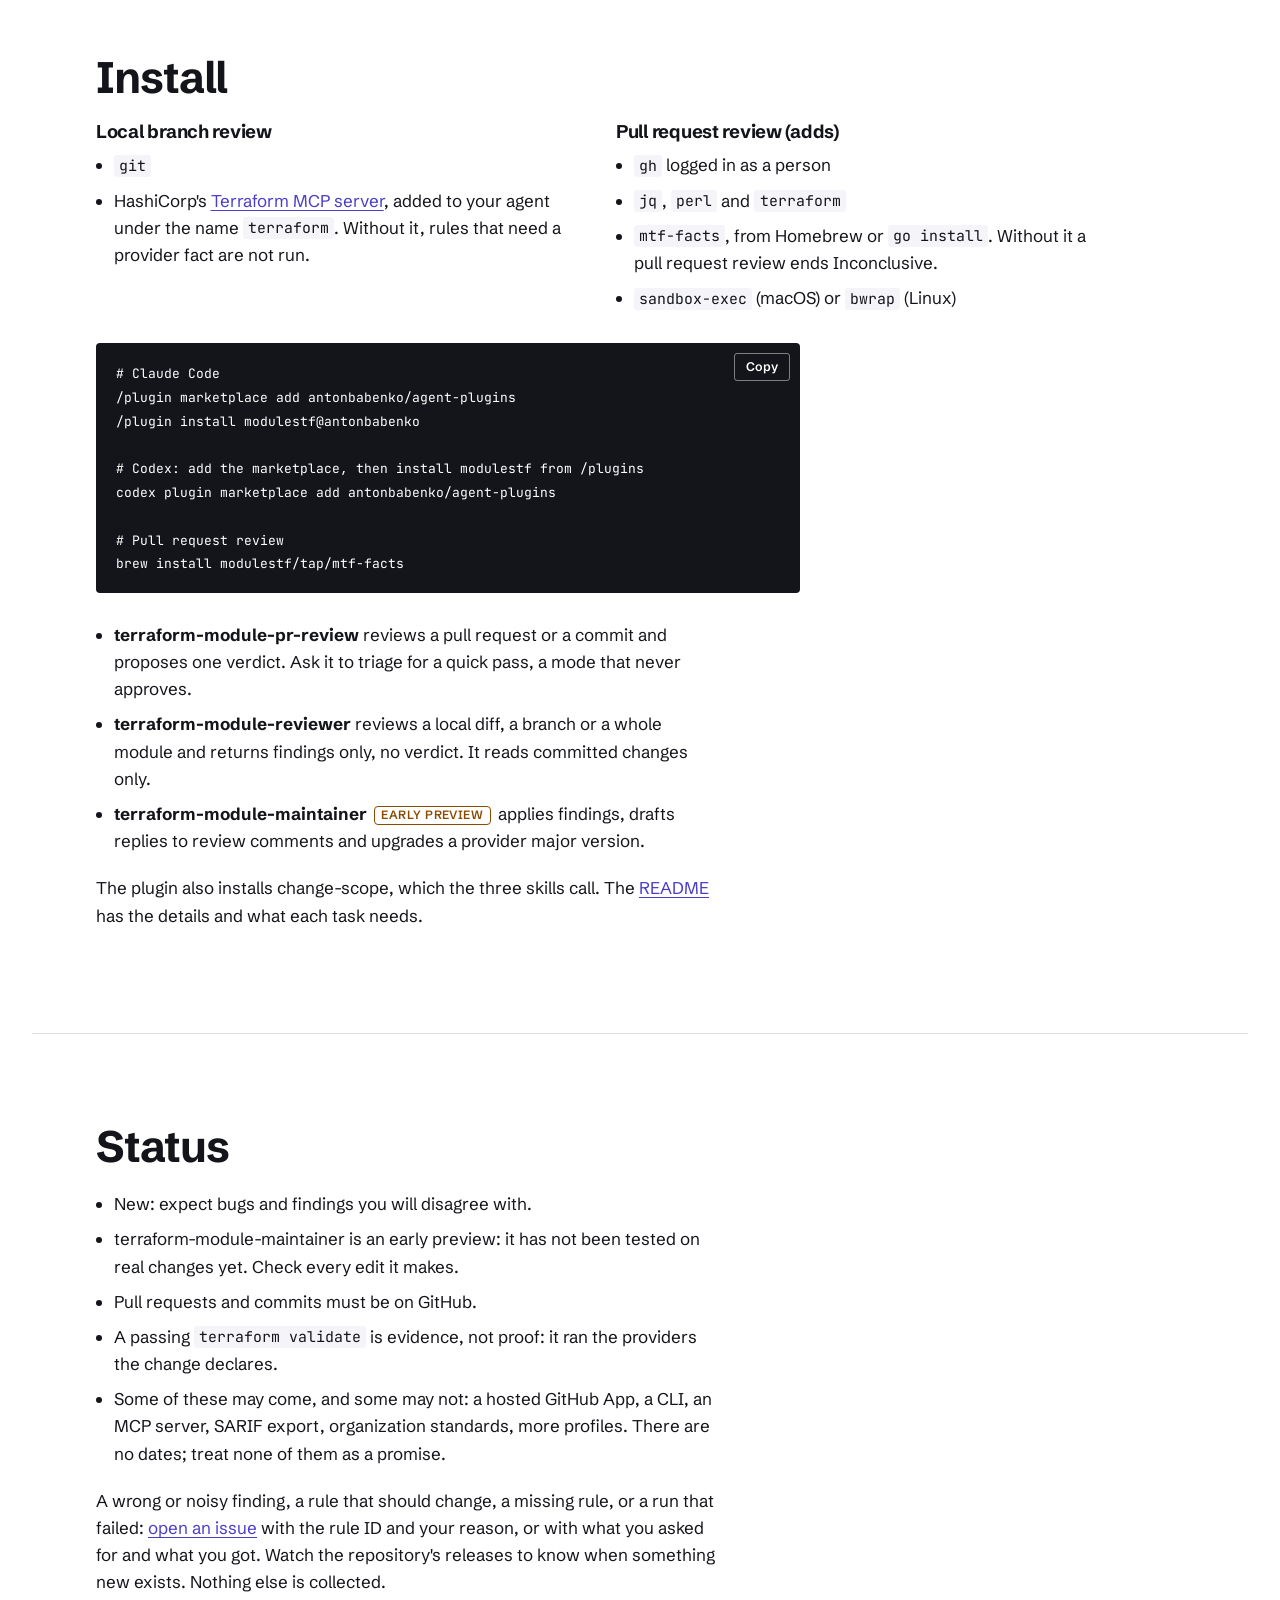
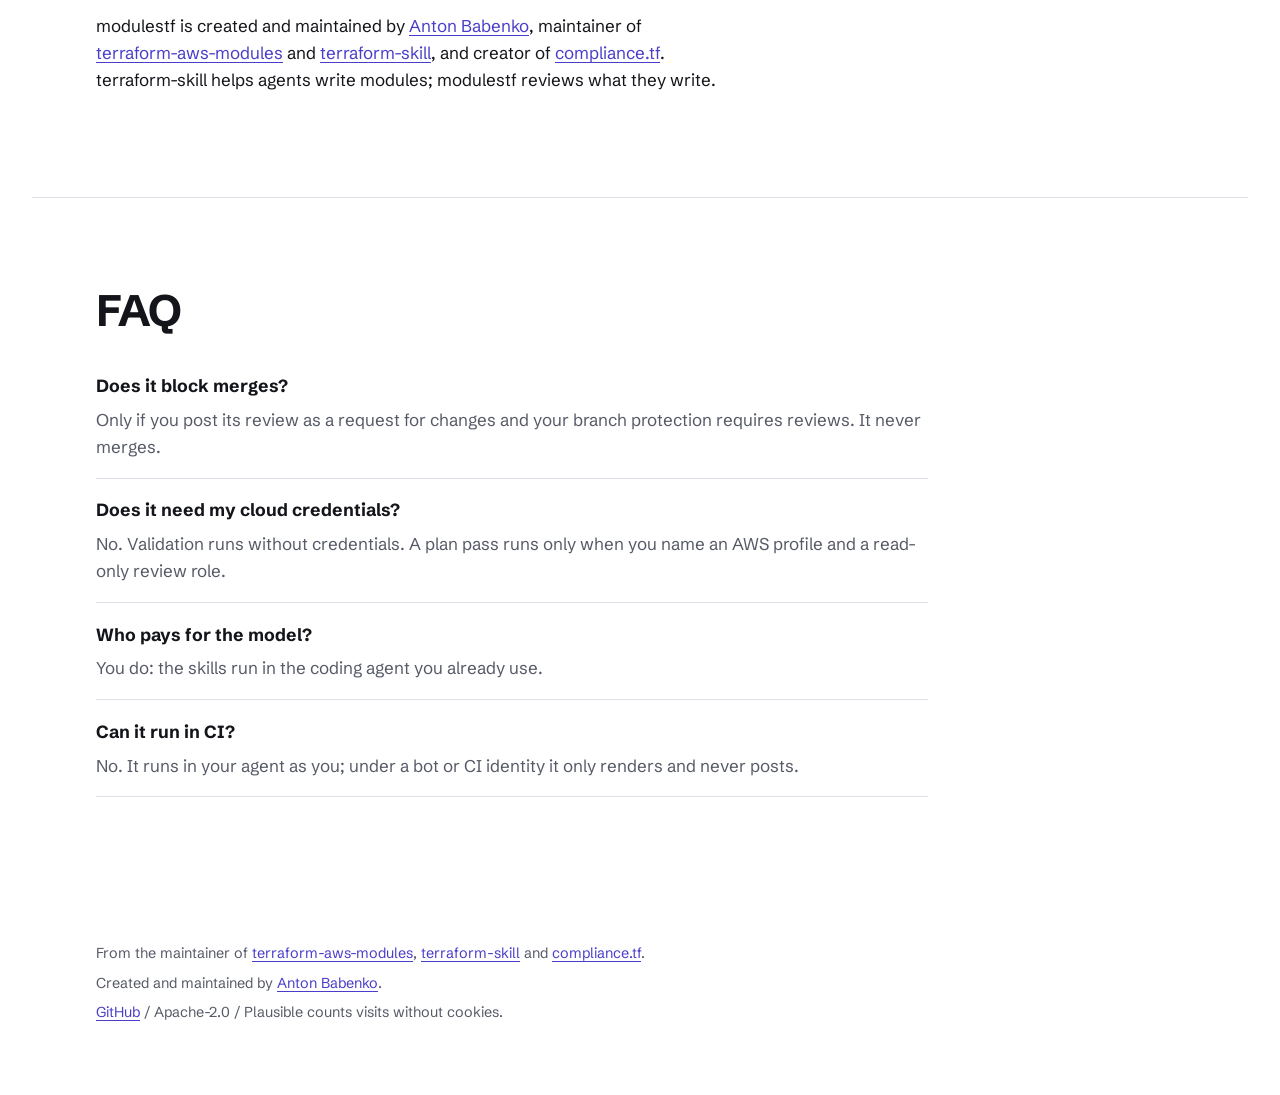
==== commit 7d0c6ec6: "docs: mark terraform-module-maintainer as an early preview" ====
--- a/index.html
+++ b/index.html
@@ -273,7 +273,7 @@
 <ul class="plain skills">
 <li><b>terraform-module-pr-review</b> reviews a pull request or a commit and proposes one verdict. Ask it to triage for a quick pass, a mode that never approves.</li>
 <li><b>terraform-module-reviewer</b> reviews a local diff, a branch or a whole module and returns findings only, no verdict. It reads committed changes only.</li>
-<li><b>terraform-module-maintainer</b> applies findings, drafts replies to review comments and upgrades a provider major version.</li>
+<li><b>terraform-module-maintainer</b> <span class="flag">Early preview</span> applies findings, drafts replies to review comments and upgrades a provider major version.</li>
 </ul>
 <p class="wide">The plugin also installs change-scope, which the three skills call. The <a href="https://github.com/modulestf/modulestf#quick-start">README</a> has the details and what each task needs.</p>
 </section>
@@ -282,6 +282,7 @@
 <h2 id="status-h">Status</h2>
 <ul class="plain">
 <li>New: expect bugs and findings you will disagree with.</li>
+<li>terraform-module-maintainer is an early preview: it has not been tested on real changes yet. Check every edit it makes.</li>
 <li>Pull requests and commits must be on GitHub.</li>
 <li>A passing <code>terraform validate</code> is evidence, not proof: it ran the providers the change declares.</li>
 <li>Some of these may come, and some may not: a hosted GitHub App, a CLI, an MCP server, SARIF export, organization standards, more profiles. There are no dates; treat none of them as a promise.</li>
--- a/styles.css
+++ b/styles.css
@@ -160,6 +160,7 @@
 .band h3{font-size:1.15rem;letter-spacing:-.015em;margin:0 0 .6rem}
 .req{display:grid;grid-template-columns:repeat(auto-fit,minmax(16rem,1fr));gap:.5rem 3rem;max-width:62rem;margin-bottom:.75rem}
 .plain.skills{margin-top:1.75rem}
+.flag{display:inline-block;font:600 .75rem/1.4 var(--sans);letter-spacing:.04em;text-transform:uppercase;color:var(--warn);border:1px solid currentColor;border-radius:.25rem;padding:0 .4rem;margin:0 .2rem;vertical-align:.1em}
 .plain{margin:0 0 1.25rem;padding-left:1.1rem;max-width:62ch}.plain li{margin-bottom:.5rem}
 .tablewrap{overflow-x:auto;margin-bottom:1.5rem}
 .cmp{width:100%;border-collapse:collapse;font-size:.98rem}
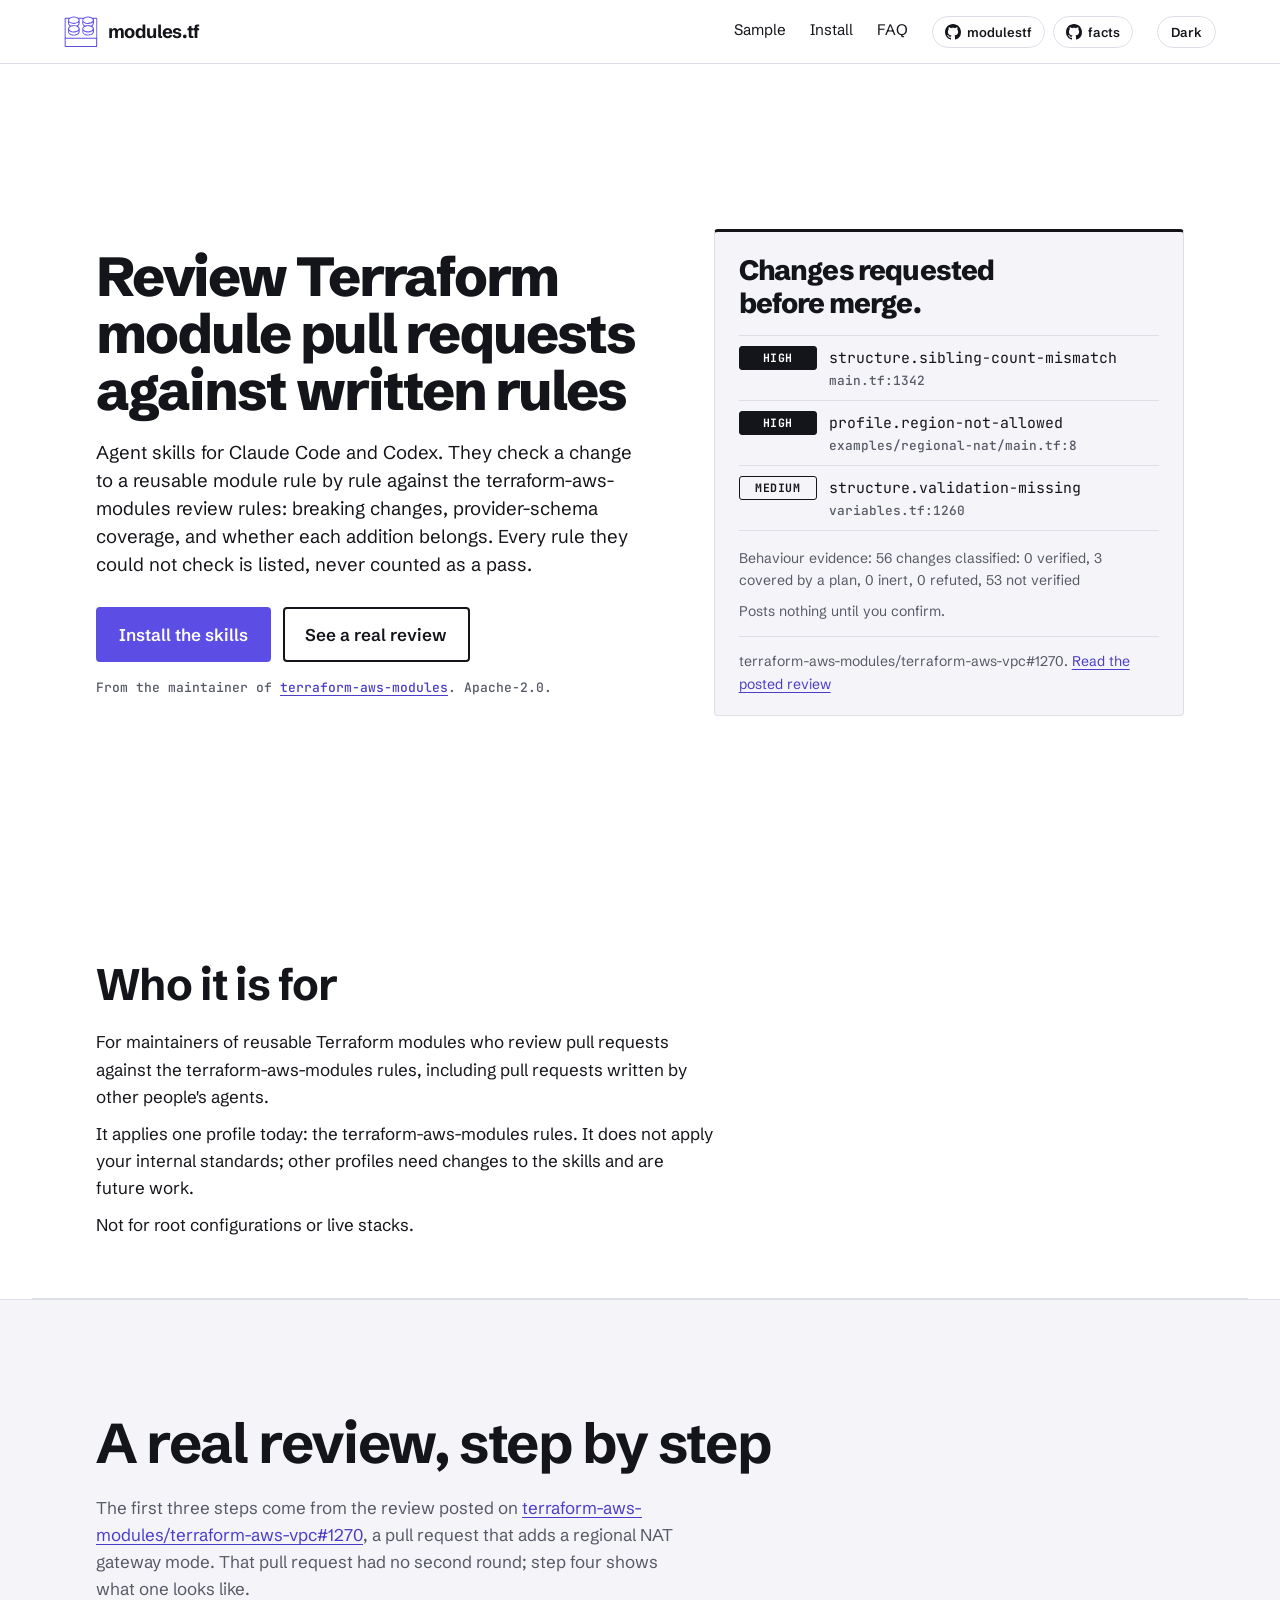
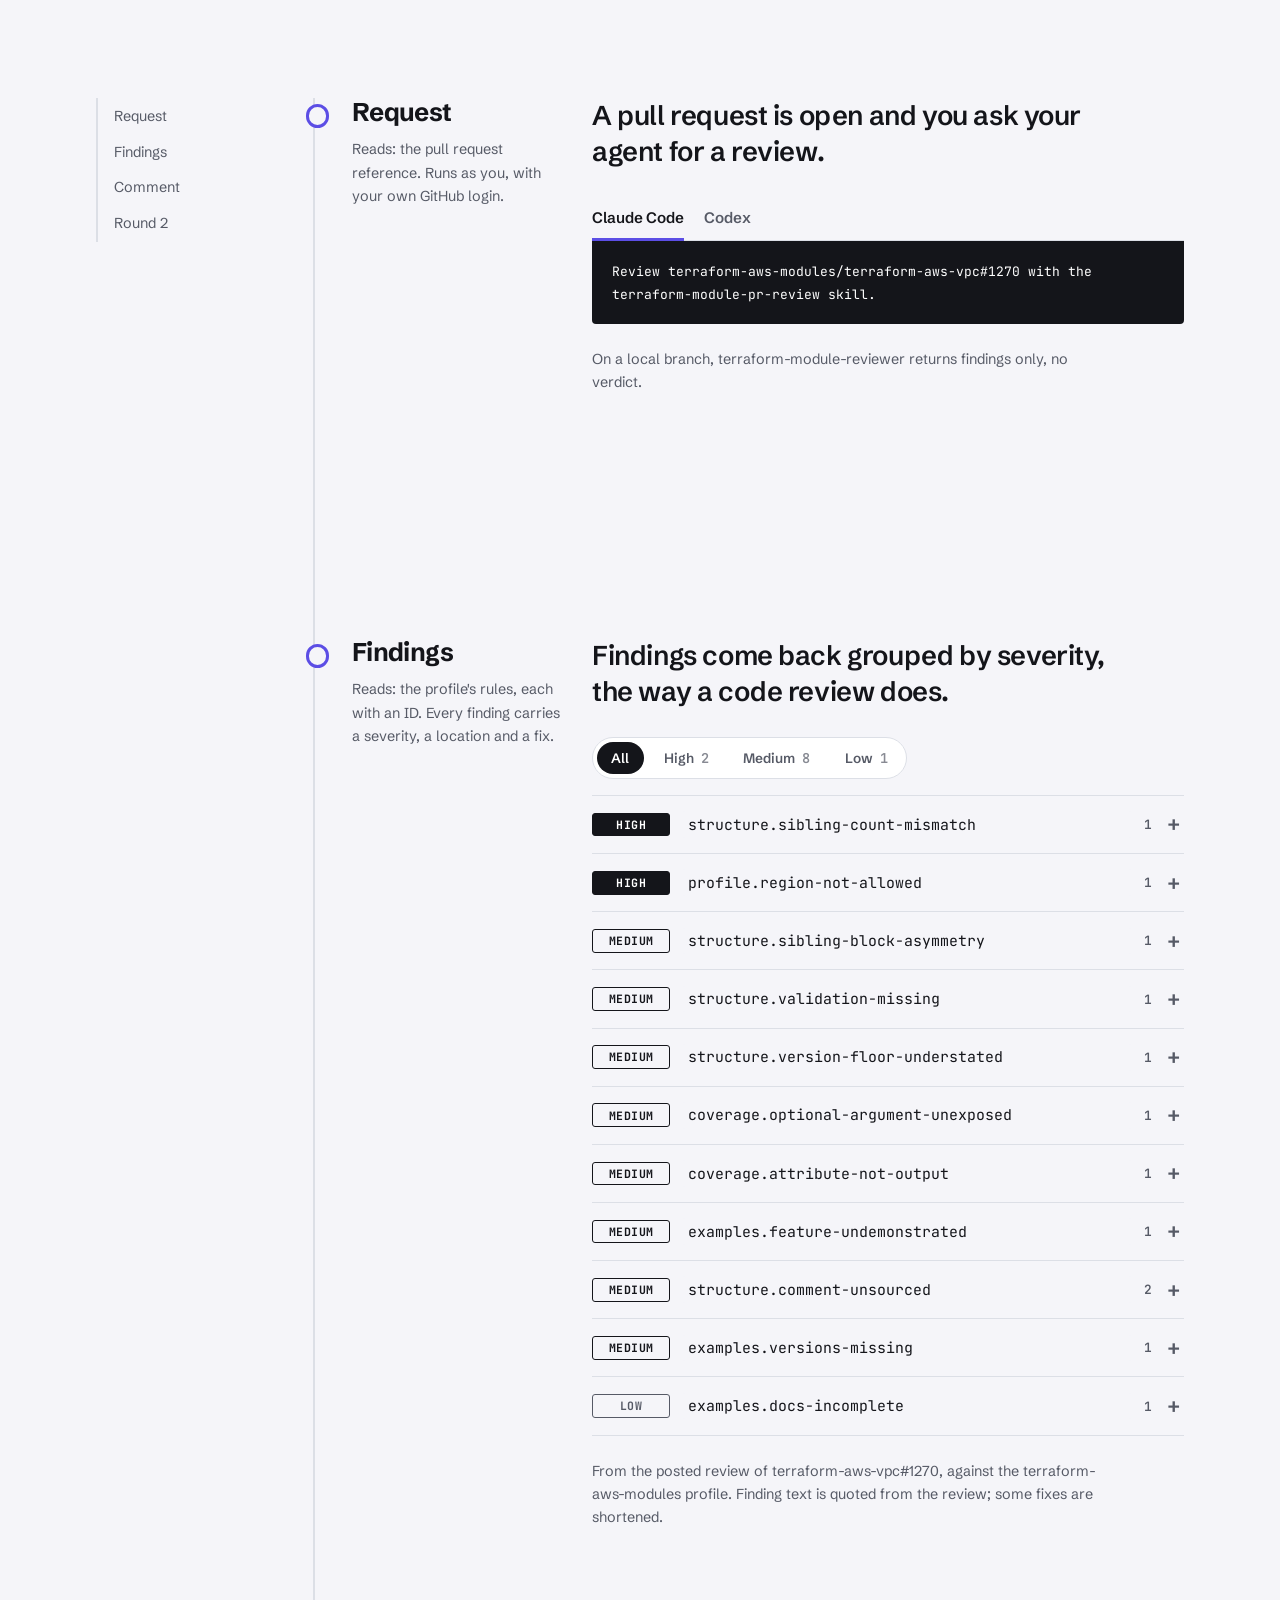
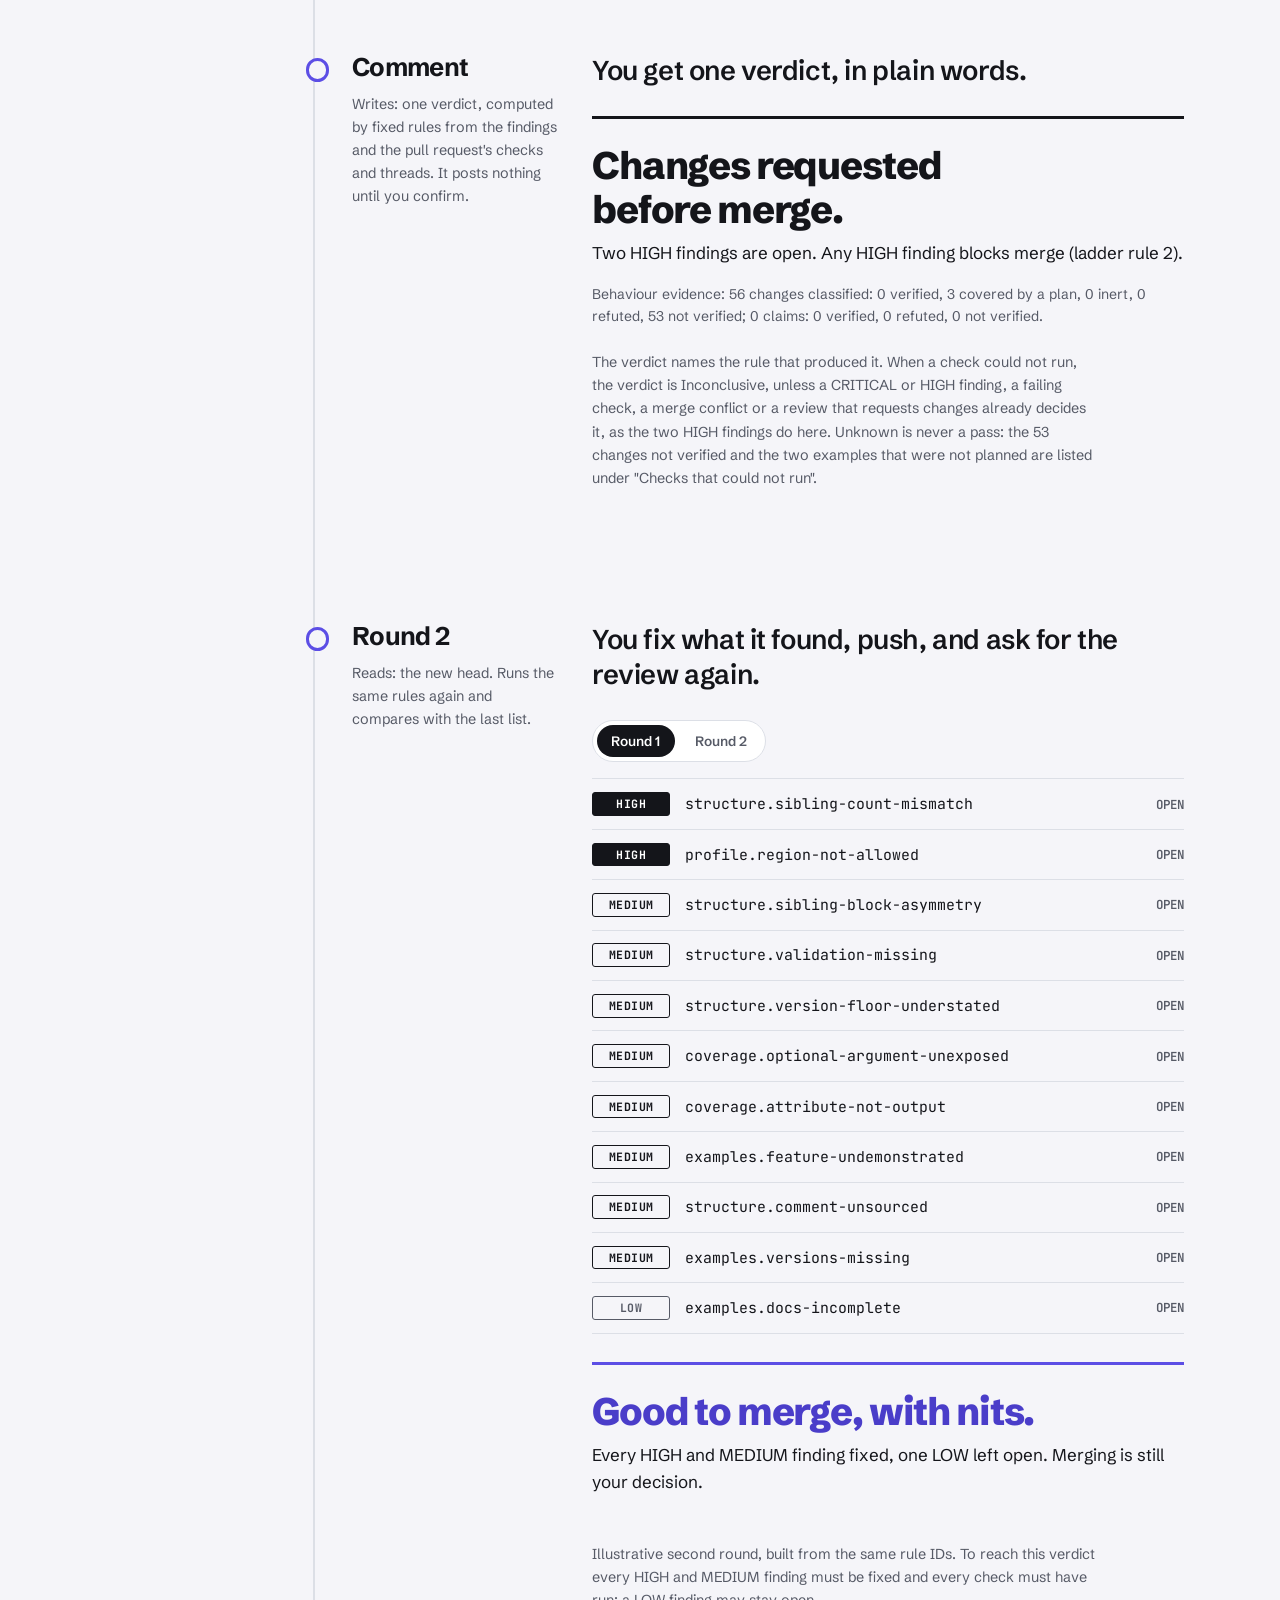
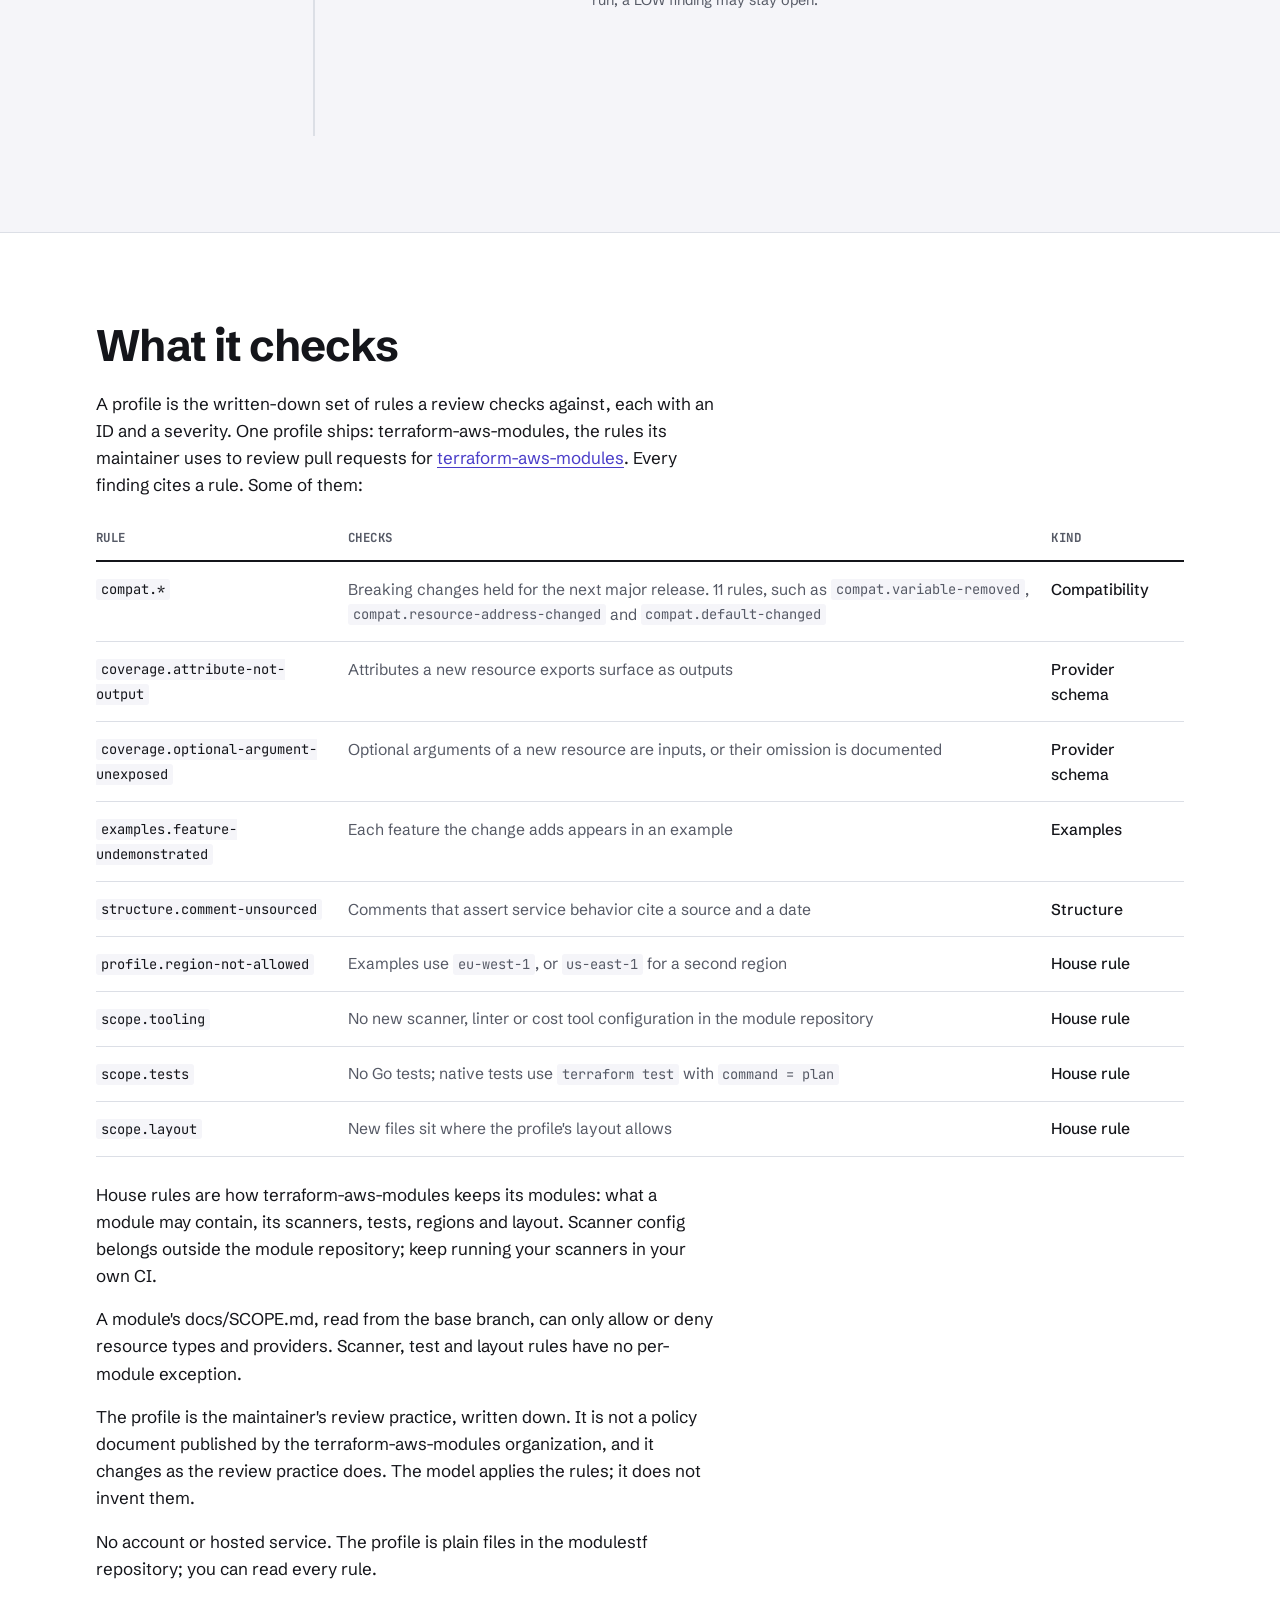
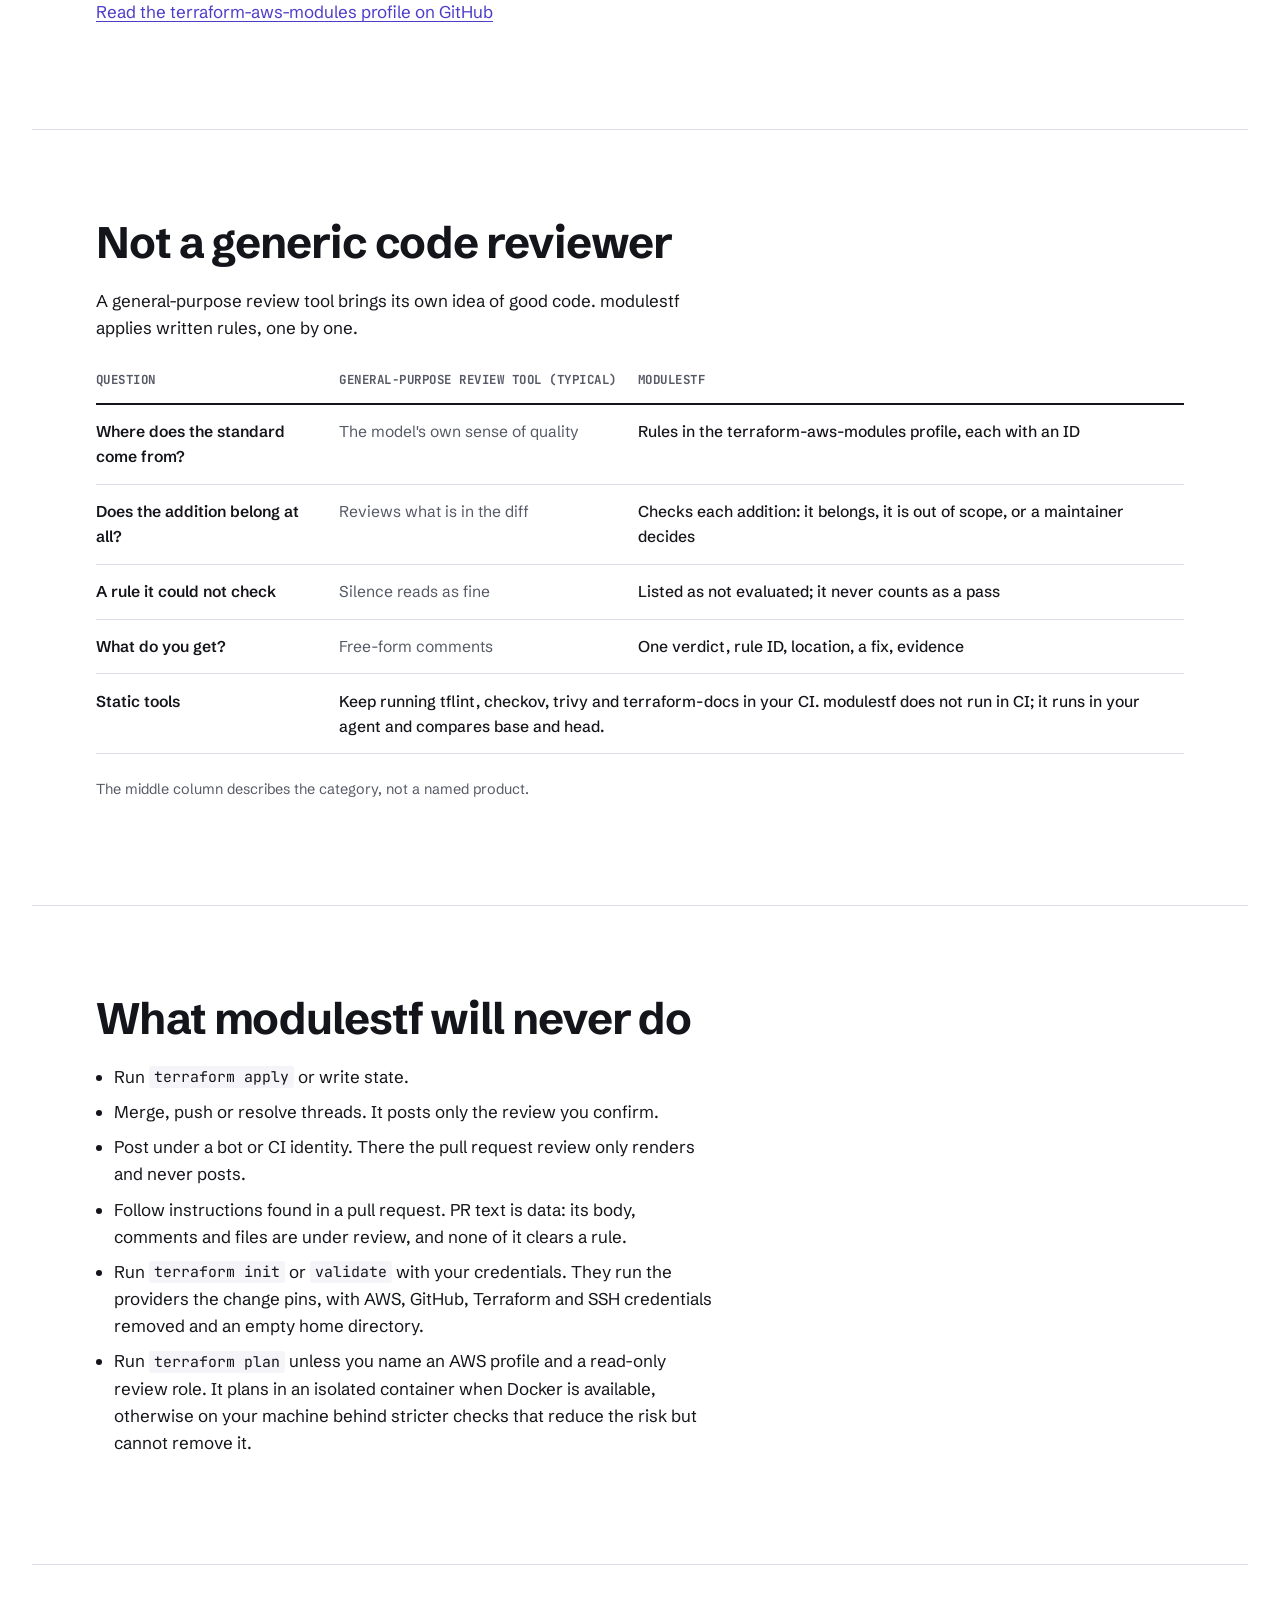
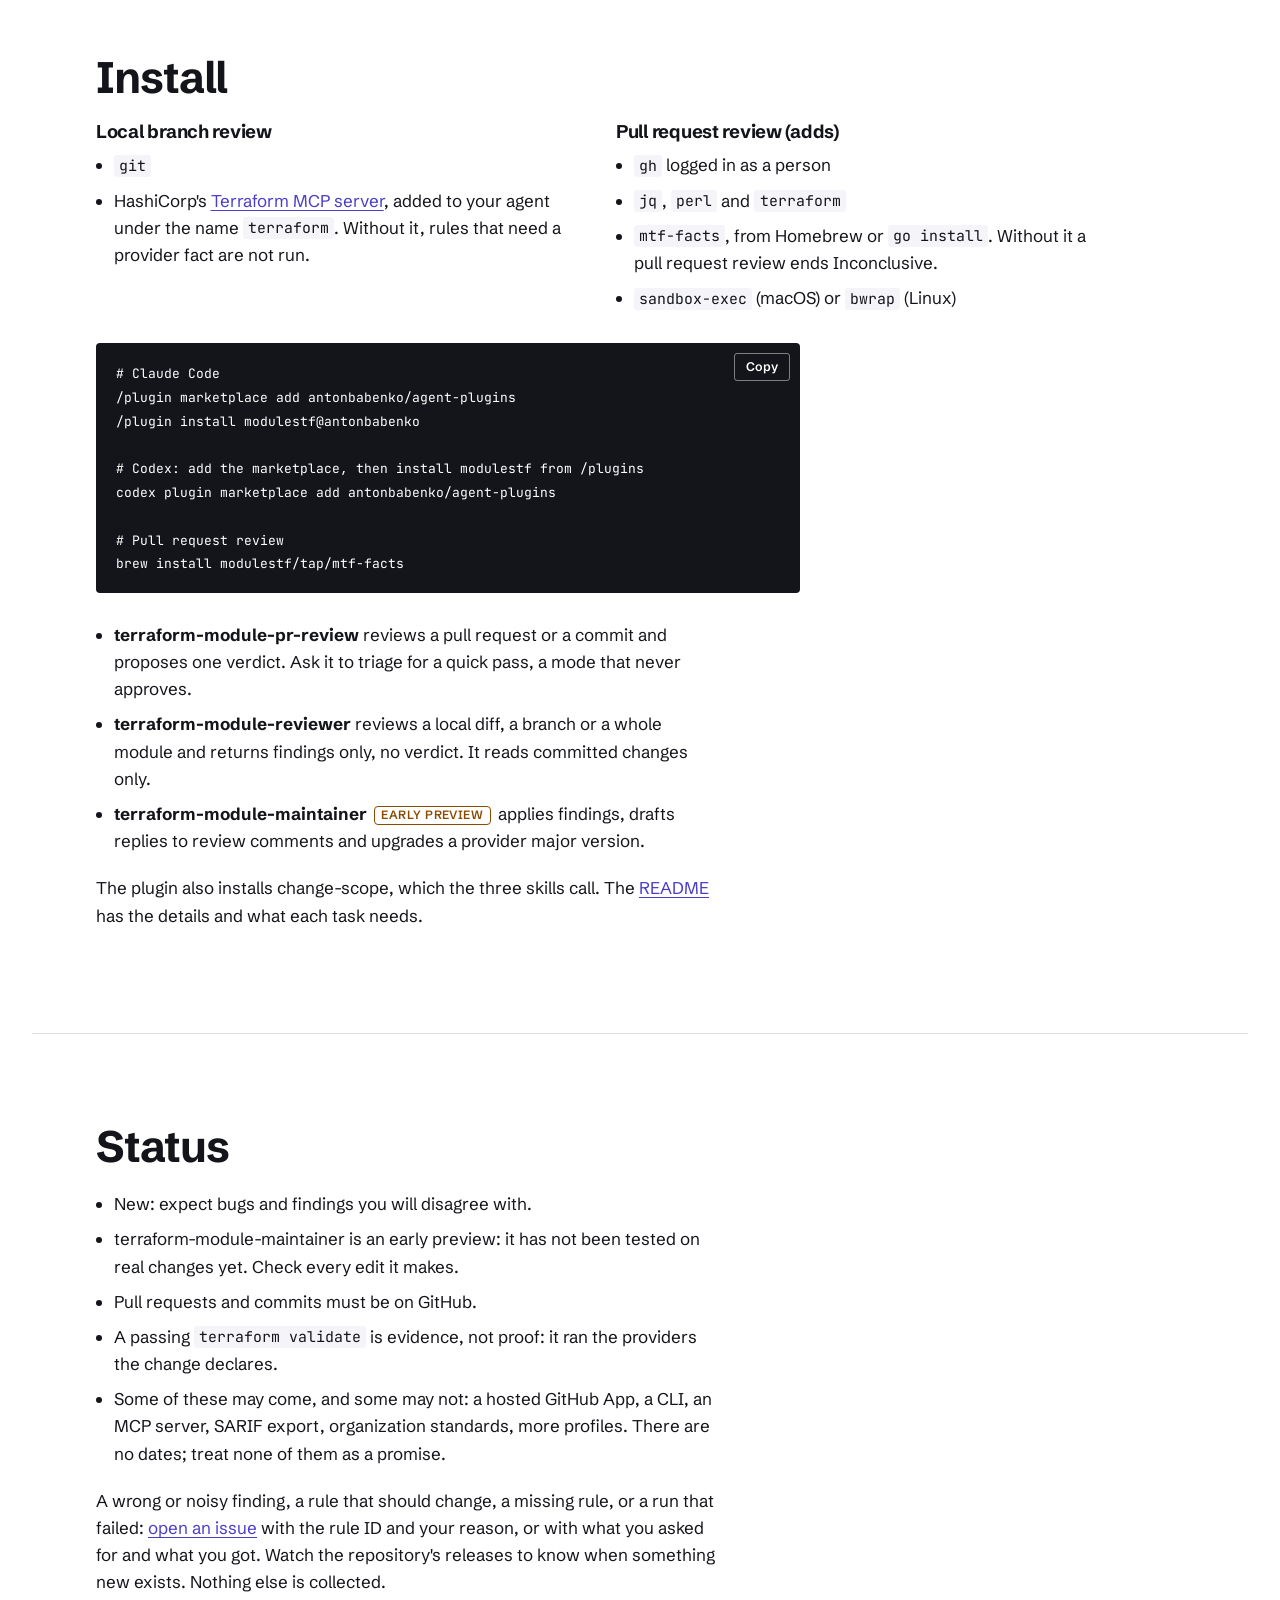
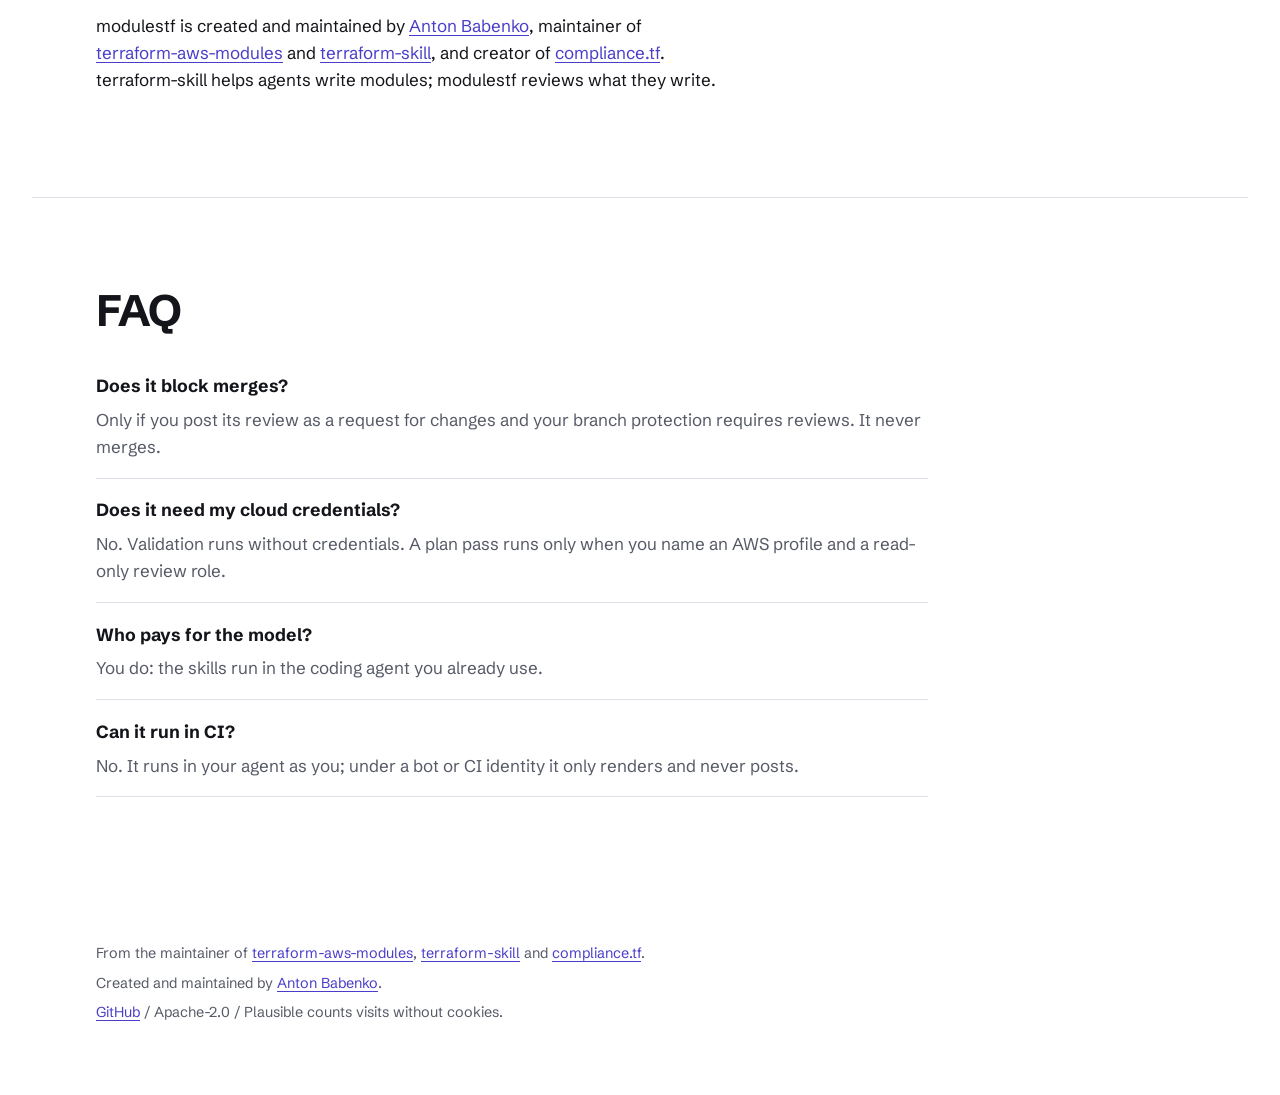
==== commit ee953590: "feat: add GitHub links with star counts to the header" ====
--- a/index.html
+++ b/index.html
@@ -28,6 +28,10 @@
 <a href="#run">Install</a>
 <a href="#faq">FAQ</a>
 </nav>
+<div class="repos">
+<a class="repo" href="https://github.com/modulestf/modulestf" data-stars="modulestf/modulestf" aria-label="modulestf/modulestf on GitHub"><svg viewBox="0 0 16 16" width="16" height="16" aria-hidden="true"><path d="M8 0C3.58 0 0 3.58 0 8c0 3.54 2.29 6.53 5.47 7.59.4.07.55-.17.55-.38 0-.19-.01-.82-.01-1.49-2.01.37-2.53-.49-2.69-.94-.09-.23-.48-.94-.82-1.13-.28-.15-.68-.52-.01-.53.63-.01 1.08.58 1.23.82.72 1.21 1.87.87 2.33.66.07-.52.28-.87.51-1.07-1.78-.2-3.64-.89-3.64-3.95 0-.87.31-1.59.82-2.15-.08-.2-.36-1.02.08-2.12 0 0 .67-.21 2.2.82.64-.18 1.32-.27 2-.27.68 0 1.36.09 2 .27 1.53-1.04 2.2-.82 2.2-.82.44 1.1.16 1.92.08 2.12.51.56.82 1.27.82 2.15 0 3.07-1.87 3.75-3.65 3.95.29.25.54.73.54 1.48 0 1.07-.01 1.93-.01 2.2 0 .21.15.46.55.38A8.013 8.013 0 0016 8c0-4.42-3.58-8-8-8z"/></svg><span class="name">modulestf</span><span class="stars" hidden><svg viewBox="0 0 16 16" width="13" height="13" aria-hidden="true"><path d="M8 .25a.75.75 0 01.67.42l1.88 3.81 4.2.61a.75.75 0 01.42 1.28l-3.04 2.96.72 4.19a.75.75 0 01-1.09.79L8 12.33l-3.76 1.98a.75.75 0 01-1.09-.79l.72-4.19L.83 6.37a.75.75 0 01.42-1.28l4.2-.61L7.33.67A.75.75 0 018 .25z"/></svg><span data-count></span></span></a>
+<a class="repo" href="https://github.com/modulestf/facts" data-stars="modulestf/facts" aria-label="modulestf/facts on GitHub"><svg viewBox="0 0 16 16" width="16" height="16" aria-hidden="true"><path d="M8 0C3.58 0 0 3.58 0 8c0 3.54 2.29 6.53 5.47 7.59.4.07.55-.17.55-.38 0-.19-.01-.82-.01-1.49-2.01.37-2.53-.49-2.69-.94-.09-.23-.48-.94-.82-1.13-.28-.15-.68-.52-.01-.53.63-.01 1.08.58 1.23.82.72 1.21 1.87.87 2.33.66.07-.52.28-.87.51-1.07-1.78-.2-3.64-.89-3.64-3.95 0-.87.31-1.59.82-2.15-.08-.2-.36-1.02.08-2.12 0 0 .67-.21 2.2.82.64-.18 1.32-.27 2-.27.68 0 1.36.09 2 .27 1.53-1.04 2.2-.82 2.2-.82.44 1.1.16 1.92.08 2.12.51.56.82 1.27.82 2.15 0 3.07-1.87 3.75-3.65 3.95.29.25.54.73.54 1.48 0 1.07-.01 1.93-.01 2.2 0 .21.15.46.55.38A8.013 8.013 0 0016 8c0-4.42-3.58-8-8-8z"/></svg><span class="name">facts</span><span class="stars" hidden><svg viewBox="0 0 16 16" width="13" height="13" aria-hidden="true"><path d="M8 .25a.75.75 0 01.67.42l1.88 3.81 4.2.61a.75.75 0 01.42 1.28l-3.04 2.96.72 4.19a.75.75 0 01-1.09.79L8 12.33l-3.76 1.98a.75.75 0 01-1.09-.79l.72-4.19L.83 6.37a.75.75 0 01.42-1.28l4.2-.61L7.33.67A.75.75 0 018 .25z"/></svg><span data-count></span></span></a>
+</div>
 <button type="button" class="theme" data-theme-toggle aria-label="Switch color theme" hidden></button>
 </header>
 
--- a/styles.css
+++ b/styles.css
@@ -36,6 +36,12 @@
 .top nav a:hover,.top nav a[aria-current]{border-bottom-color:var(--accent)}
 .theme{font:600 .8125rem var(--sans);background:none;color:var(--ink);border:1px solid var(--rule);border-radius:999px;padding:.35rem .8rem;cursor:pointer;min-height:2rem}
 .theme:hover{border-color:var(--accent)}
+.repos{display:flex;gap:.5rem}
+.repo{display:inline-flex;align-items:center;gap:.4rem;min-height:2rem;padding:.3rem .75rem;border:1px solid var(--rule);border-radius:999px;color:var(--ink);text-decoration:none;font:600 .8125rem var(--sans);white-space:nowrap}
+.repo:hover{border-color:var(--accent)}
+.repo svg{fill:currentColor;flex:none}
+.repo .stars{display:inline-flex;align-items:center;gap:.25rem;padding-left:.5rem;border-left:1px solid var(--rule);color:var(--muted);font-variant-numeric:tabular-nums}
+.repo .stars[hidden]{display:none}
 
 /* hero */
 .hero{display:grid;grid-template-columns:minmax(0,1.15fr) minmax(0,1fr);gap:clamp(2rem,6vw,6rem);align-items:center;max-width:var(--max);margin:0 auto;padding:clamp(2.5rem,6vw,5rem) var(--gut) clamp(3.5rem,8vw,6rem);min-height:calc(100svh - 4rem)}
@@ -185,6 +191,10 @@
   .spine{left:.35rem}
   .hero .verdict{justify-self:start}
 }
+@media (max-width:52rem){
+  .repo .name{display:none}
+  .repo{padding-inline:.6rem}
+}
 @media (max-width:40rem){
   .rules thead{position:absolute;width:1px;height:1px;overflow:hidden;clip-path:inset(50%)}
   .rules tr{display:block;padding:.8rem 0;border-bottom:1px solid var(--rule)}
@@ -192,7 +202,7 @@
   .rules td:nth-child(3){font:600 .72rem var(--mono);letter-spacing:.04em;text-transform:uppercase;color:var(--muted)}
 }
 @media (max-width:30rem){
-  html{scroll-padding-top:7rem}
+  html{scroll-padding-top:9rem}
   .top{flex-wrap:wrap;gap:0 .75rem}
   .top nav{order:3;flex-basis:100%;gap:1.5rem}
   .actions .btn{flex:1;text-align:center;white-space:nowrap;padding-inline:.9rem}
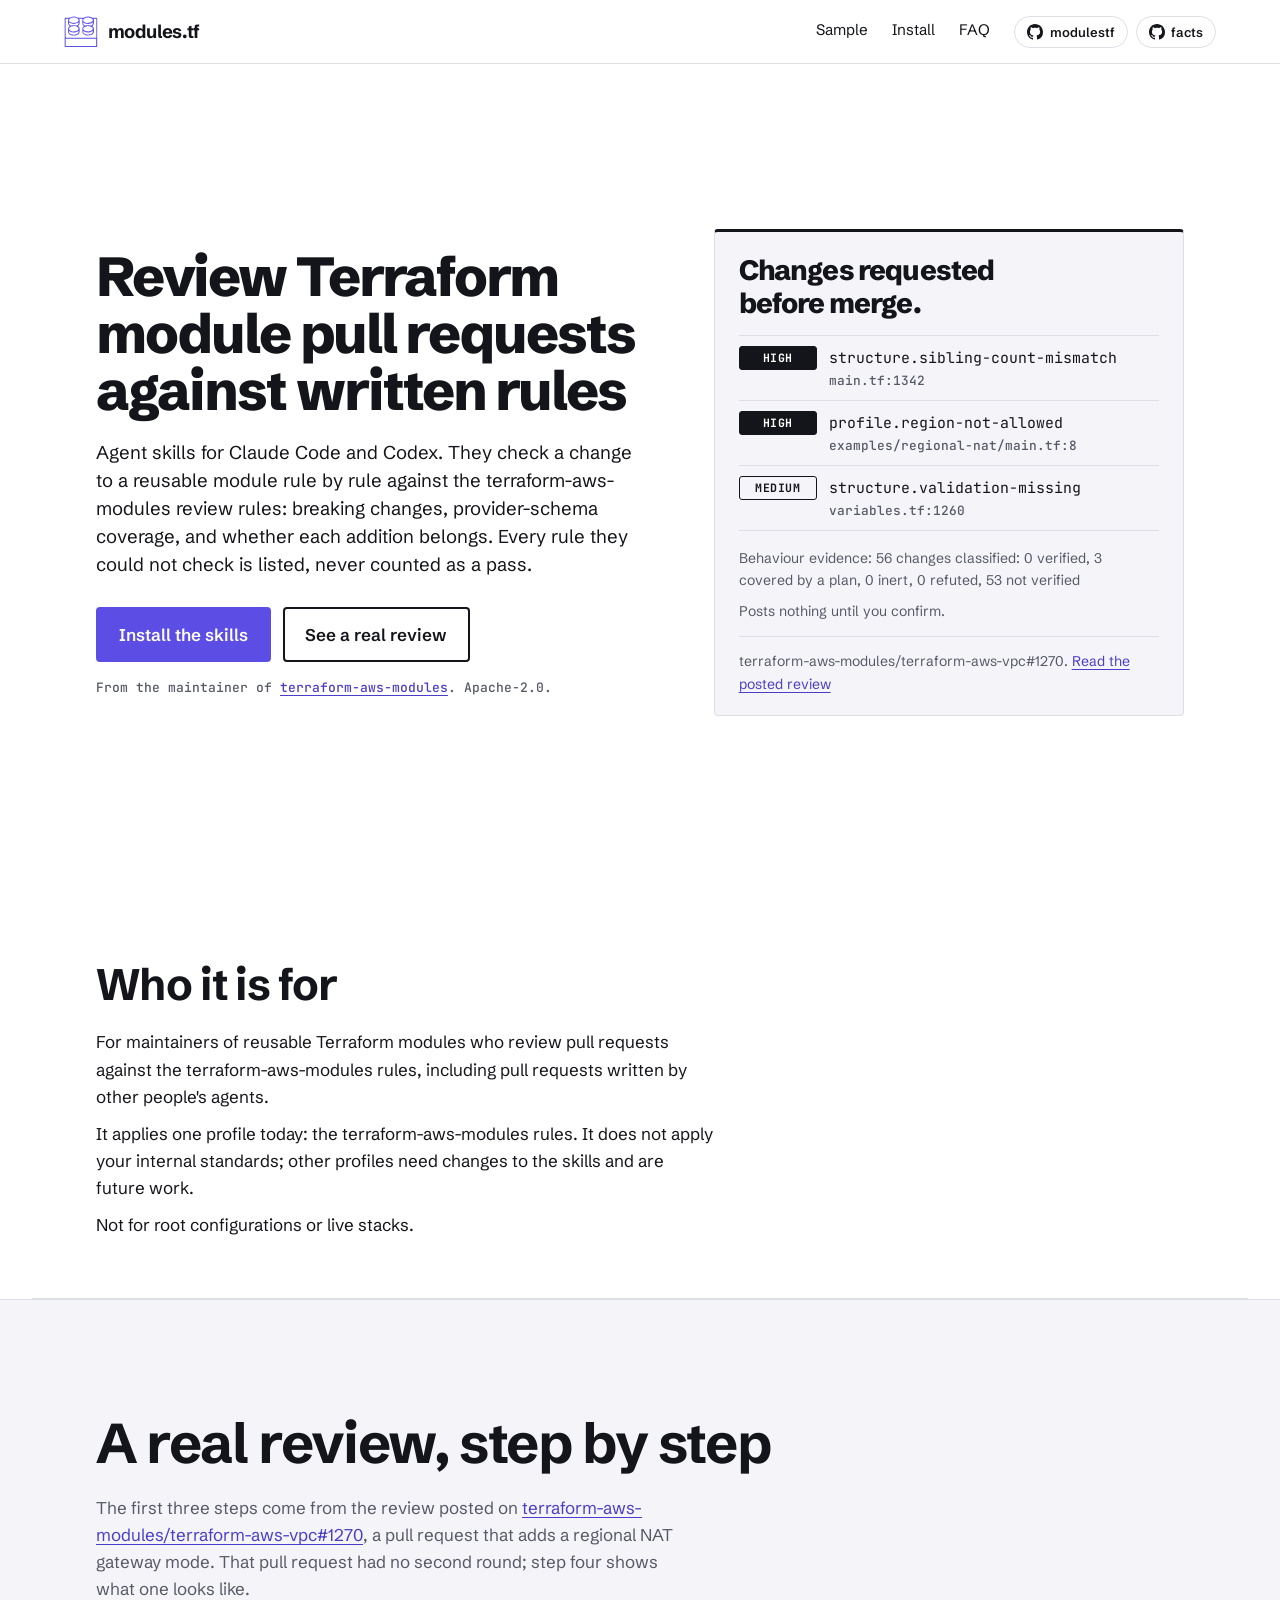
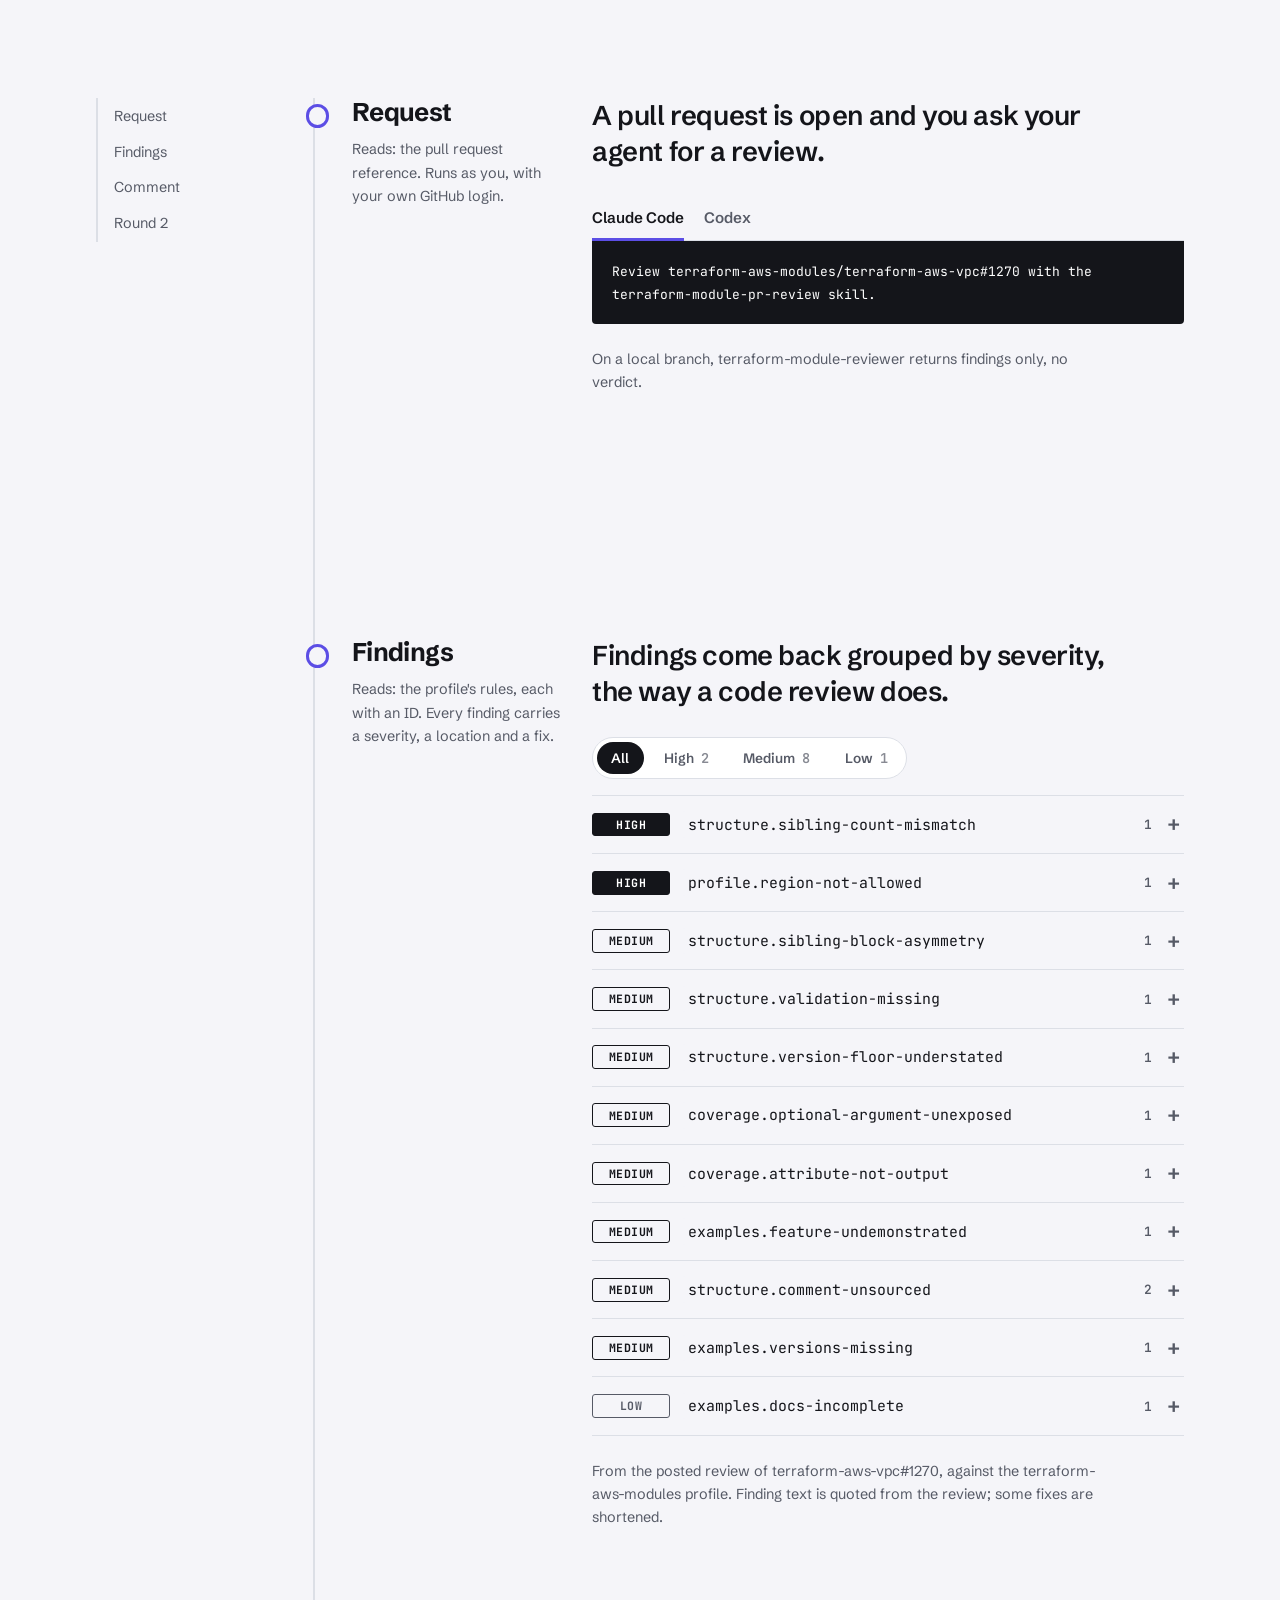
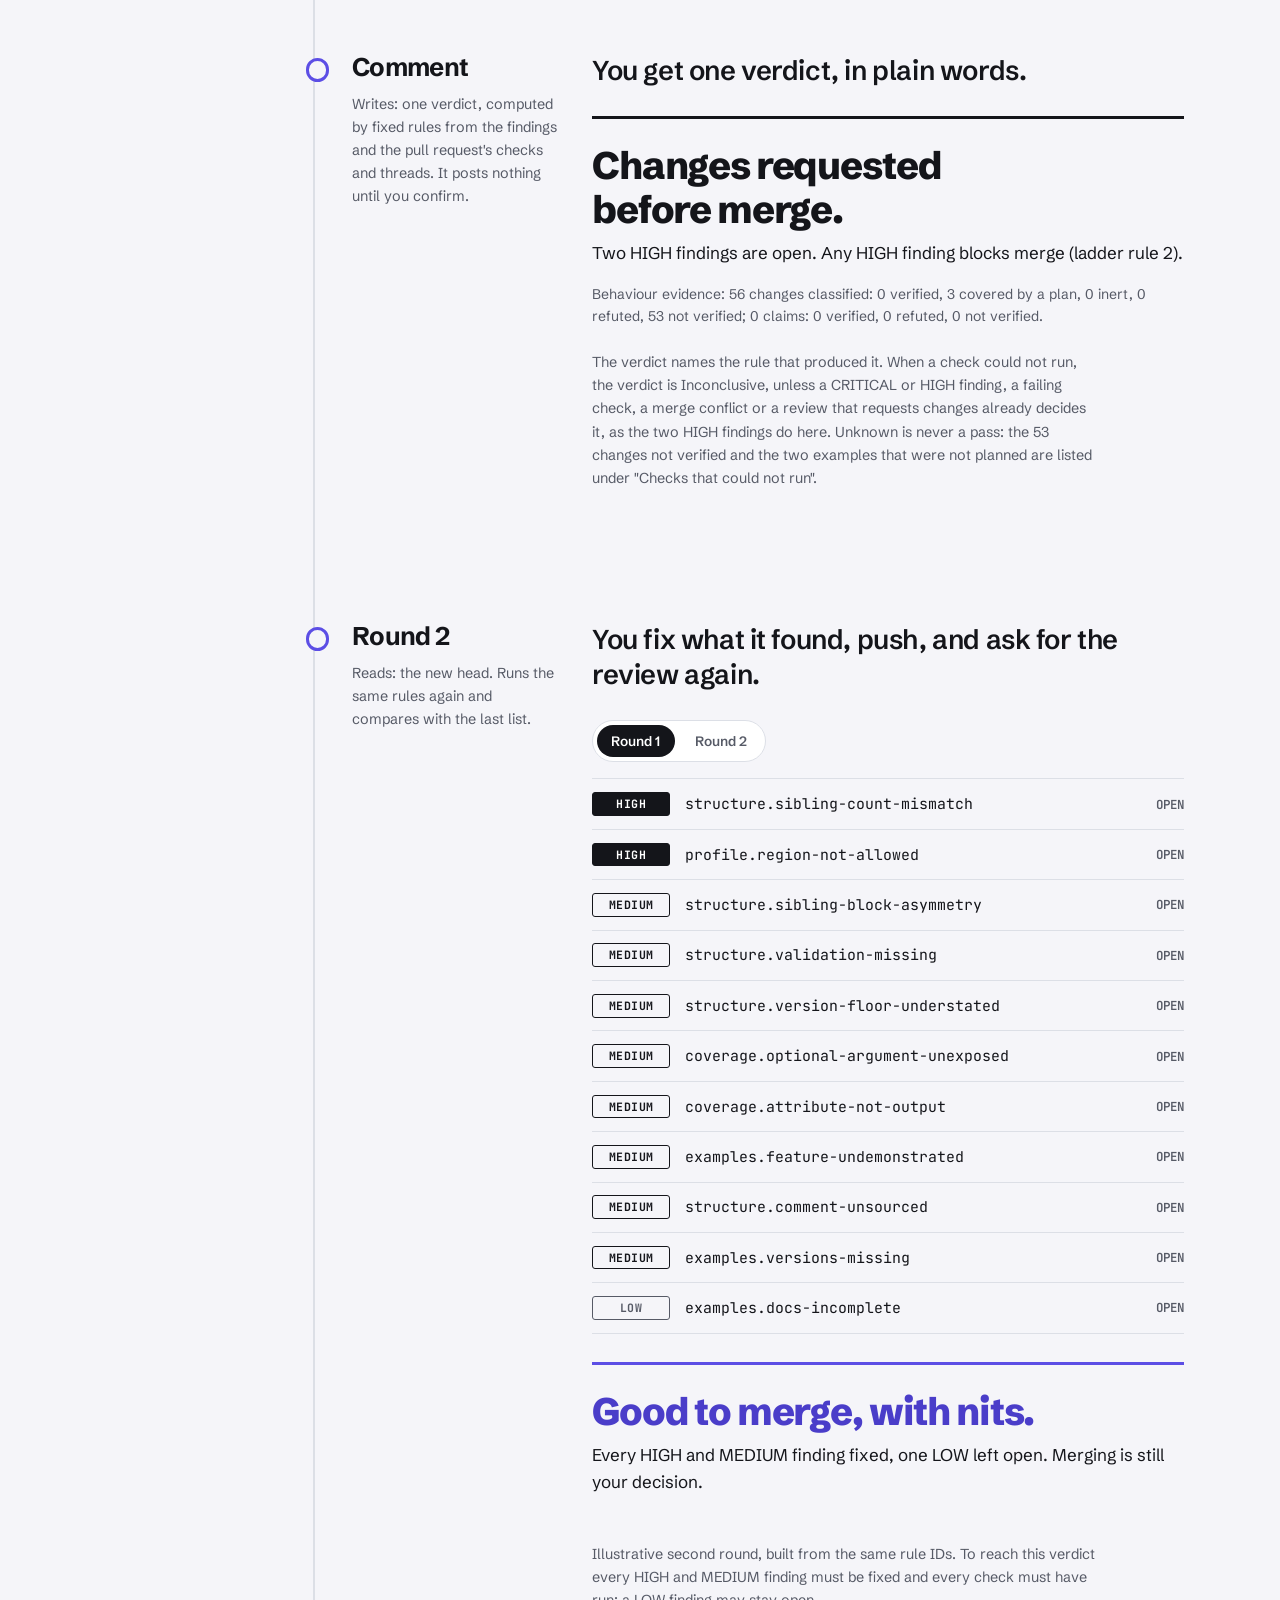
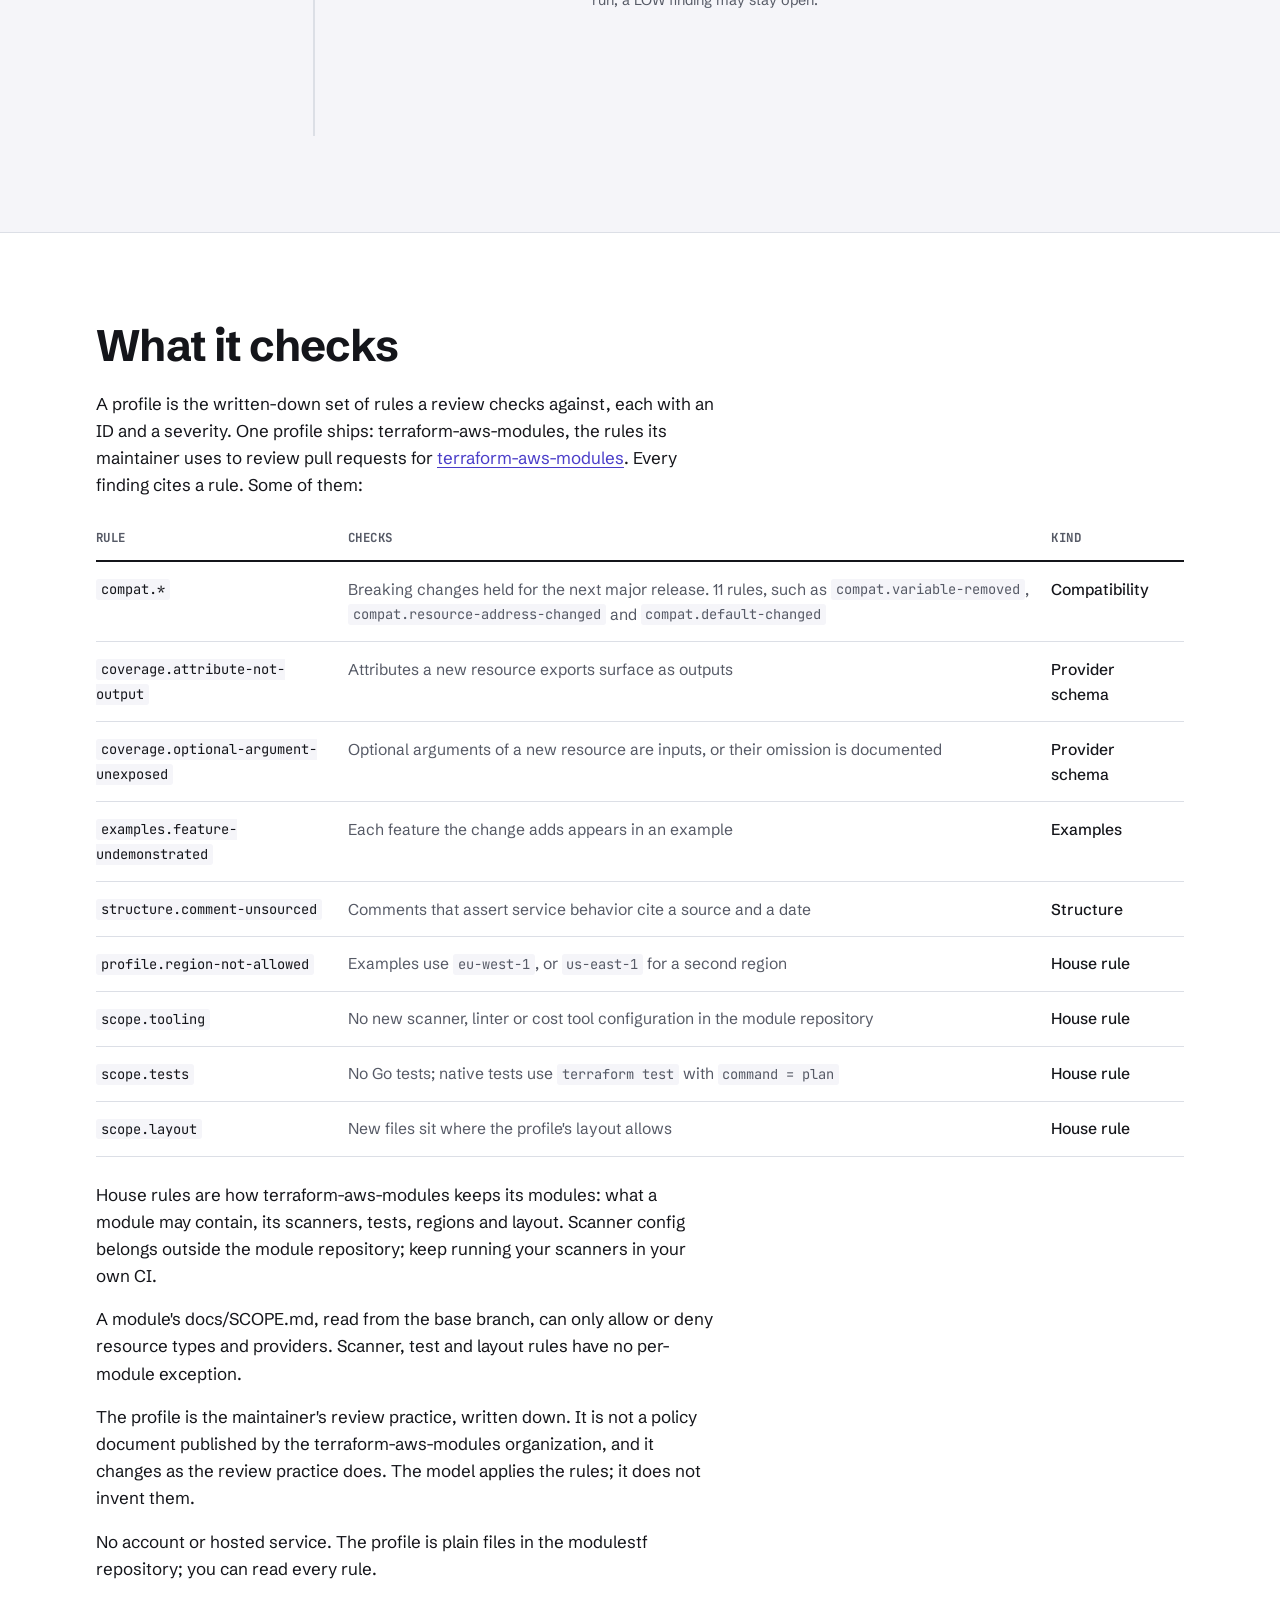
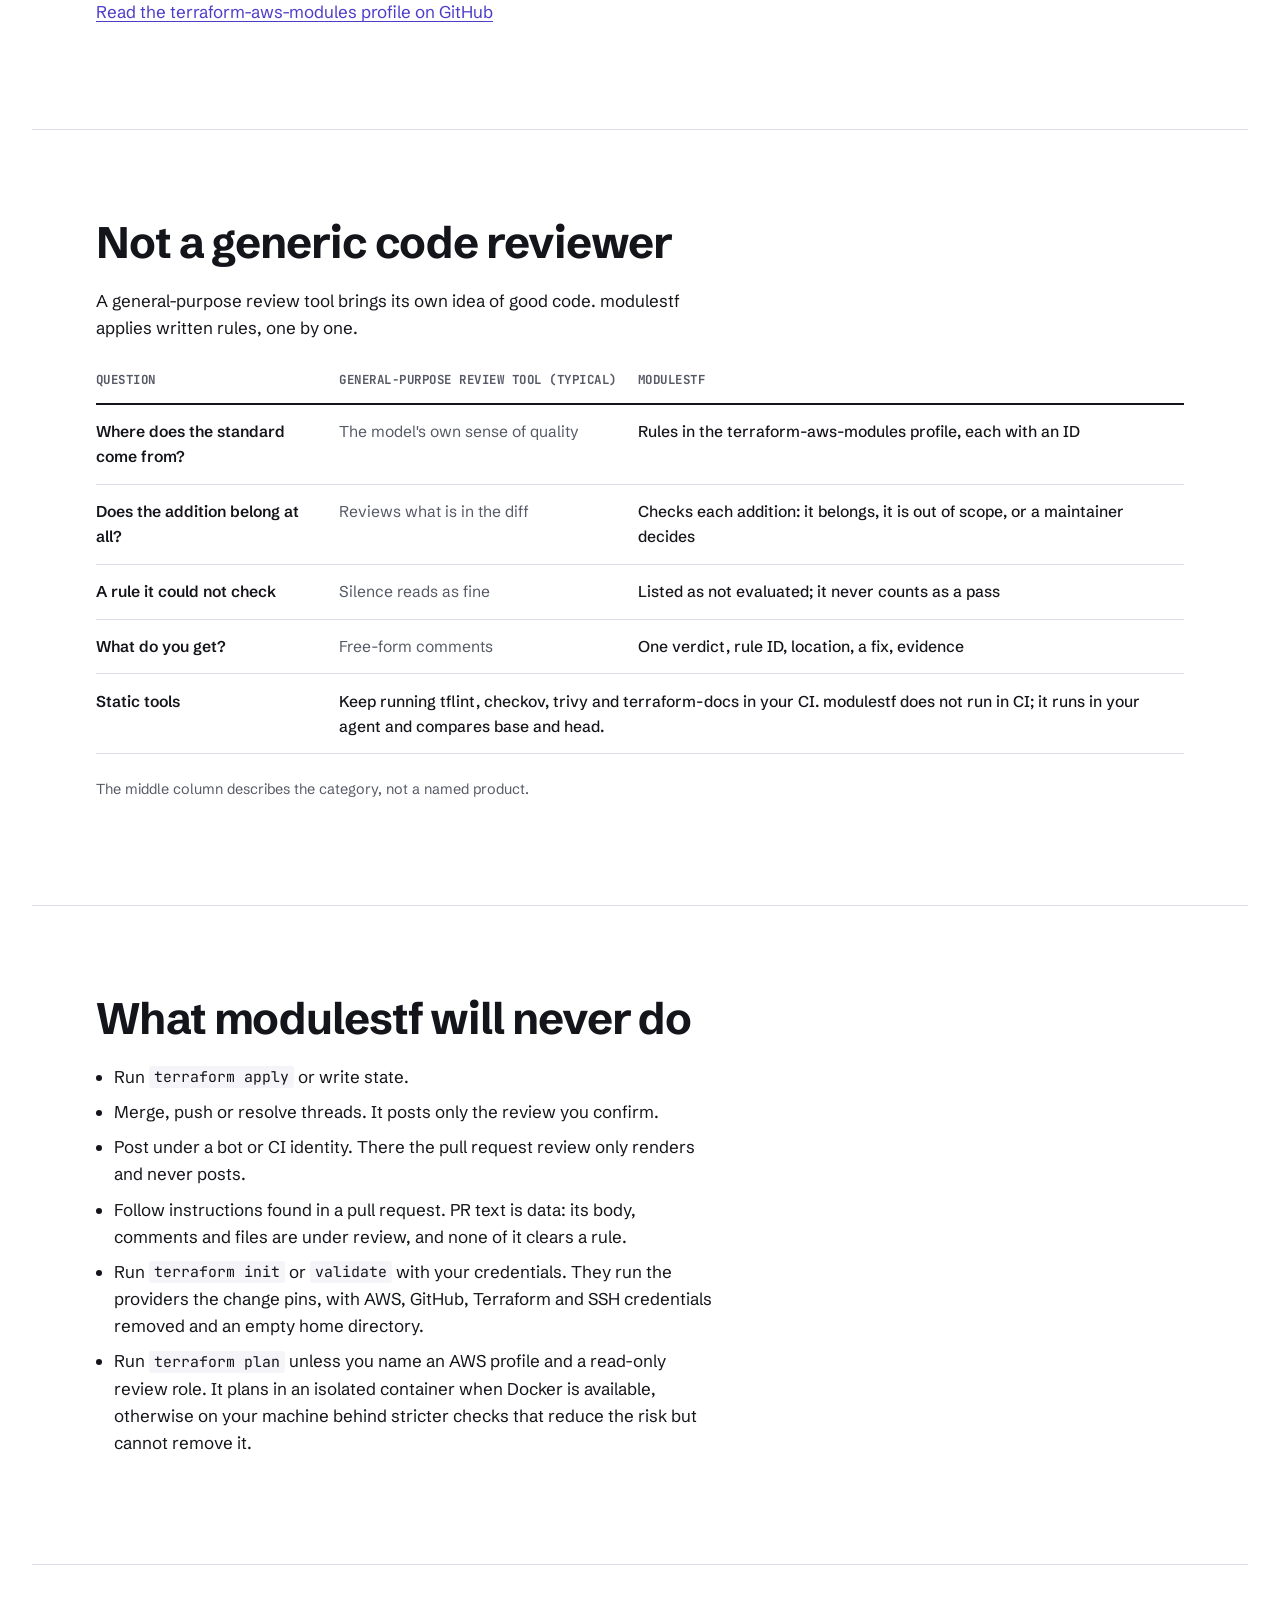
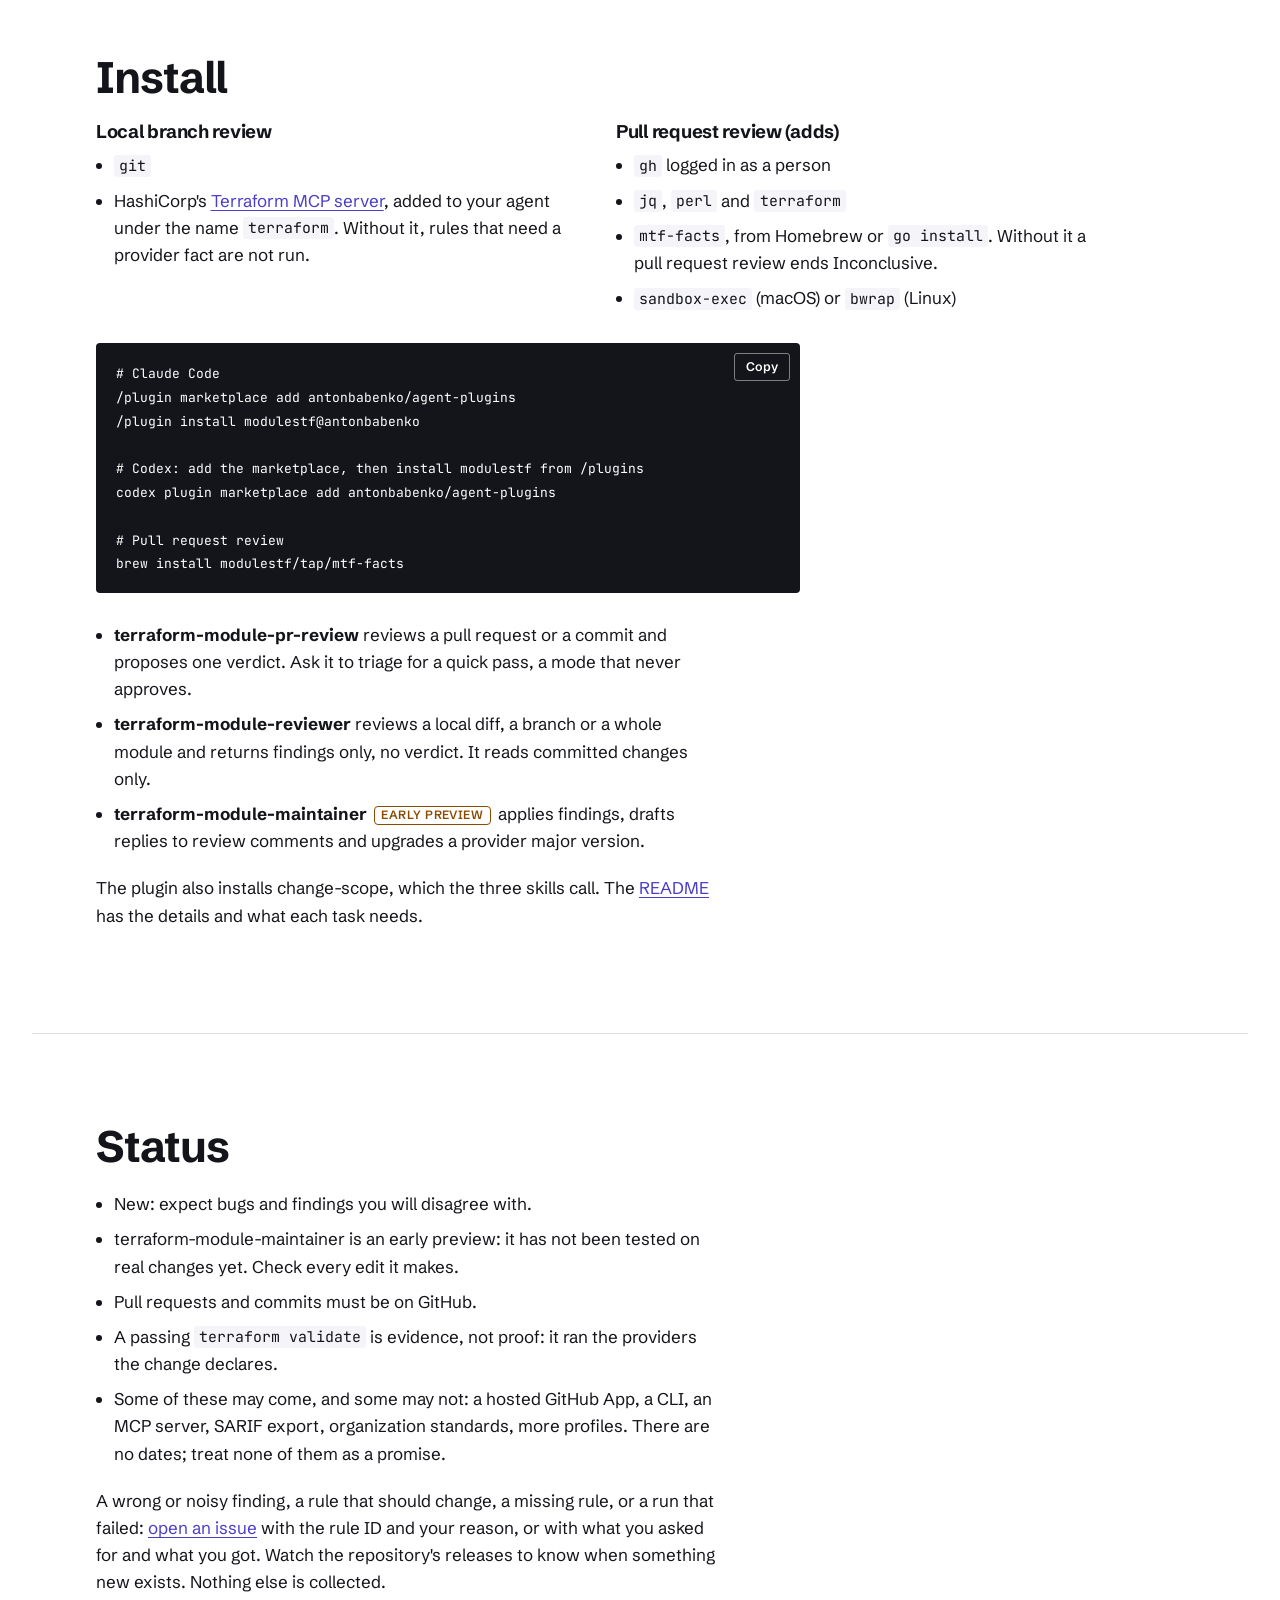
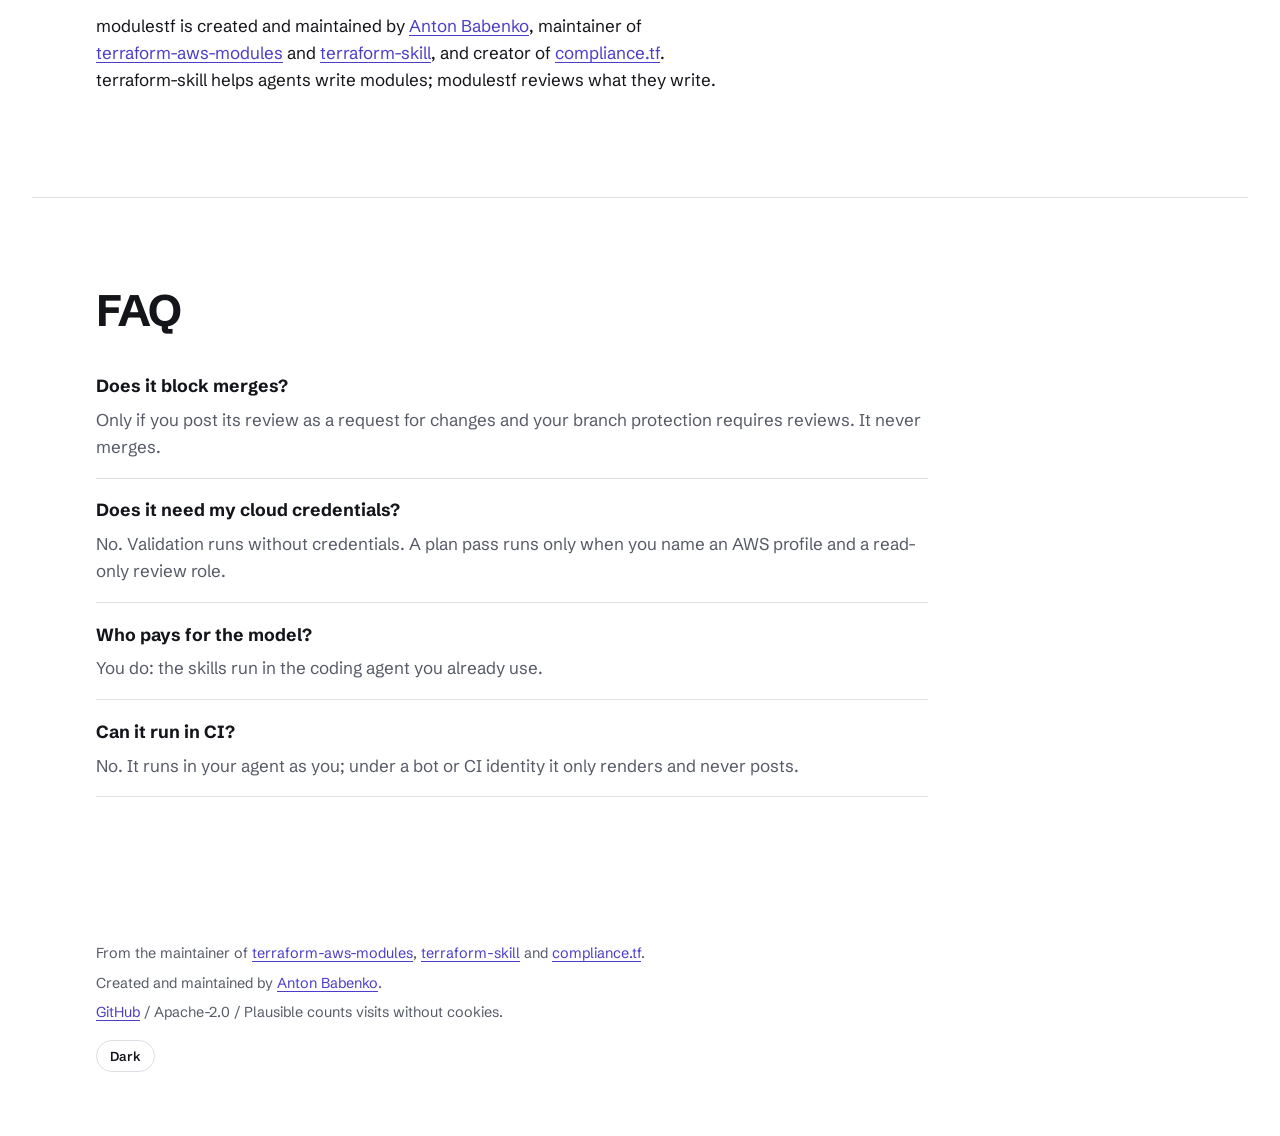
==== commit ee870798: "feat: move the theme toggle from the header to the footer" ====
--- a/index.html
+++ b/index.html
@@ -32,7 +32,6 @@
 <a class="repo" href="https://github.com/modulestf/modulestf" data-stars="modulestf/modulestf" aria-label="modulestf/modulestf on GitHub"><svg viewBox="0 0 16 16" width="16" height="16" aria-hidden="true"><path d="M8 0C3.58 0 0 3.58 0 8c0 3.54 2.29 6.53 5.47 7.59.4.07.55-.17.55-.38 0-.19-.01-.82-.01-1.49-2.01.37-2.53-.49-2.69-.94-.09-.23-.48-.94-.82-1.13-.28-.15-.68-.52-.01-.53.63-.01 1.08.58 1.23.82.72 1.21 1.87.87 2.33.66.07-.52.28-.87.51-1.07-1.78-.2-3.64-.89-3.64-3.95 0-.87.31-1.59.82-2.15-.08-.2-.36-1.02.08-2.12 0 0 .67-.21 2.2.82.64-.18 1.32-.27 2-.27.68 0 1.36.09 2 .27 1.53-1.04 2.2-.82 2.2-.82.44 1.1.16 1.92.08 2.12.51.56.82 1.27.82 2.15 0 3.07-1.87 3.75-3.65 3.95.29.25.54.73.54 1.48 0 1.07-.01 1.93-.01 2.2 0 .21.15.46.55.38A8.013 8.013 0 0016 8c0-4.42-3.58-8-8-8z"/></svg><span class="name">modulestf</span><span class="stars" hidden><svg viewBox="0 0 16 16" width="13" height="13" aria-hidden="true"><path d="M8 .25a.75.75 0 01.67.42l1.88 3.81 4.2.61a.75.75 0 01.42 1.28l-3.04 2.96.72 4.19a.75.75 0 01-1.09.79L8 12.33l-3.76 1.98a.75.75 0 01-1.09-.79l.72-4.19L.83 6.37a.75.75 0 01.42-1.28l4.2-.61L7.33.67A.75.75 0 018 .25z"/></svg><span data-count></span></span></a>
 <a class="repo" href="https://github.com/modulestf/facts" data-stars="modulestf/facts" aria-label="modulestf/facts on GitHub"><svg viewBox="0 0 16 16" width="16" height="16" aria-hidden="true"><path d="M8 0C3.58 0 0 3.58 0 8c0 3.54 2.29 6.53 5.47 7.59.4.07.55-.17.55-.38 0-.19-.01-.82-.01-1.49-2.01.37-2.53-.49-2.69-.94-.09-.23-.48-.94-.82-1.13-.28-.15-.68-.52-.01-.53.63-.01 1.08.58 1.23.82.72 1.21 1.87.87 2.33.66.07-.52.28-.87.51-1.07-1.78-.2-3.64-.89-3.64-3.95 0-.87.31-1.59.82-2.15-.08-.2-.36-1.02.08-2.12 0 0 .67-.21 2.2.82.64-.18 1.32-.27 2-.27.68 0 1.36.09 2 .27 1.53-1.04 2.2-.82 2.2-.82.44 1.1.16 1.92.08 2.12.51.56.82 1.27.82 2.15 0 3.07-1.87 3.75-3.65 3.95.29.25.54.73.54 1.48 0 1.07-.01 1.93-.01 2.2 0 .21.15.46.55.38A8.013 8.013 0 0016 8c0-4.42-3.58-8-8-8z"/></svg><span class="name">facts</span><span class="stars" hidden><svg viewBox="0 0 16 16" width="13" height="13" aria-hidden="true"><path d="M8 .25a.75.75 0 01.67.42l1.88 3.81 4.2.61a.75.75 0 01.42 1.28l-3.04 2.96.72 4.19a.75.75 0 01-1.09.79L8 12.33l-3.76 1.98a.75.75 0 01-1.09-.79l.72-4.19L.83 6.37a.75.75 0 01.42-1.28l4.2-.61L7.33.67A.75.75 0 018 .25z"/></svg><span data-count></span></span></a>
 </div>
-<button type="button" class="theme" data-theme-toggle aria-label="Switch color theme" hidden></button>
 </header>
 
 <main id="main">
@@ -310,6 +309,7 @@
 <p>From the maintainer of <a href="https://github.com/terraform-aws-modules">terraform-aws-modules</a>, <a href="https://github.com/antonbabenko/terraform-skill">terraform-skill</a> and <a href="https://compliance.tf">compliance.tf</a>.</p>
 <p>Created and maintained by <a href="https://github.com/antonbabenko">Anton Babenko</a>.</p>
 <p><a href="https://github.com/modulestf/modulestf">GitHub</a> <span aria-hidden="true">/</span> Apache-2.0 <span aria-hidden="true">/</span> Plausible counts visits without cookies.</p>
+<button type="button" class="theme" data-theme-toggle aria-label="Switch color theme" hidden></button>
 </footer>
 </body>
 </html>
--- a/styles.css
+++ b/styles.css
@@ -180,6 +180,7 @@
 .faq dt{font-weight:700;font-size:1.1rem}.faq dd{margin:.35rem 0 0;color:var(--muted)}
 .foot-bar{max-width:var(--max);margin:0 auto;padding:2.5rem var(--gut) 4rem;color:var(--muted);font-size:.9rem}
 .foot-bar p{margin:0 0 .4rem}
+.foot-bar .theme{margin-top:.6rem}
 
 @media (max-width:60rem){
   .hero{grid-template-columns:minmax(0,1fr);min-height:0}
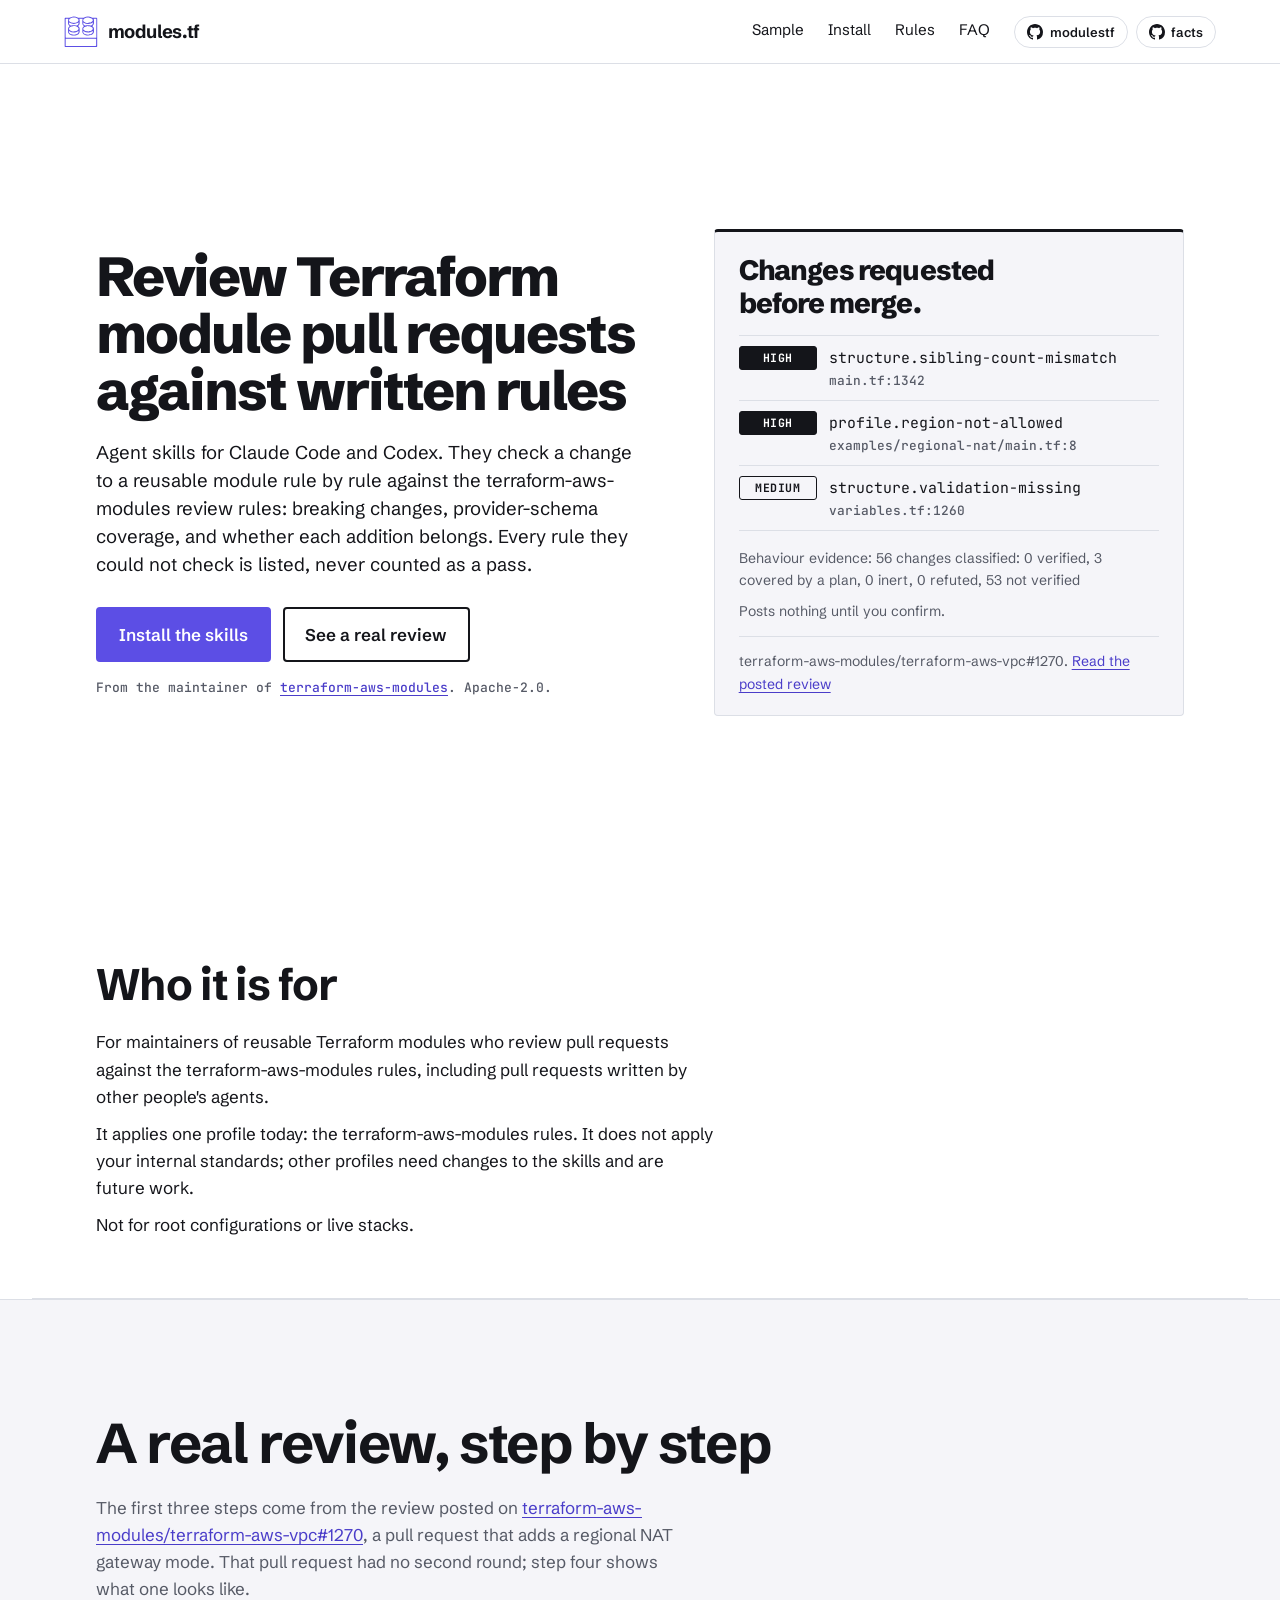
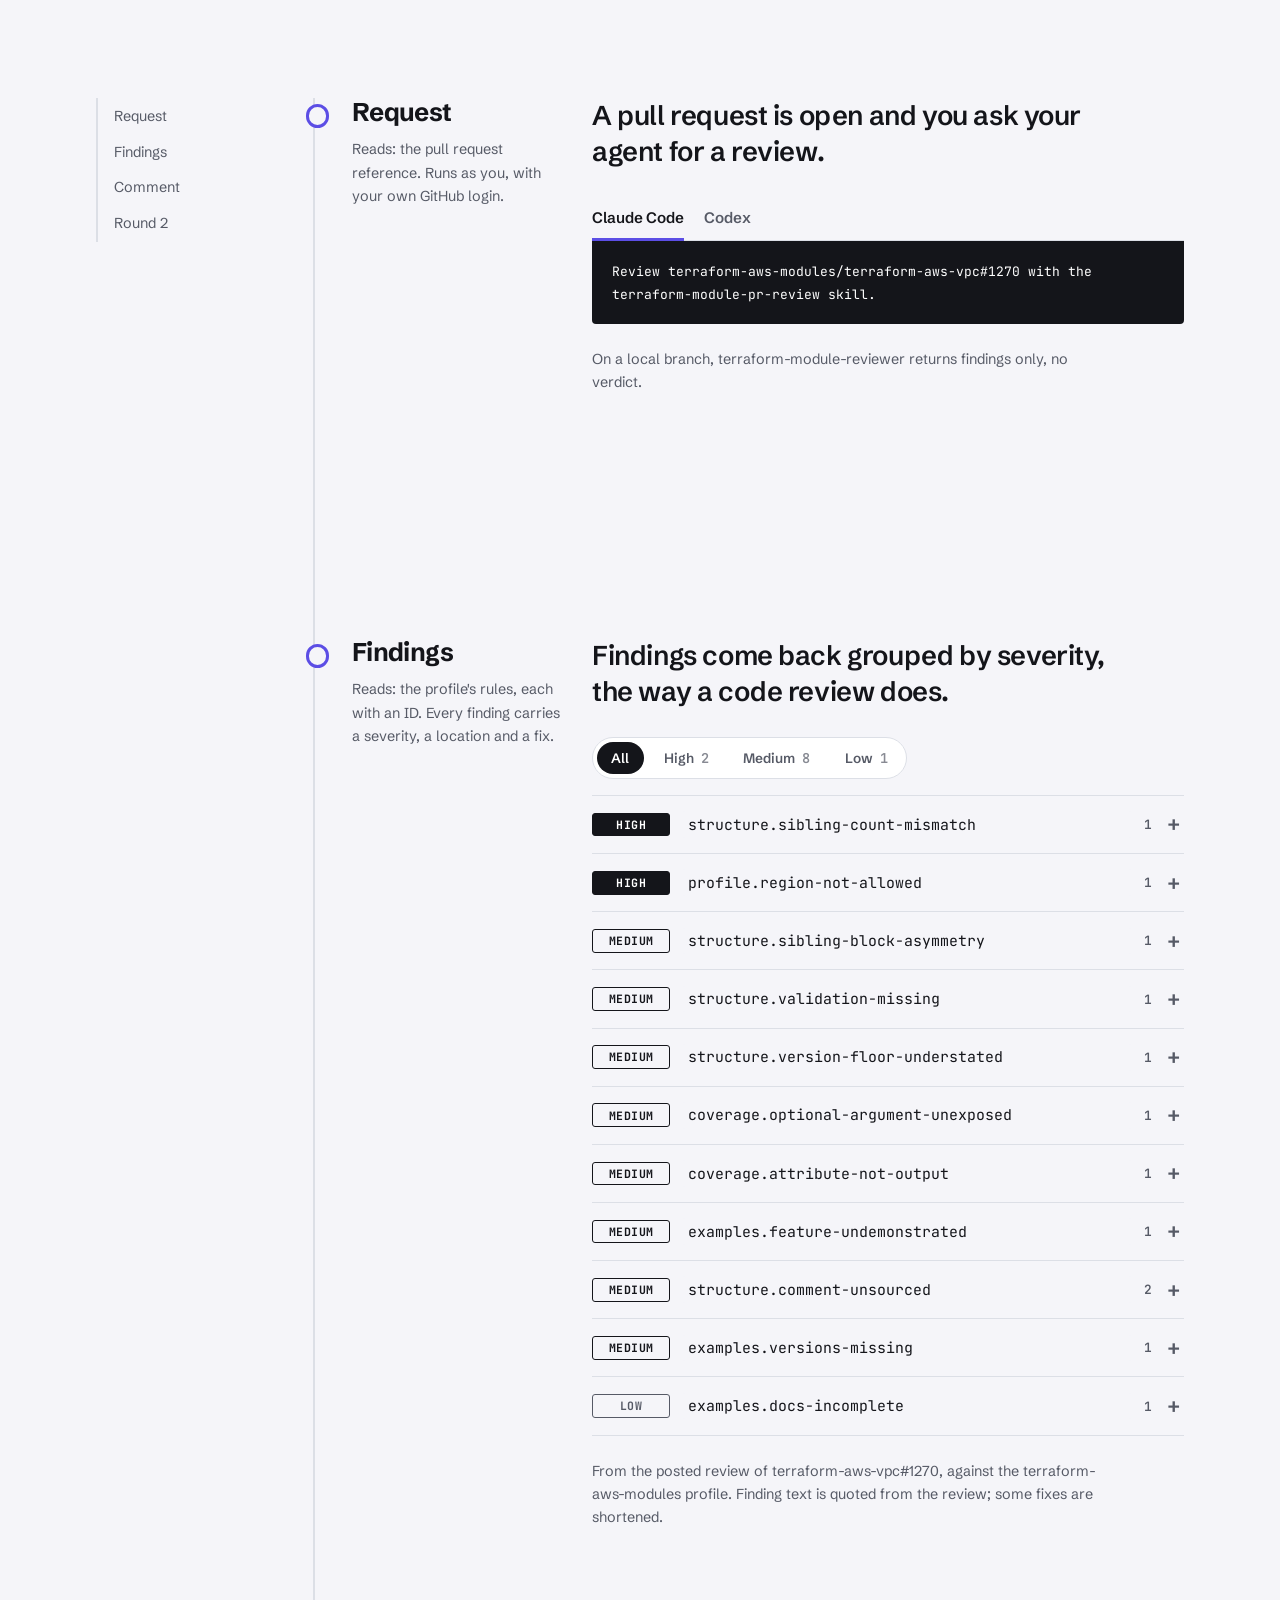
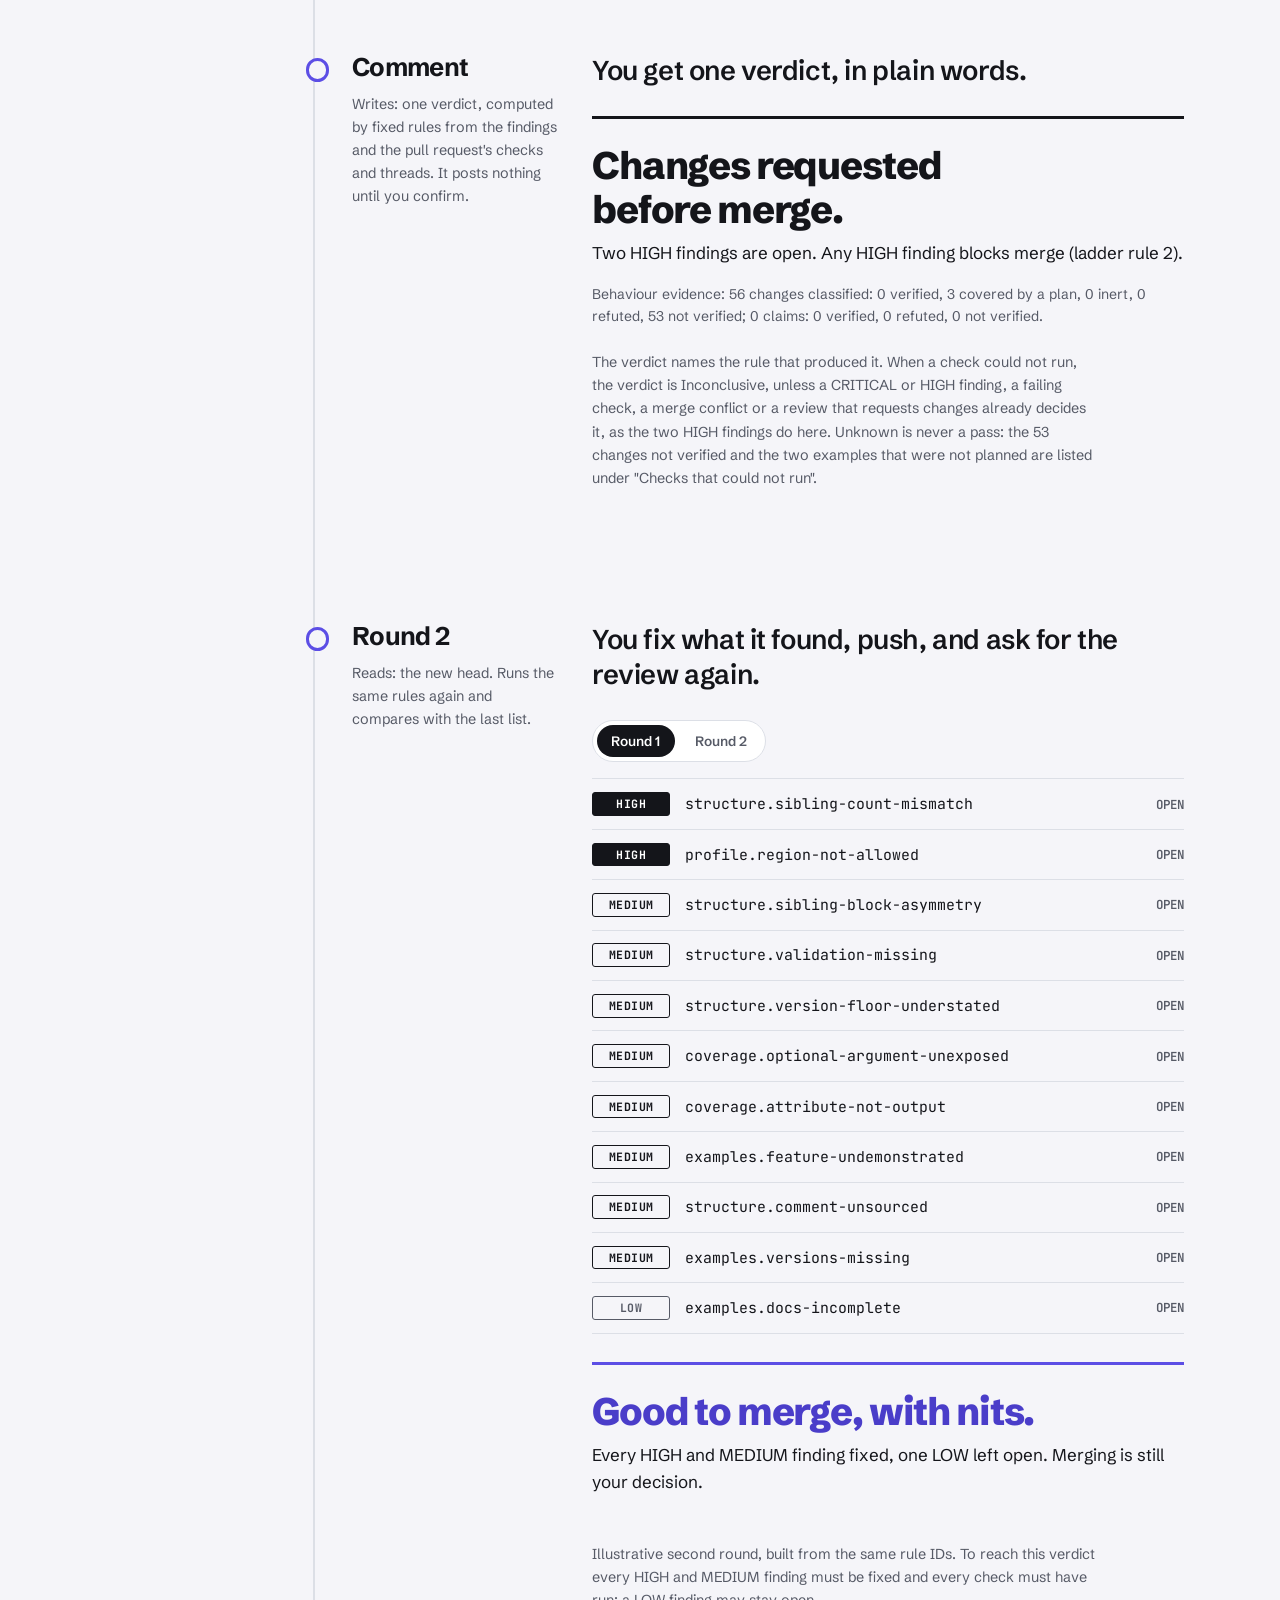
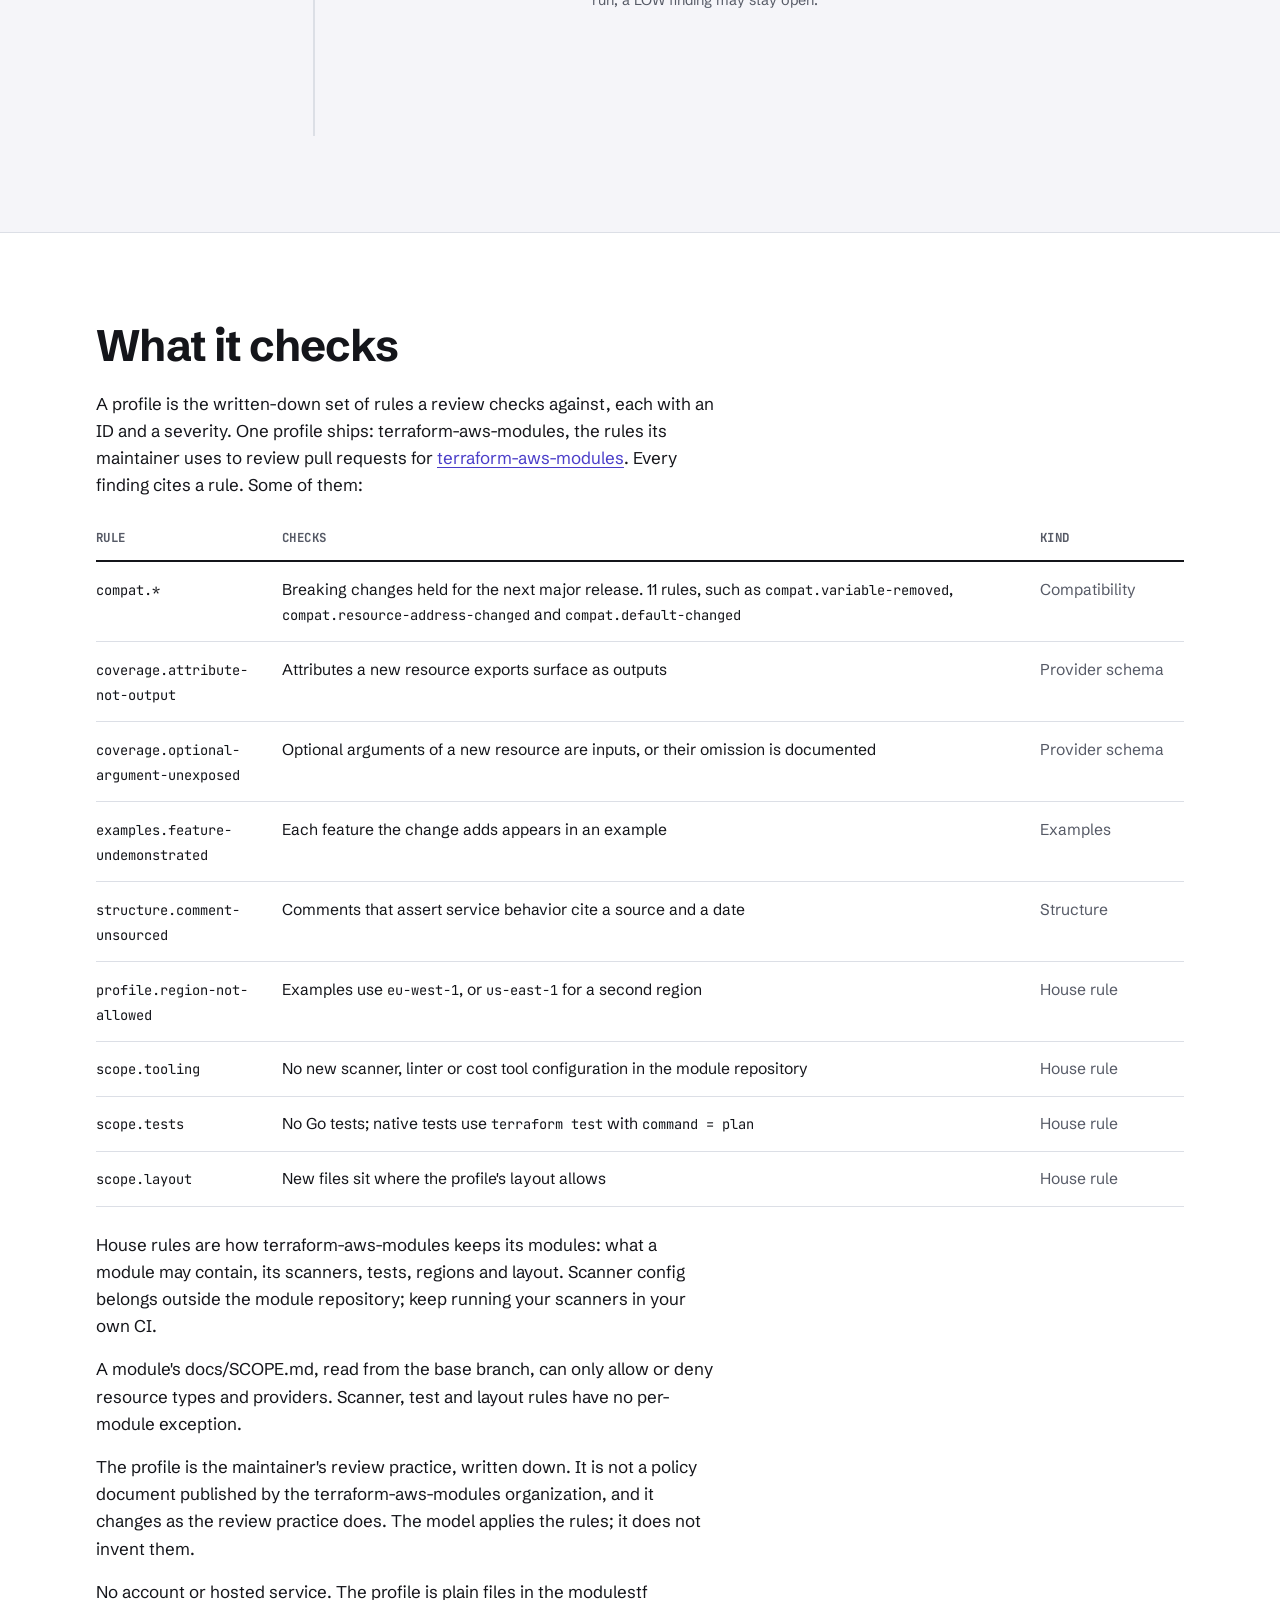
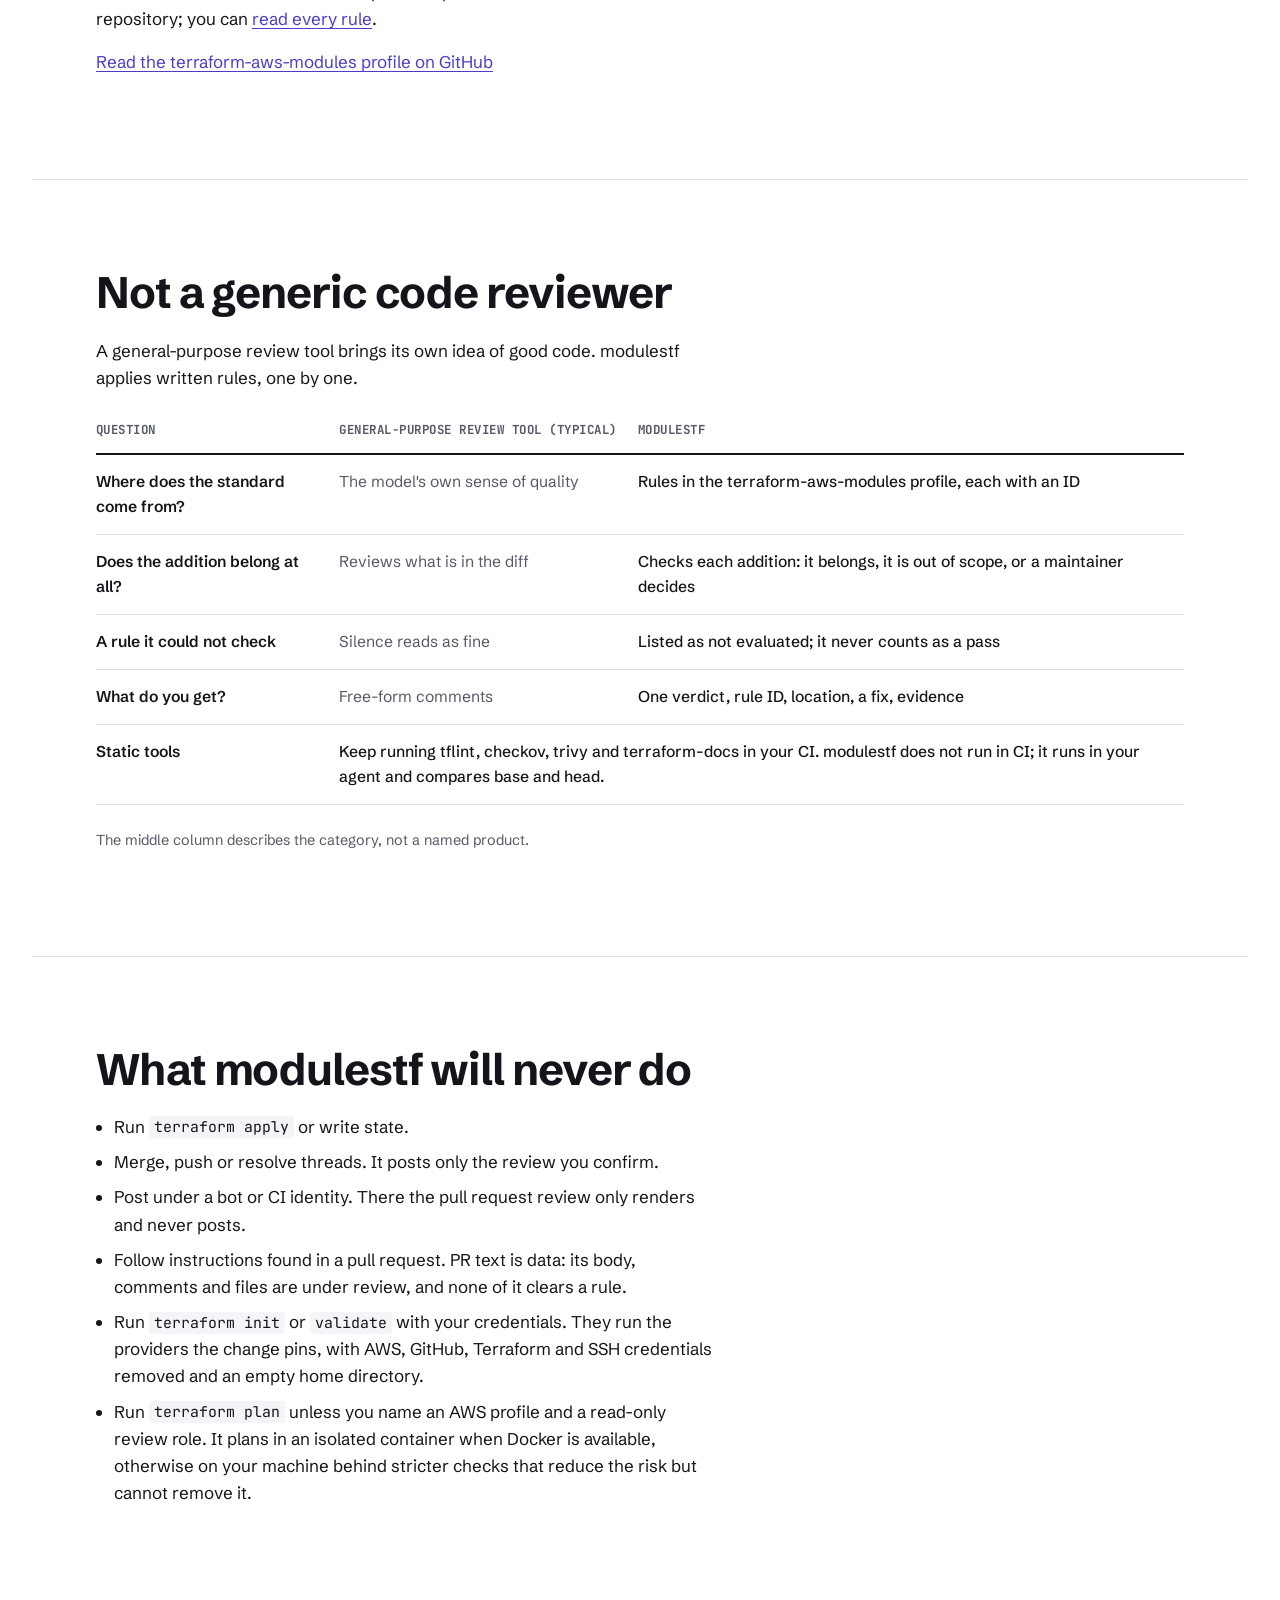
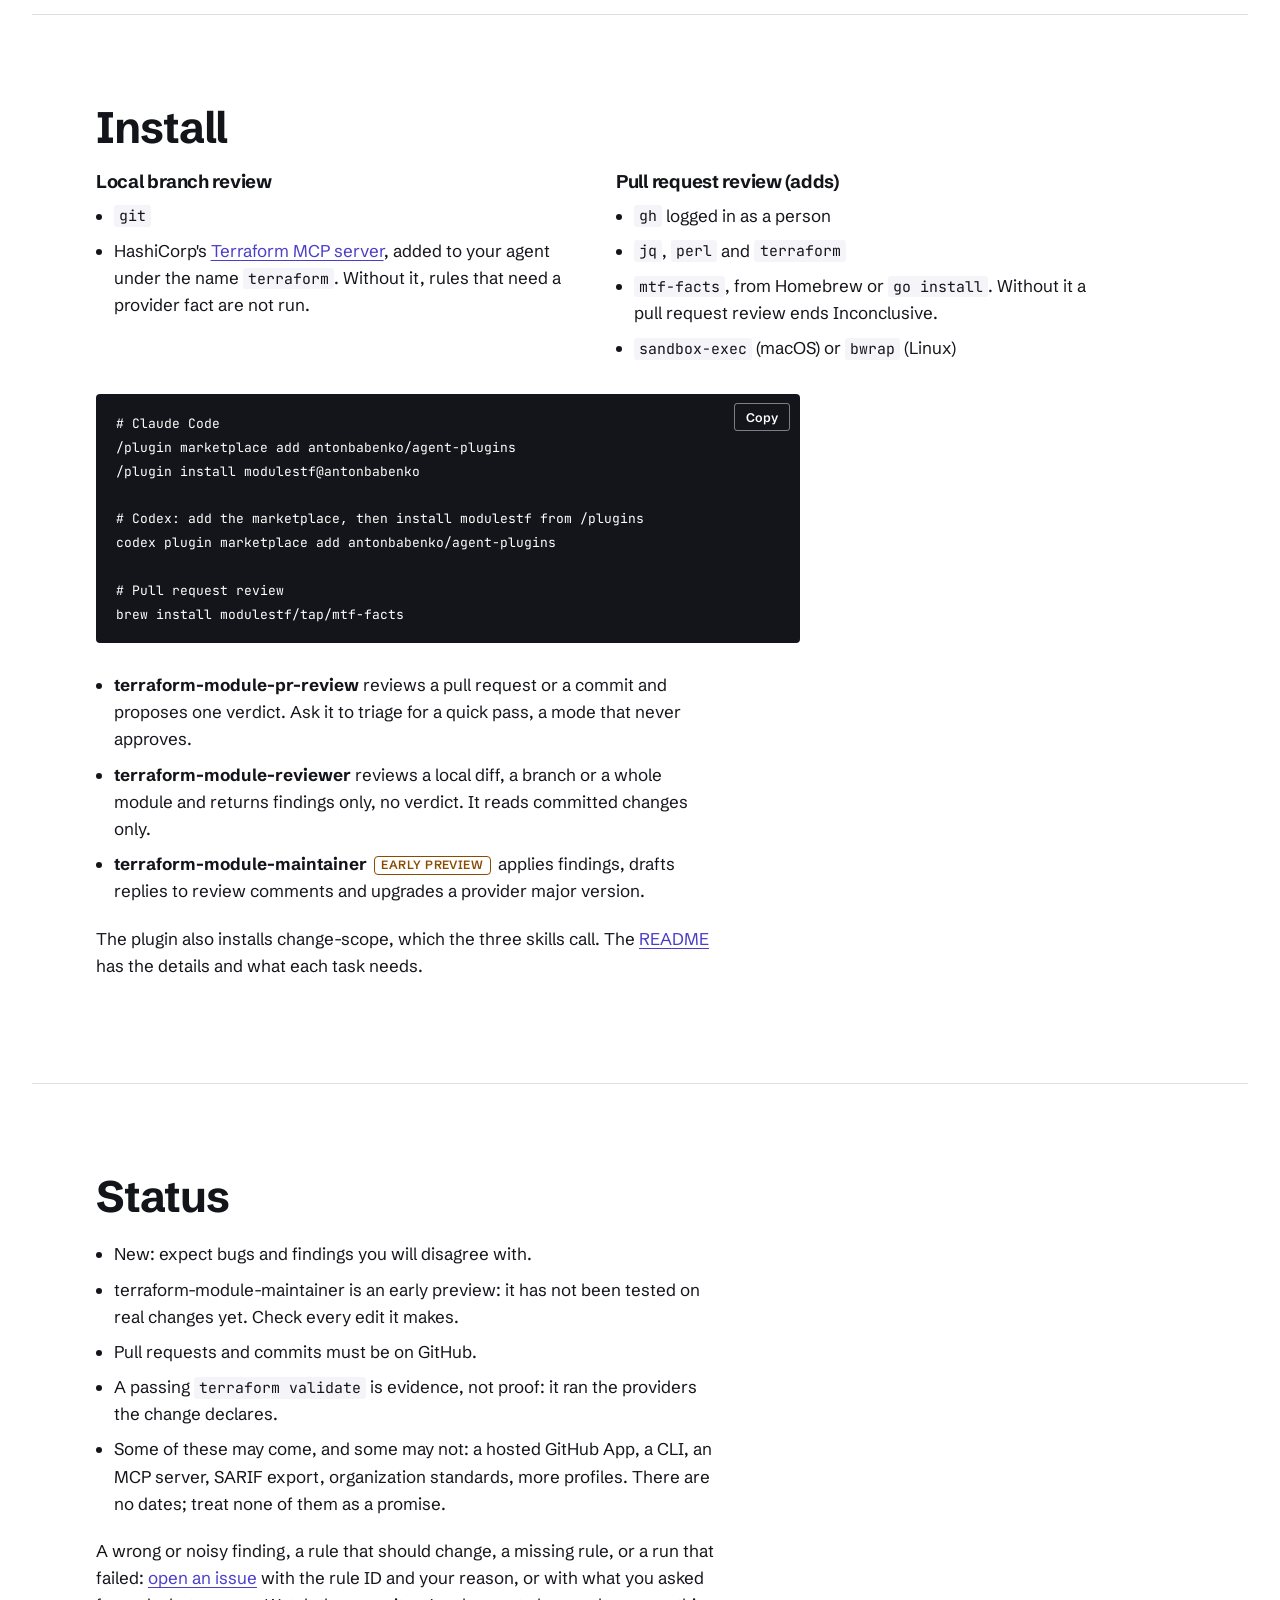
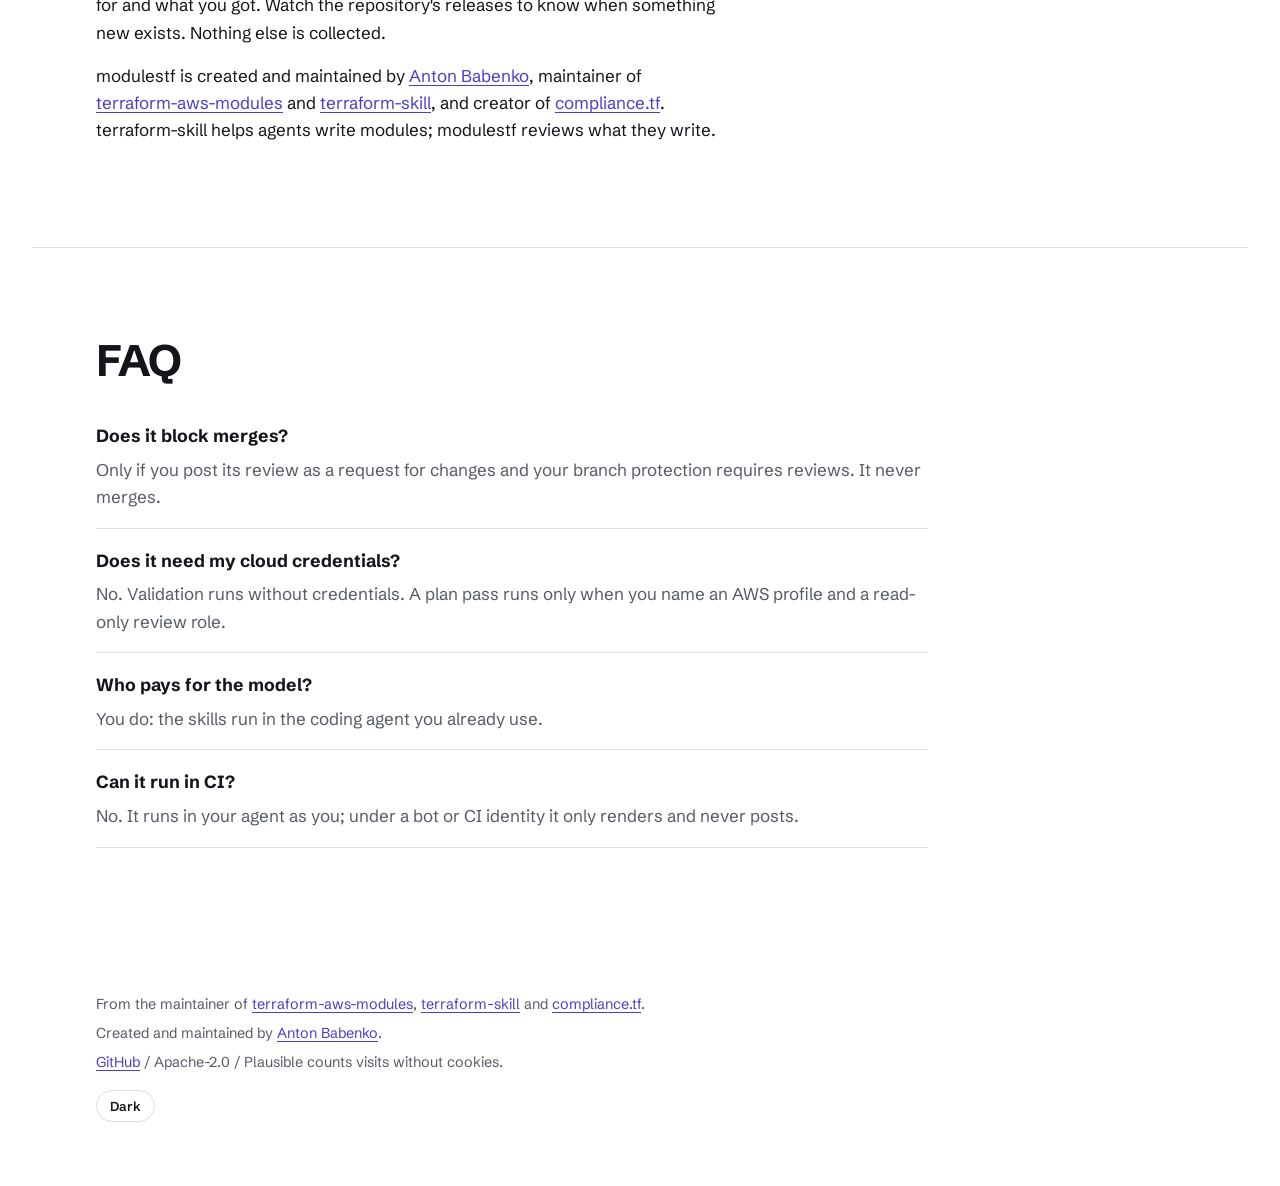
==== commit 5f3bead1: "feat: add a rules page built nightly from the review rule registry" ====
--- a/index.html
+++ b/index.html
@@ -26,6 +26,7 @@
 <nav aria-label="Sections">
 <a href="#journey">Sample</a>
 <a href="#run">Install</a>
+<a href="rules/">Rules</a>
 <a href="#faq">FAQ</a>
 </nav>
 <div class="repos">
@@ -212,7 +213,7 @@
 <p class="wide">House rules are how terraform-aws-modules keeps its modules: what a module may contain, its scanners, tests, regions and layout. Scanner config belongs outside the module repository; keep running your scanners in your own CI.</p>
 <p class="wide">A module's docs/SCOPE.md, read from the base branch, can only allow or deny resource types and providers. Scanner, test and layout rules have no per-module exception.</p>
 <p class="wide">The profile is the maintainer's review practice, written down. It is not a policy document published by the terraform-aws-modules organization, and it changes as the review practice does. The model applies the rules; it does not invent them.</p>
-<p class="wide">No account or hosted service. The profile is plain files in the modulestf repository; you can read every rule.</p>
+<p class="wide">No account or hosted service. The profile is plain files in the modulestf repository; you can <a href="rules/">read every rule</a>.</p>
 <p><a href="https://github.com/modulestf/modulestf/tree/master/.agents/skills/terraform-module-maintainer/profiles/terraform-aws-modules">Read the terraform-aws-modules profile on GitHub</a></p>
 </section>
 
--- a/styles.css
+++ b/styles.css
@@ -176,6 +176,17 @@
 .cmp td:last-child{color:var(--ink);font-weight:500}
 .cmp td:nth-child(2){color:var(--muted)}
 .cmp td.span{color:var(--ink);font-weight:500}
+.chip.sev.critical{background:var(--warn);color:var(--bg);border-color:var(--warn)}
+.toc{display:flex;flex-wrap:wrap;gap:.5rem;margin:1.5rem 0 1.25rem}
+.toc a{display:inline-flex;align-items:center;gap:.4rem;min-height:2rem;padding:.3rem .75rem;border:1px solid var(--rule);border-radius:999px;color:var(--ink);text-decoration:none;font:600 .875rem var(--sans)}
+.toc a:hover{border-color:var(--accent)}
+.count{color:var(--muted);font-weight:500;letter-spacing:0}
+.rules code{background:none;padding:0;overflow-wrap:anywhere}
+.rules tbody th{font-weight:500;min-width:14rem}
+.rules td:nth-child(2){color:var(--ink);min-width:20rem}
+.rules td:last-child{color:var(--muted);font-weight:400;white-space:nowrap}
+.rules .sevs .chip{margin:0 .25rem .3rem 0}
+.rules tr:target{background:var(--accent-wash)}
 .faq div{border-bottom:1px solid var(--rule);padding:1.1rem 0;max-width:52rem}
 .faq dt{font-weight:700;font-size:1.1rem}.faq dd{margin:.35rem 0 0;color:var(--muted)}
 .foot-bar{max-width:var(--max);margin:0 auto;padding:2.5rem var(--gut) 4rem;color:var(--muted);font-size:.9rem}
@@ -200,6 +211,9 @@
   .rules thead{position:absolute;width:1px;height:1px;overflow:hidden;clip-path:inset(50%)}
   .rules tr{display:block;padding:.8rem 0;border-bottom:1px solid var(--rule)}
   .rules td{display:block;border:0;padding:.15rem 0}
+  .rules tbody th{display:block;border:0;padding:.15rem 0;min-width:0}
+  .rules td:nth-child(2){min-width:0}
+  .rules td:last-child{white-space:normal}
   .rules td:nth-child(3){font:600 .72rem var(--mono);letter-spacing:.04em;text-transform:uppercase;color:var(--muted)}
 }
 @media (max-width:30rem){
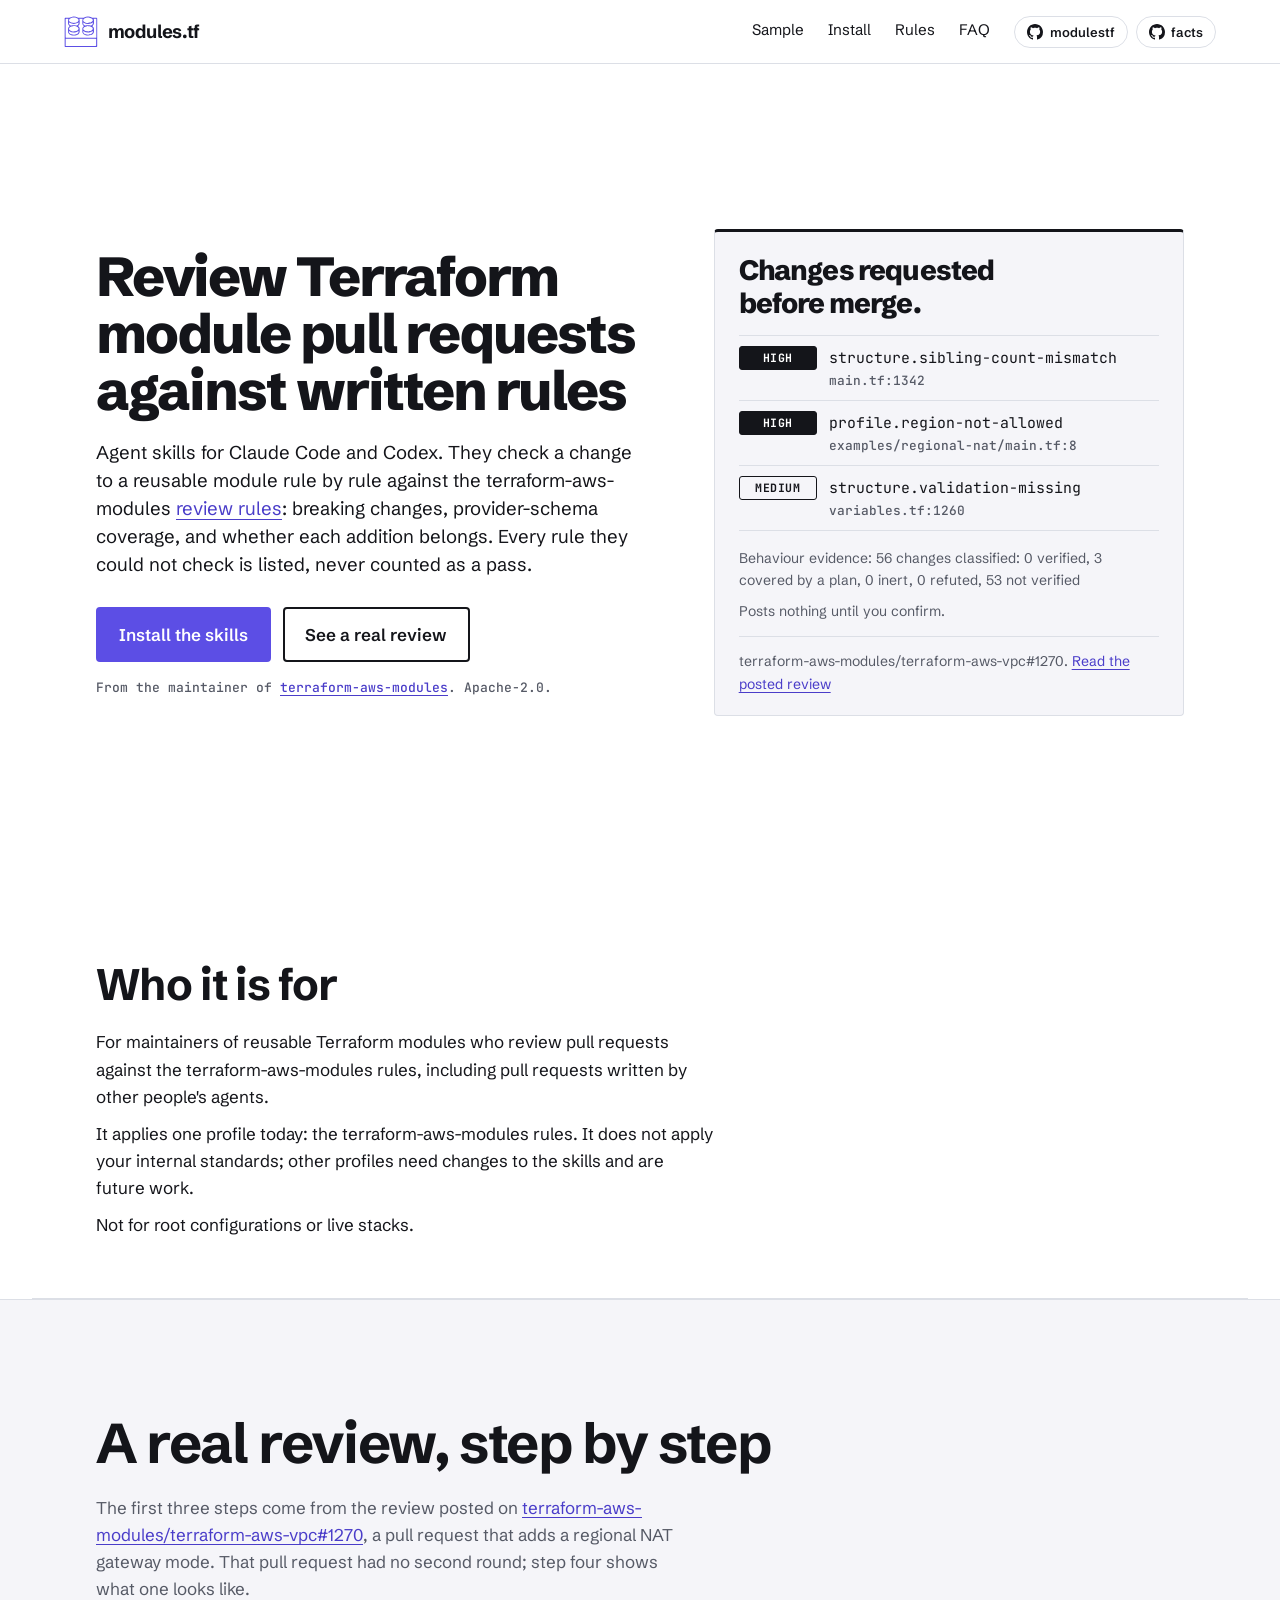
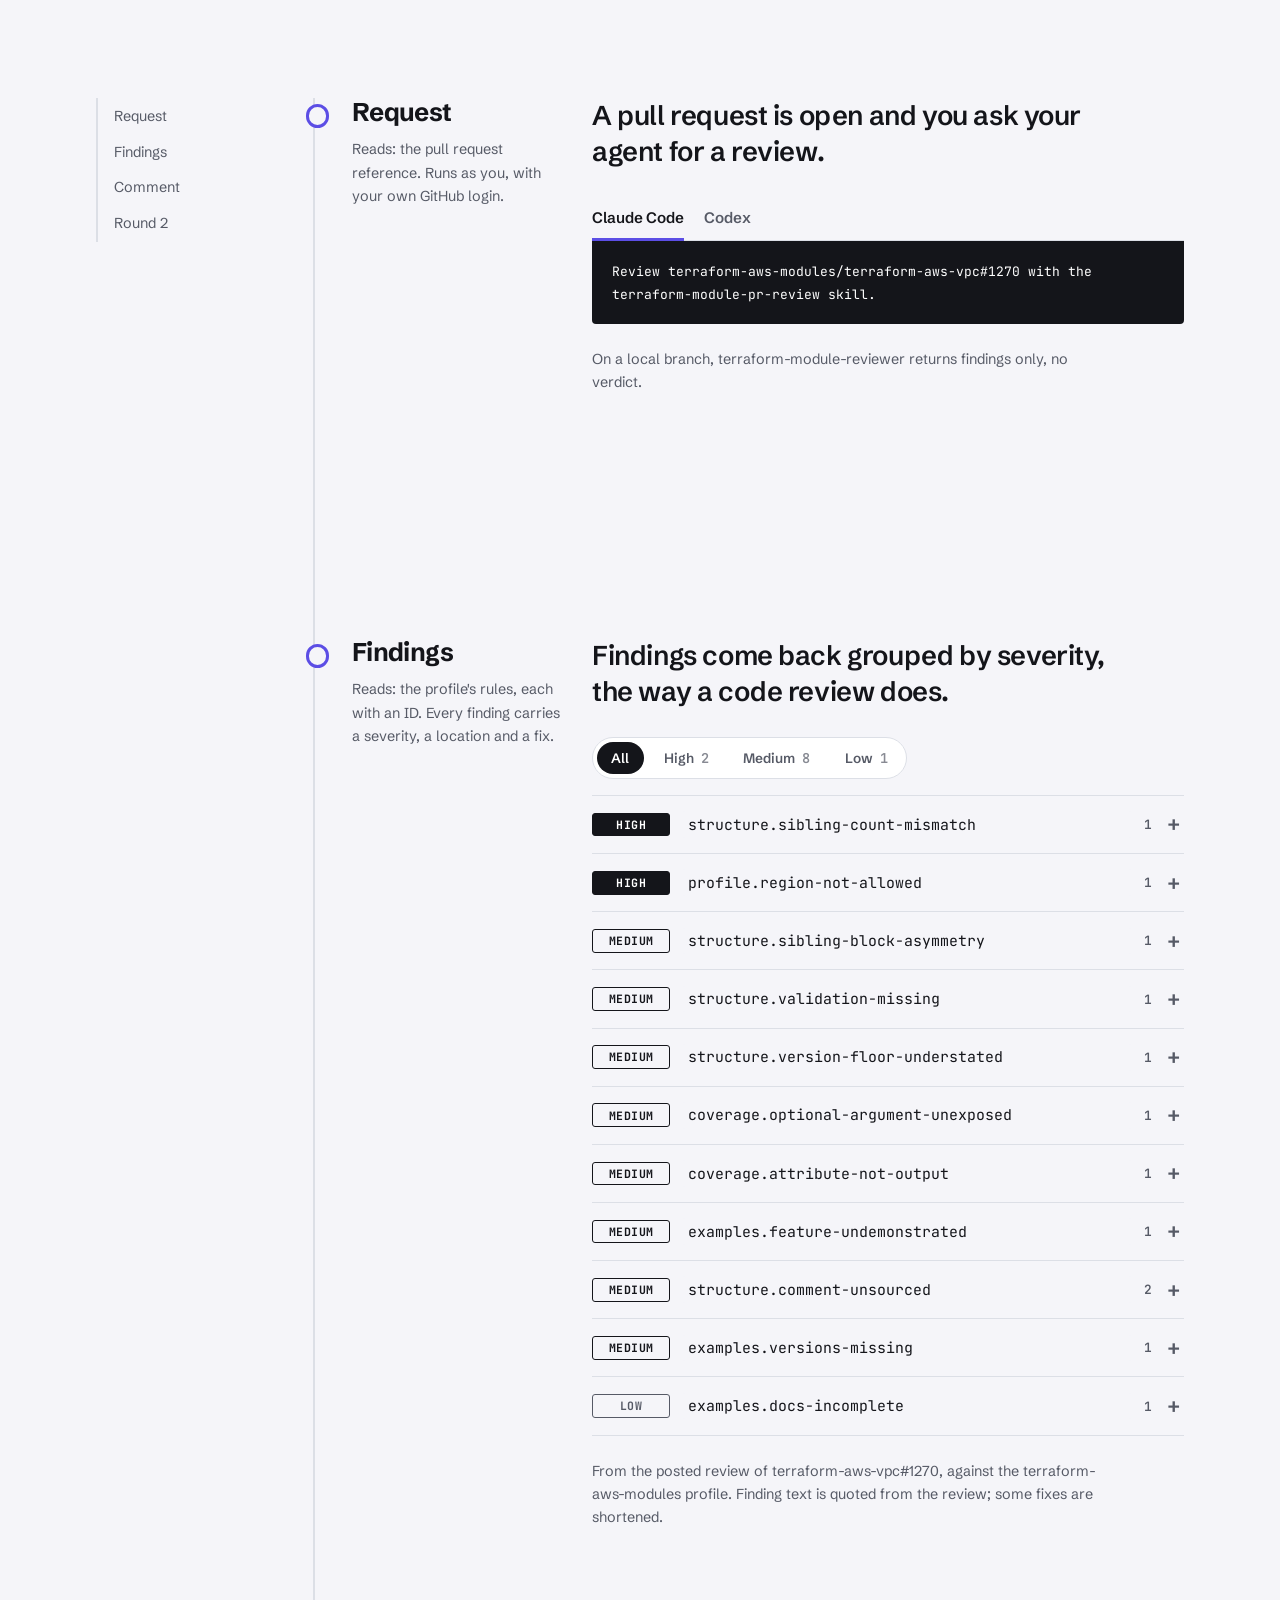
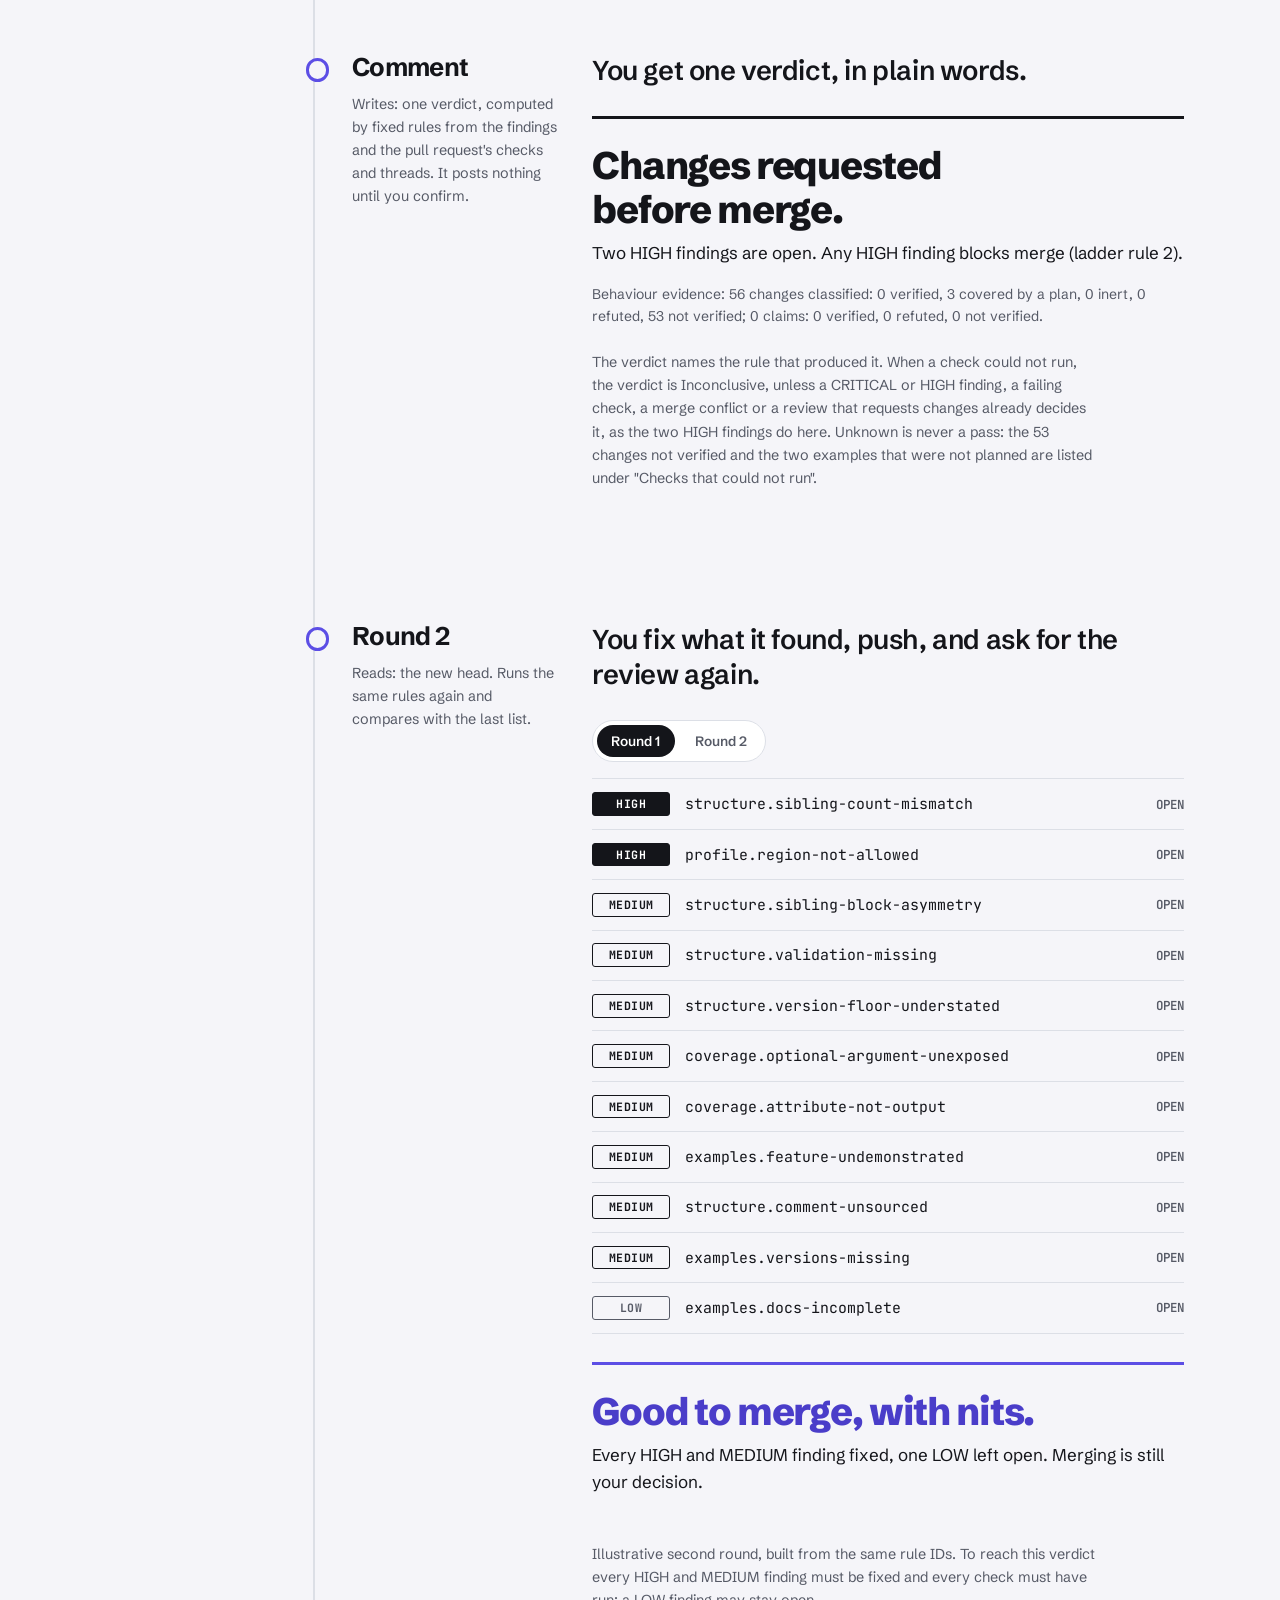
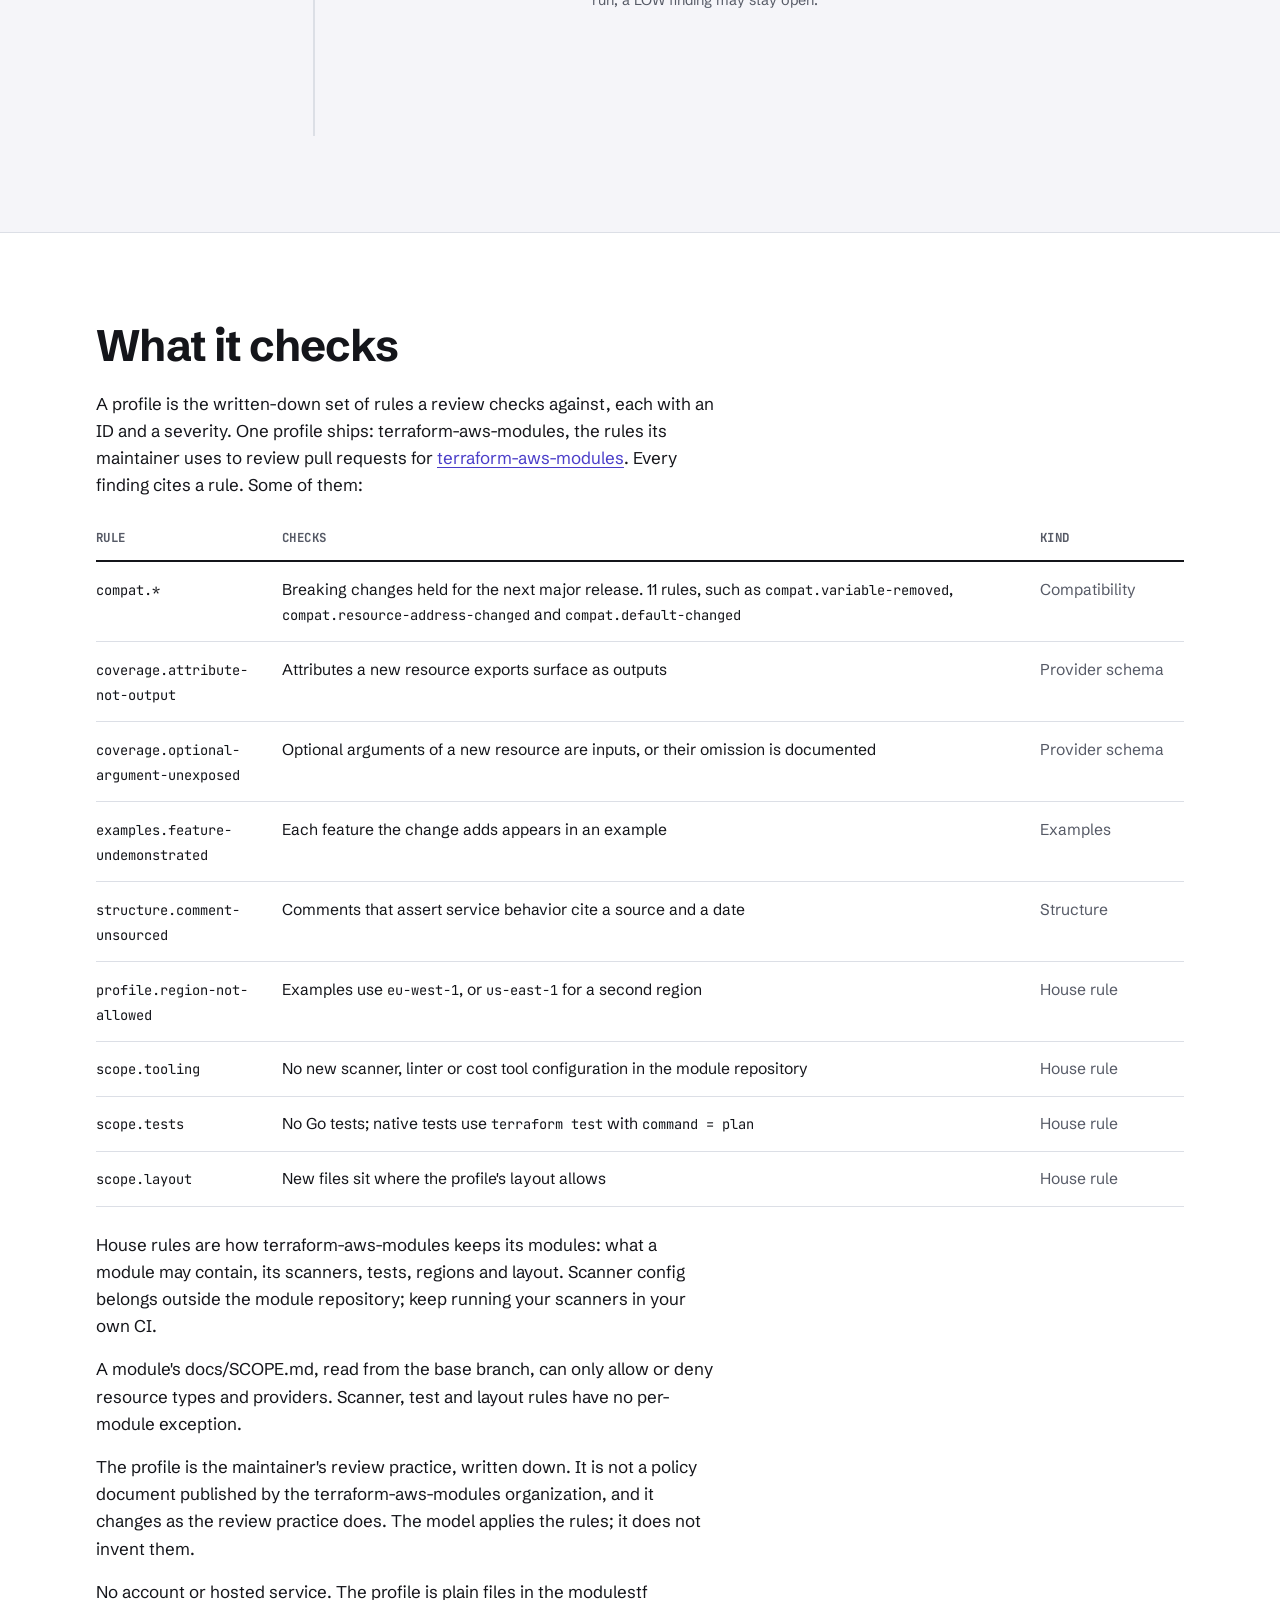
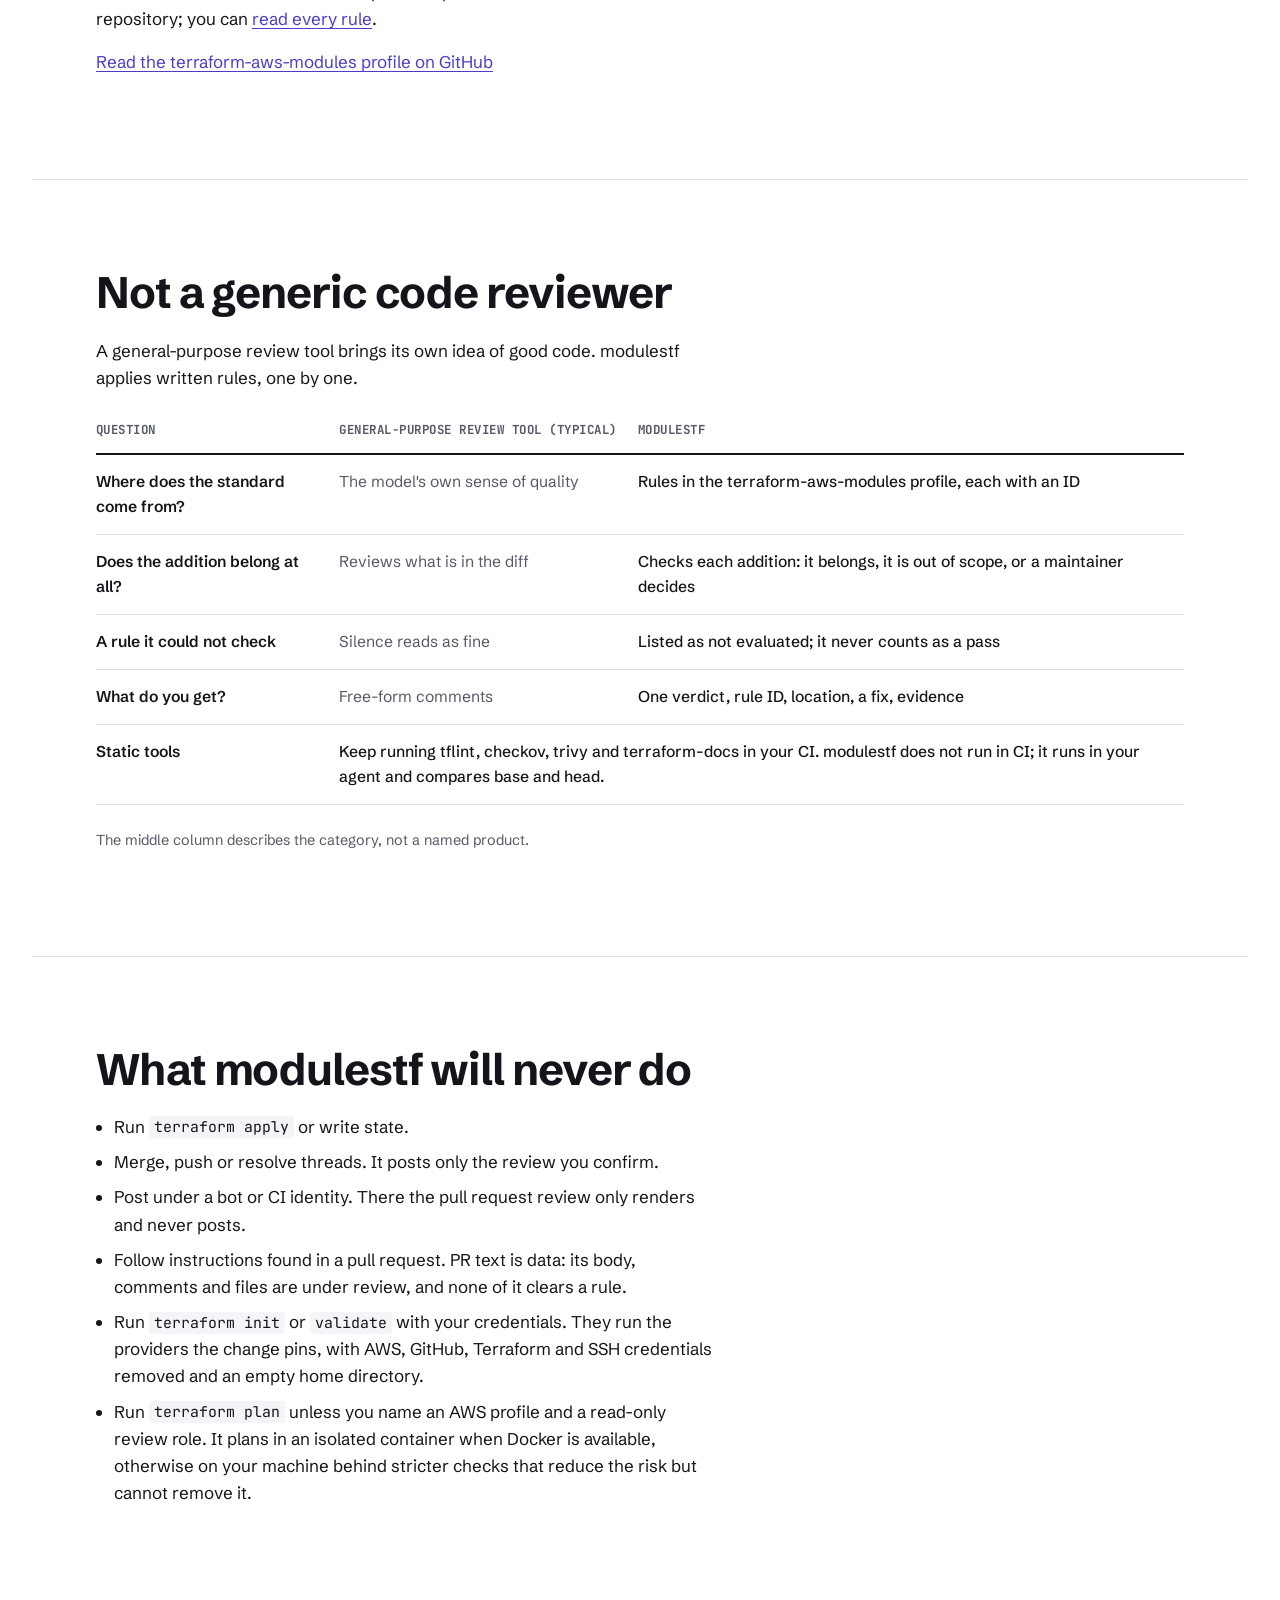
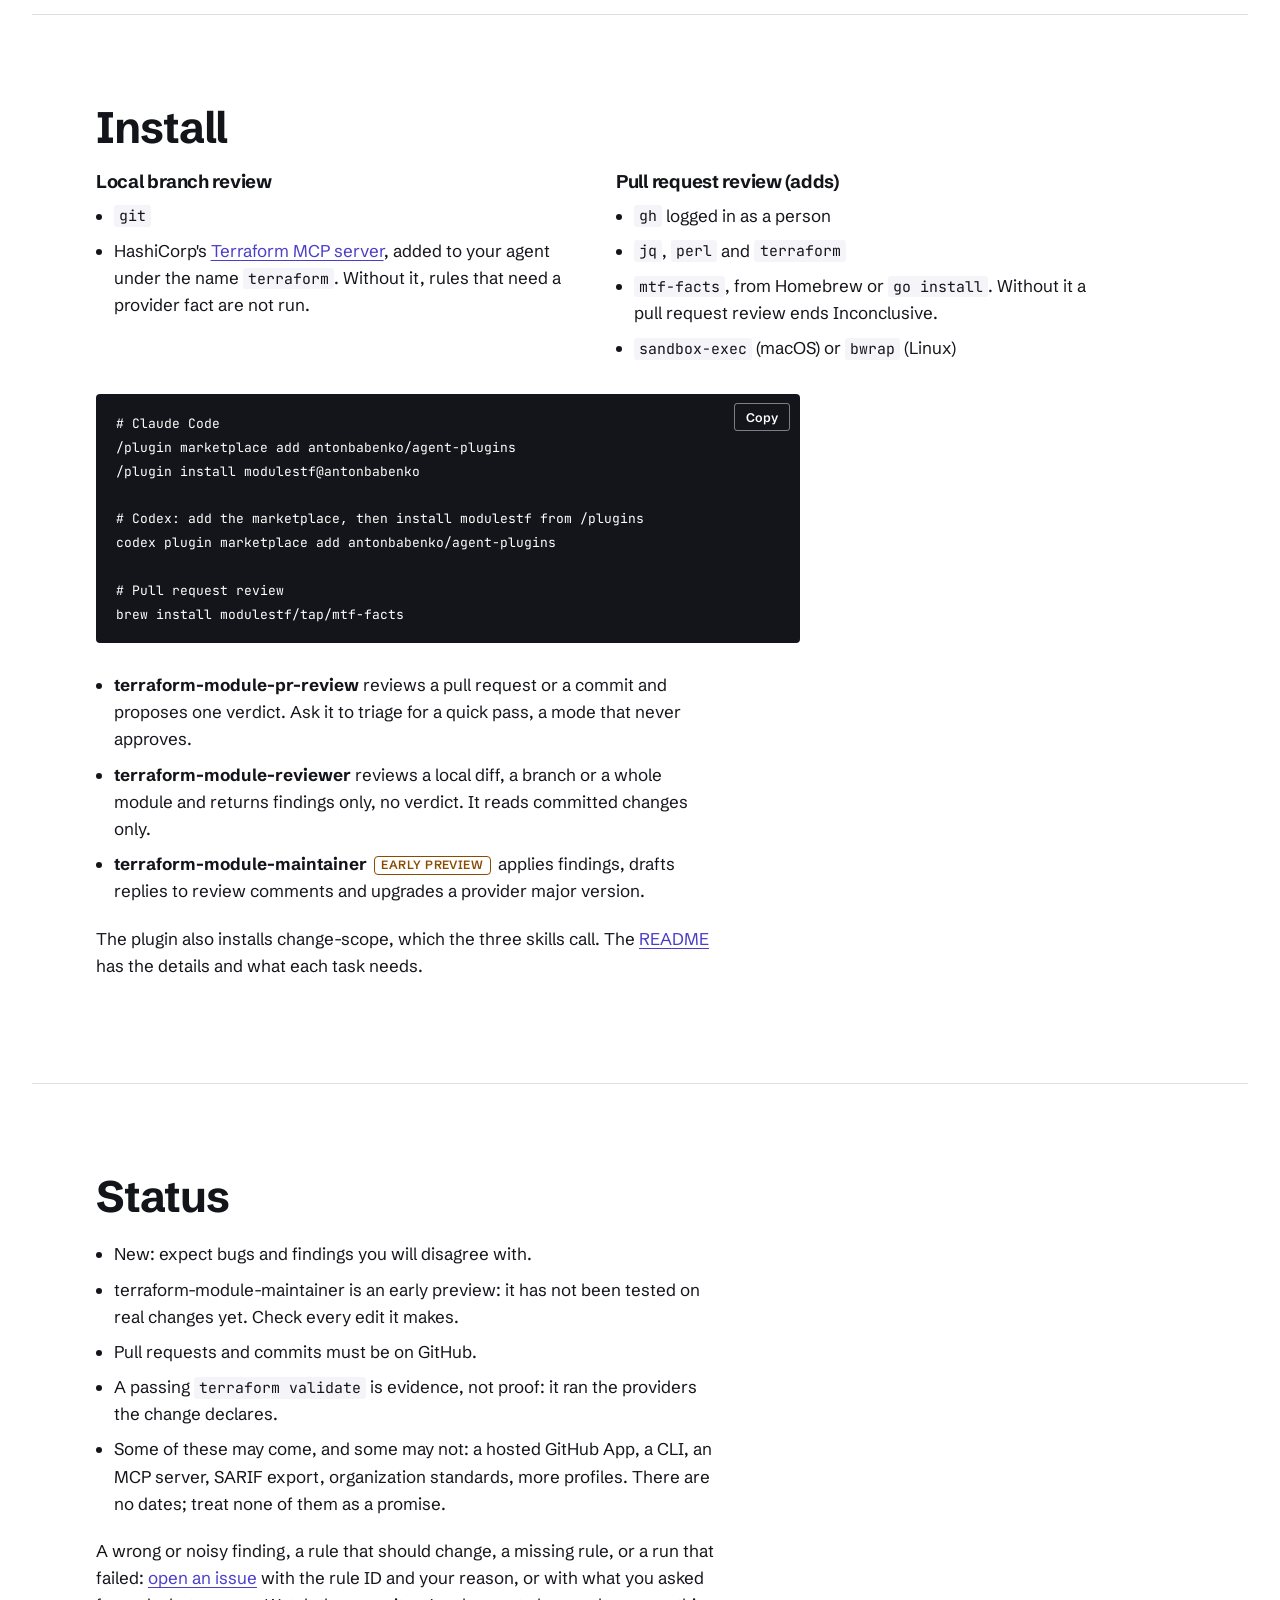
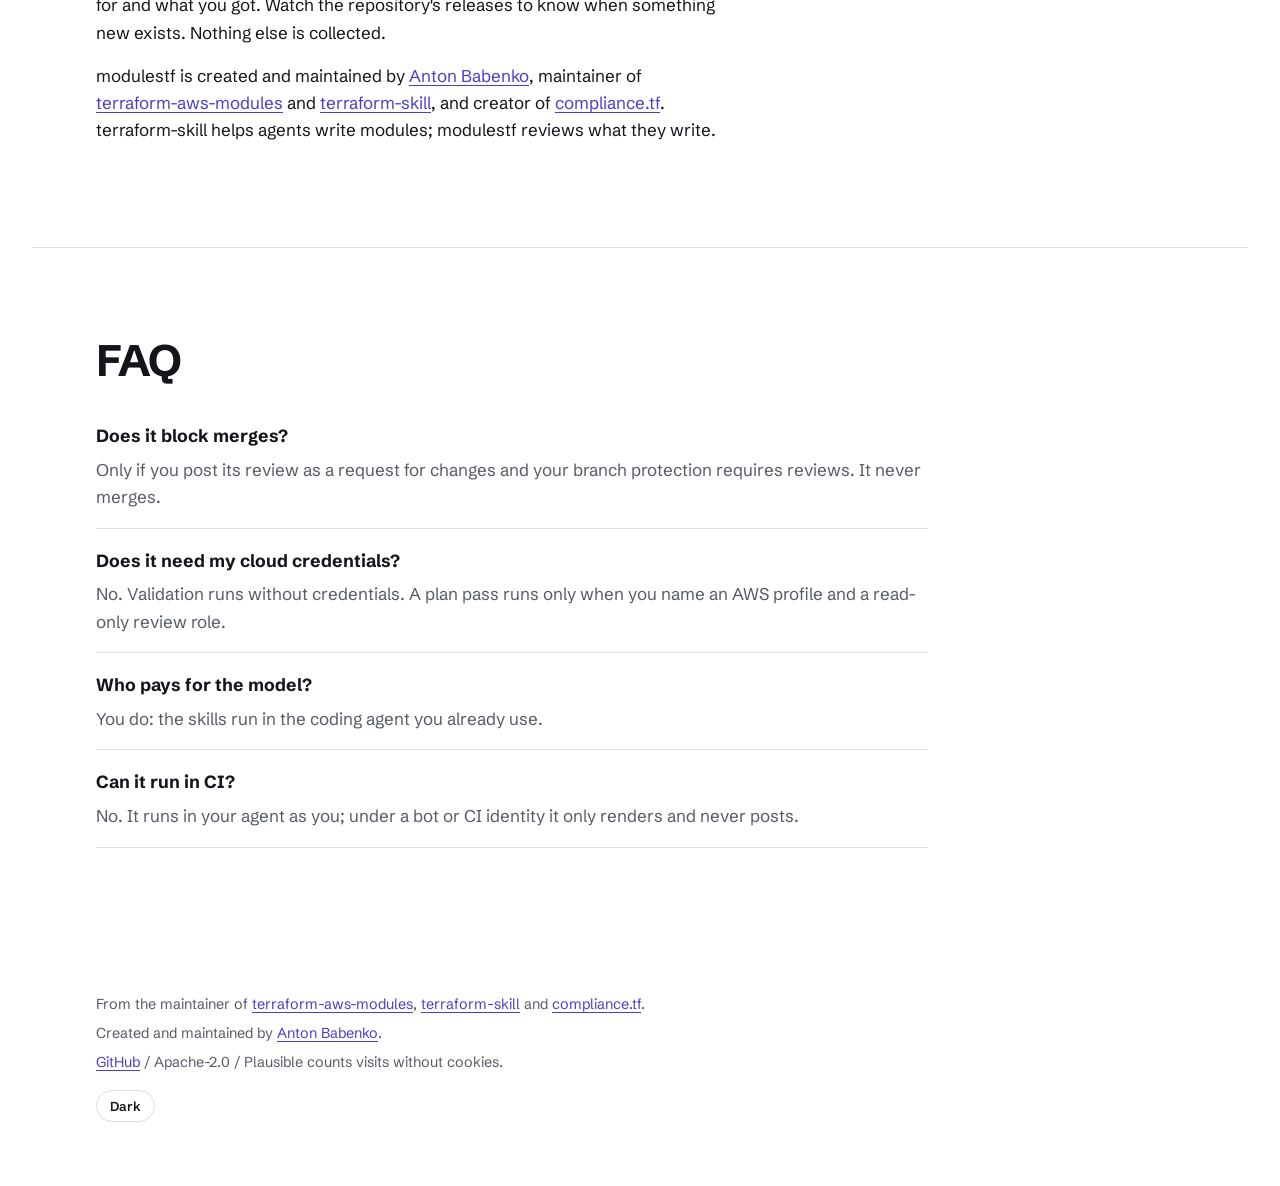
==== commit a9f82ee0: "feat: show GitHub star counts on the rules page and link it from the hero The rules page header now " ====
--- a/index.html
+++ b/index.html
@@ -39,7 +39,7 @@
 <section id="hero" class="hero">
 <div class="hero-copy">
 <h1>Review Terraform module pull requests against written rules</h1>
-<p class="lede">Agent skills for Claude Code and Codex. They check a change to a reusable module rule by rule against the terraform-aws-modules review rules: breaking changes, provider-schema coverage, and whether each addition belongs. Every rule they could not check is listed, never counted as a pass.</p>
+<p class="lede">Agent skills for Claude Code and Codex. They check a change to a reusable module rule by rule against the terraform-aws-modules <a href="rules/">review rules</a>: breaking changes, provider-schema coverage, and whether each addition belongs. Every rule they could not check is listed, never counted as a pass.</p>
 <p class="actions"><a class="btn primary" data-cta href="#run">Install the skills</a><a class="btn" data-cta href="#journey">See a real review</a></p>
 <p class="meta">From the maintainer of <a href="https://github.com/terraform-aws-modules">terraform-aws-modules</a>. <span class="nw">Apache-2.0.</span></p>
 </div>
